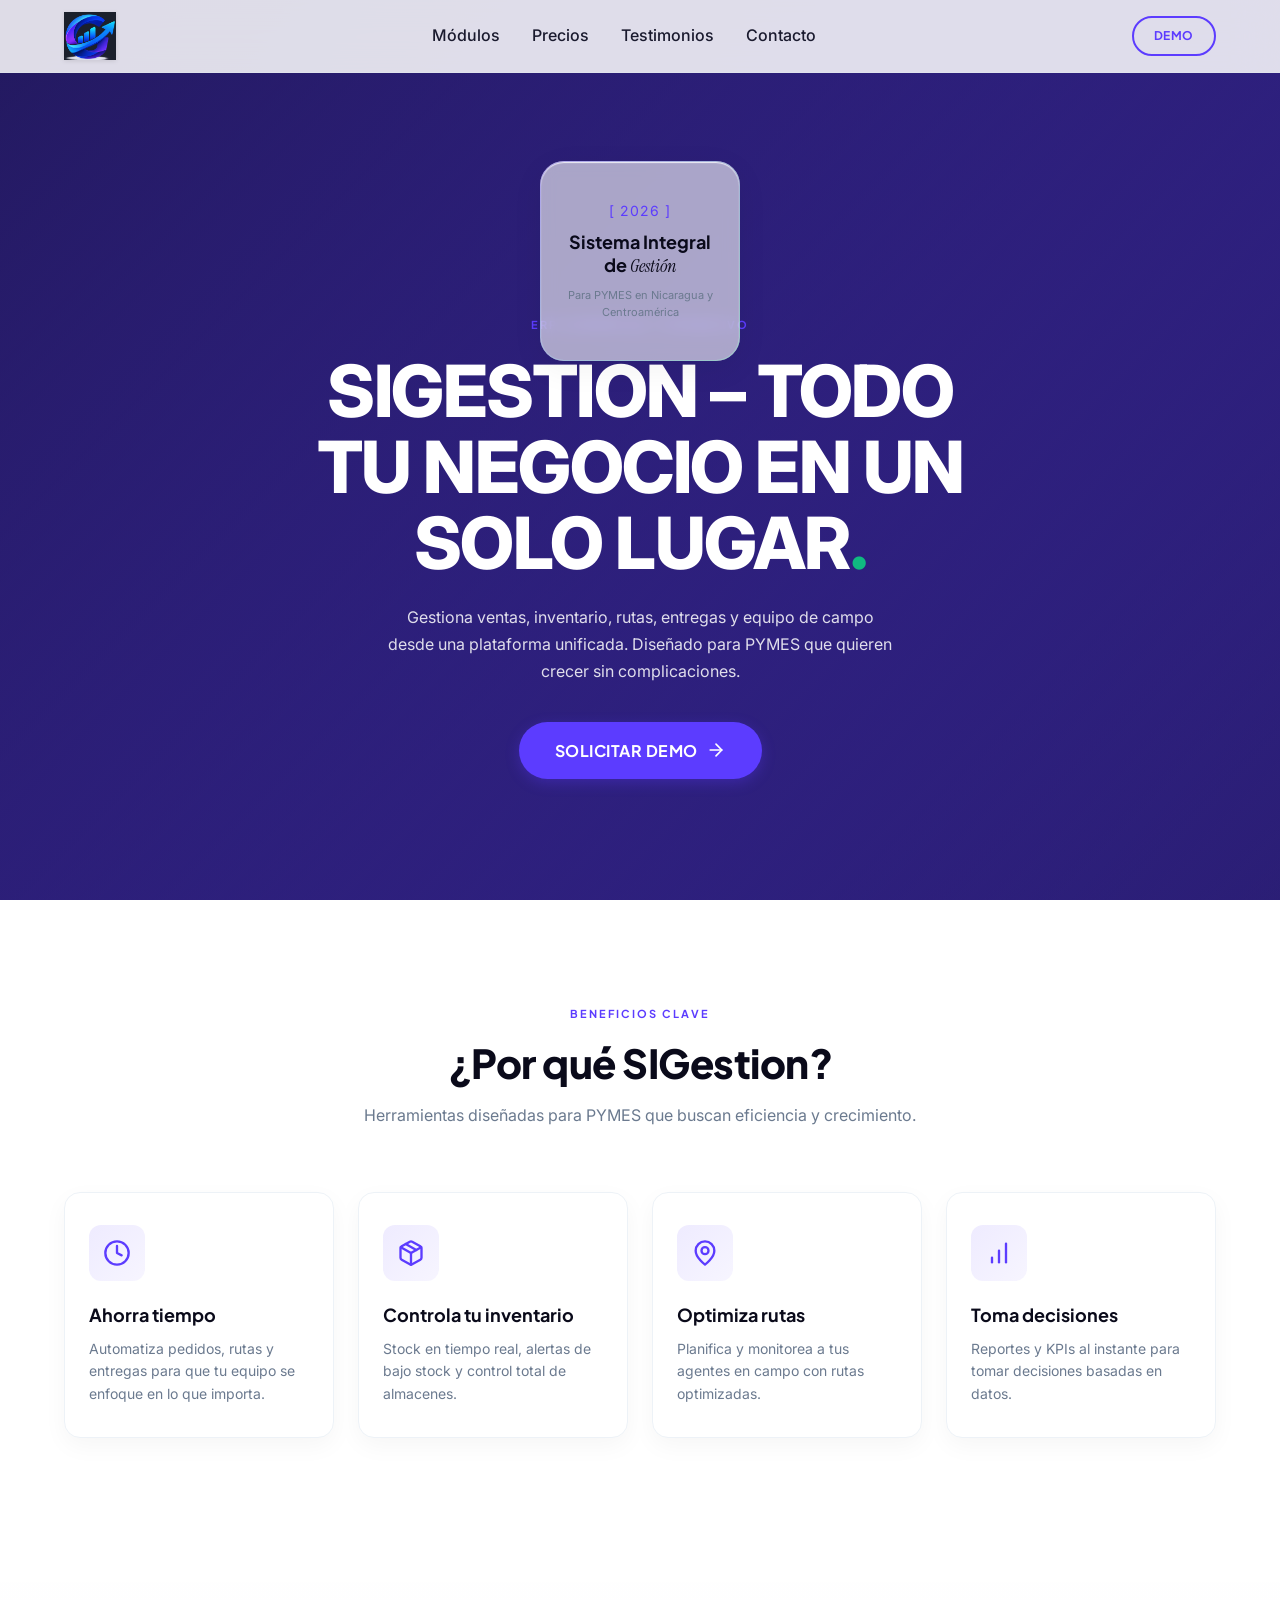
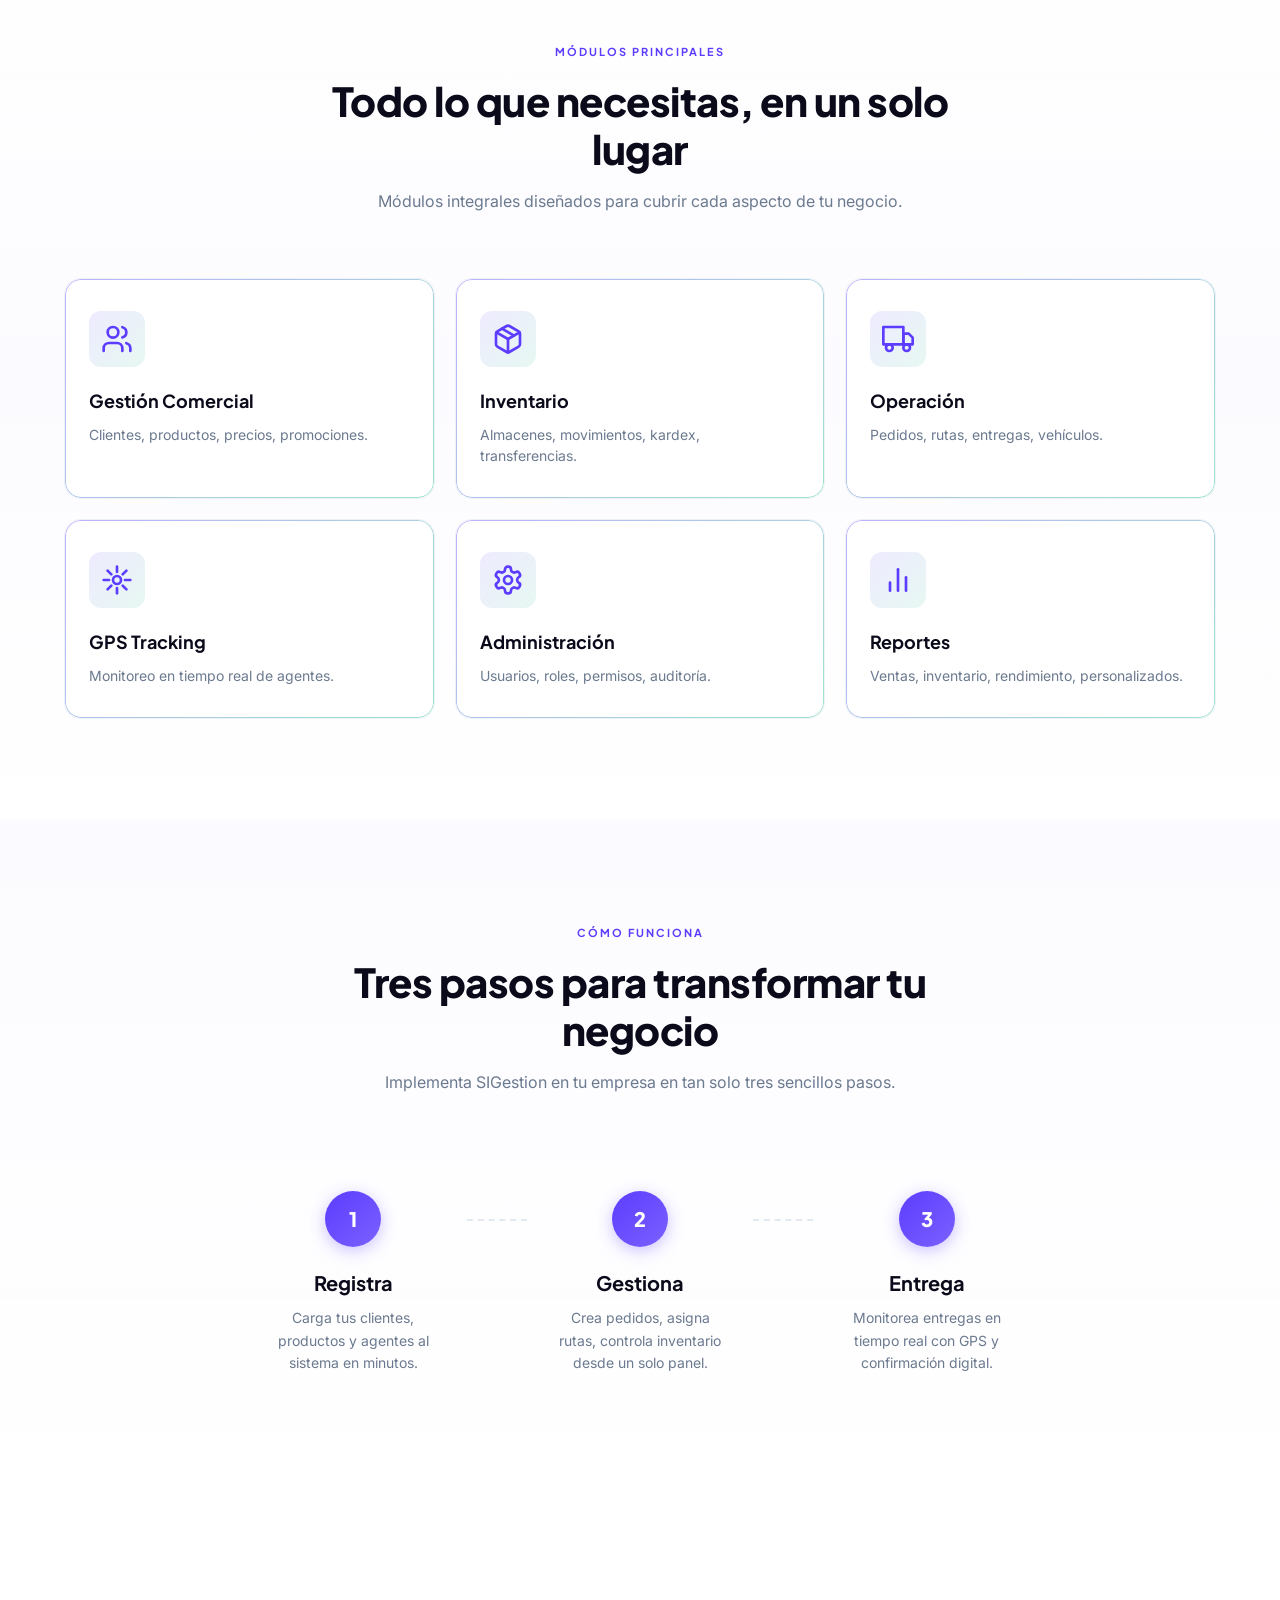
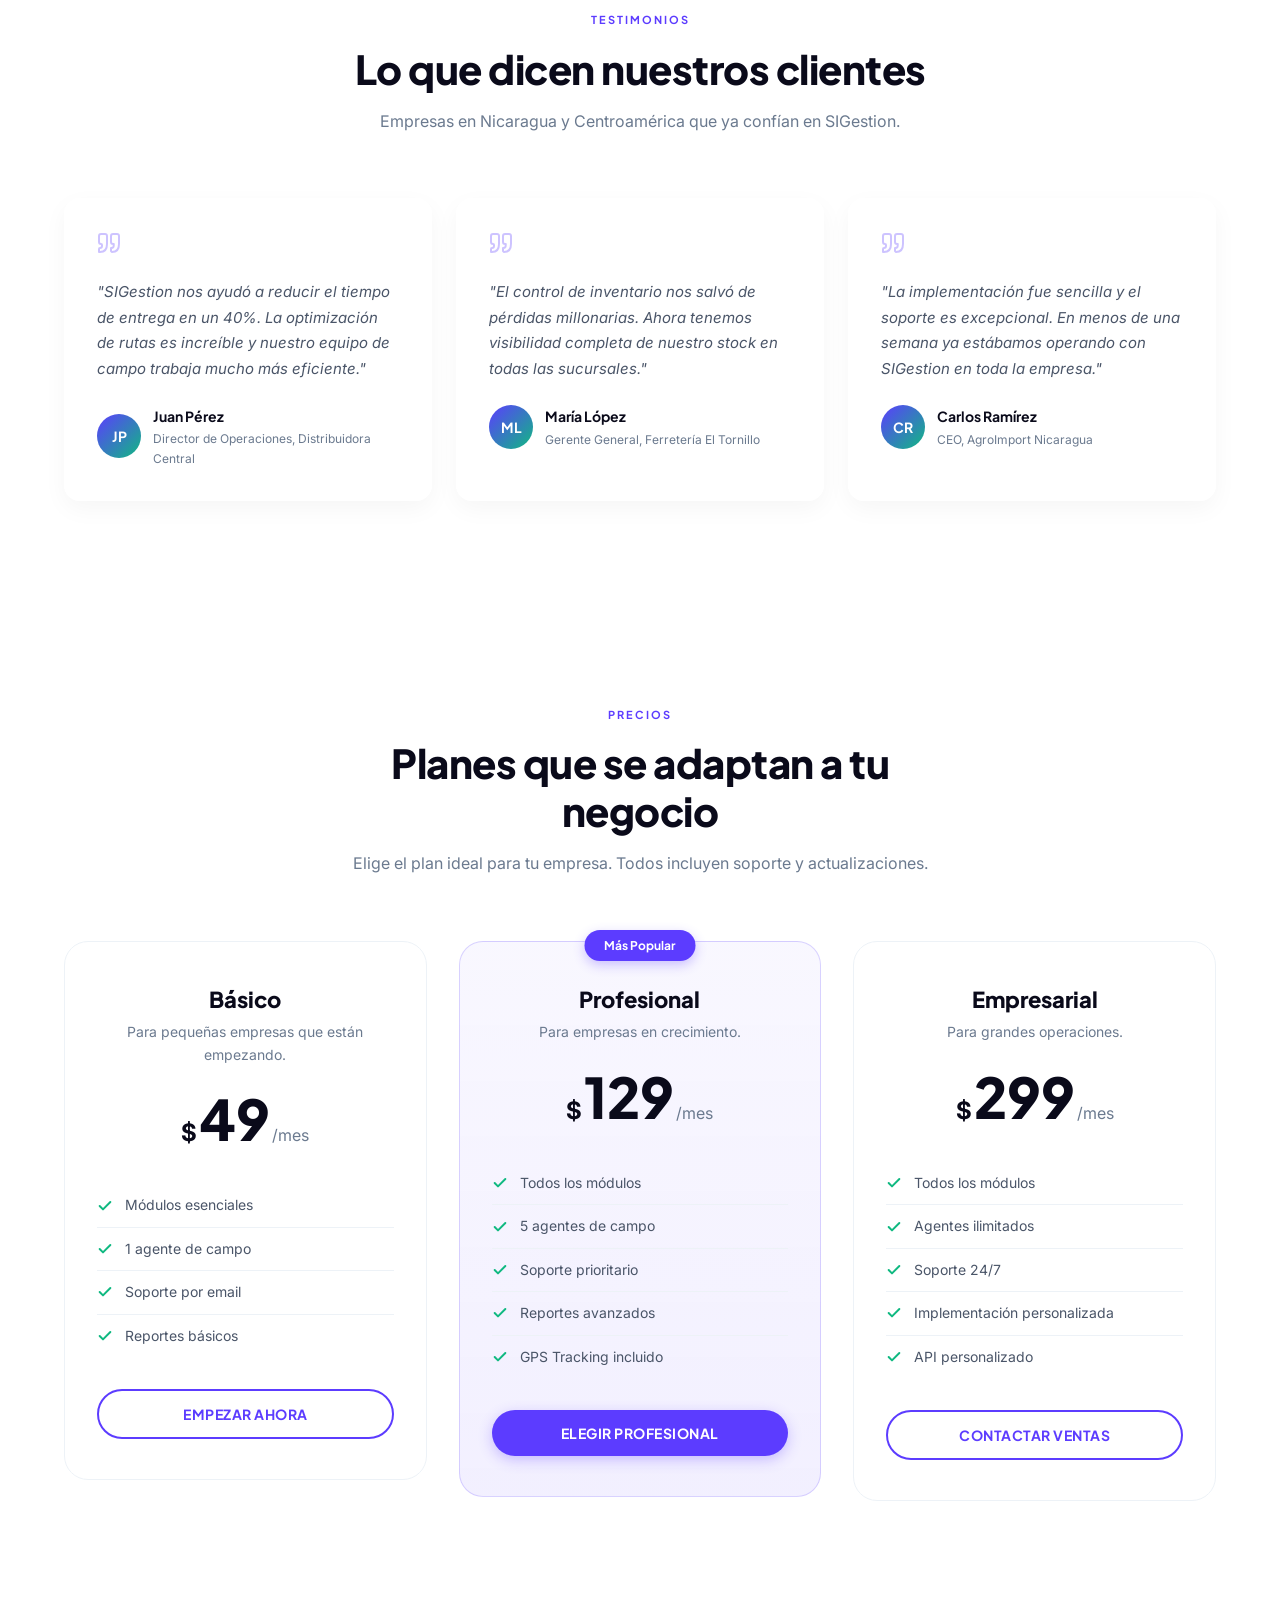
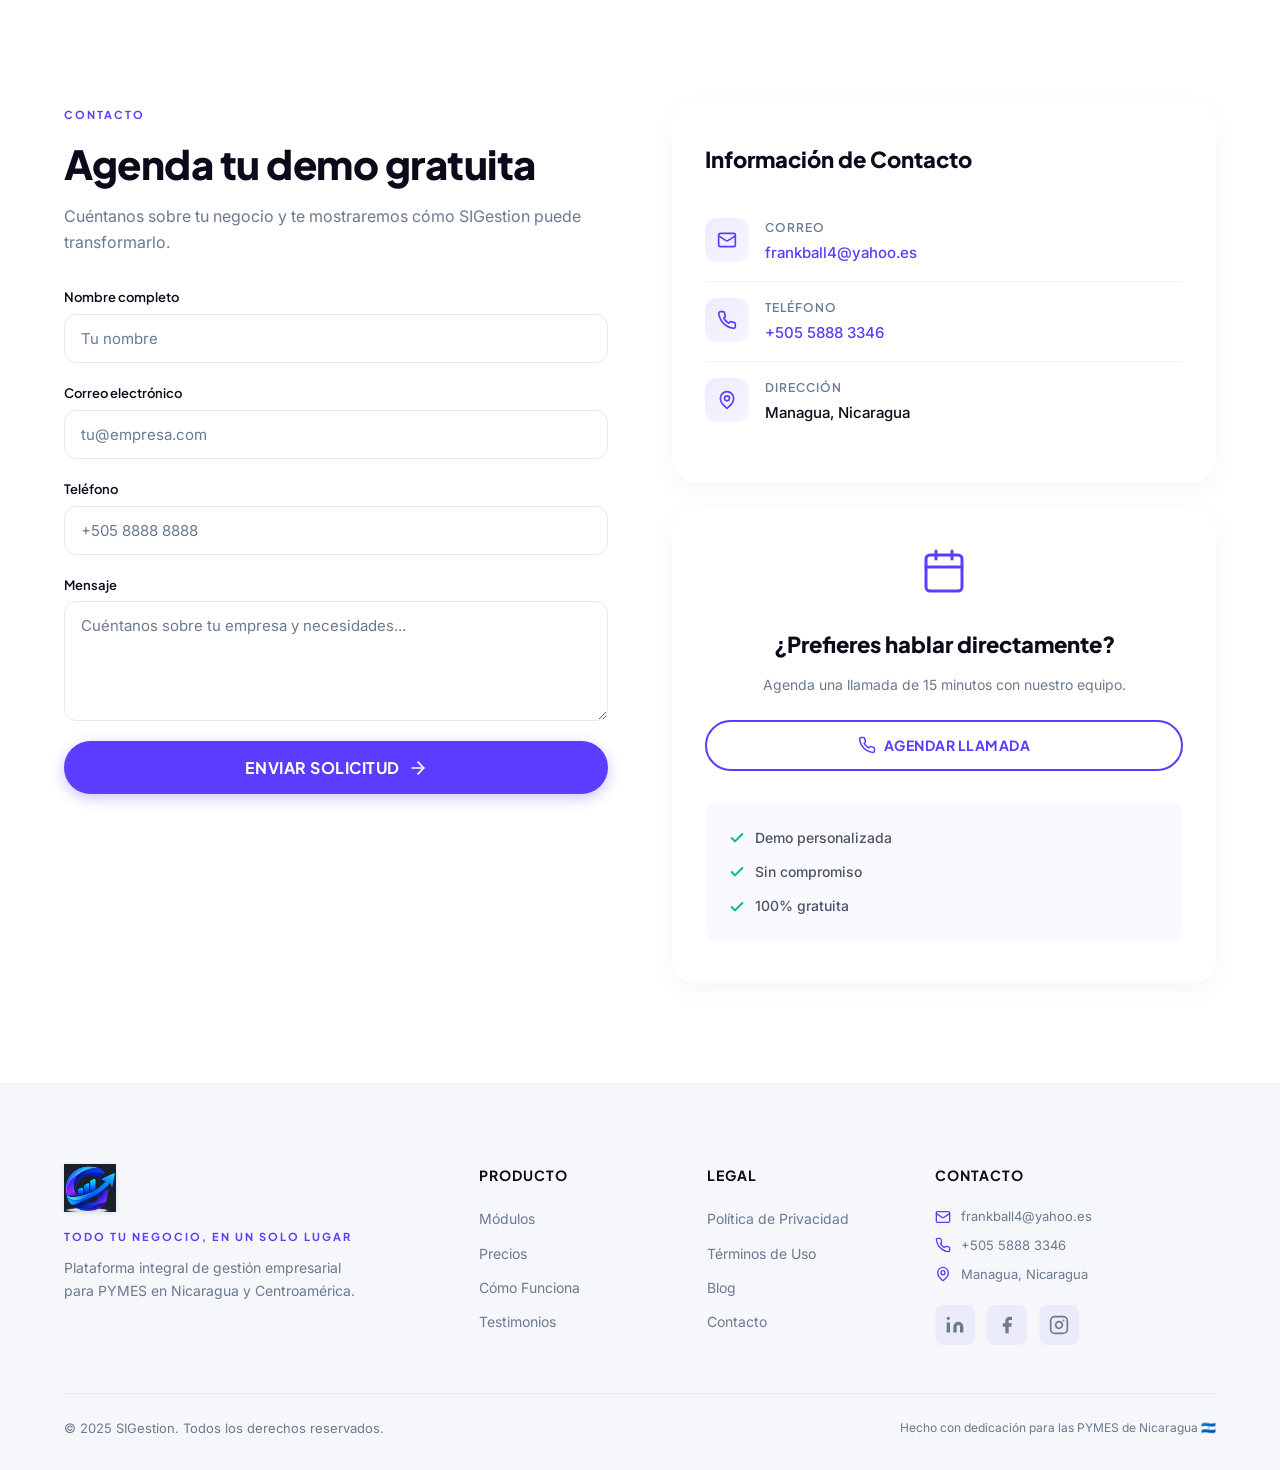
==== index.html @ 2addd84c "v2 v2" ====
<!DOCTYPE html>
<html lang="es">
<head>
    <meta charset="UTF-8">
    <meta name="viewport" content="width=device-width, initial-scale=1.0">
    <link rel="icon" type="image/png" href="[data-uri]">
    <title>SIGestion – ERP Comercial y Operativo para PYMES en Nicaragua</title>
    <meta name="description" content="SIGestion es la plataforma integral de gestión empresarial para PYMES en Nicaragua y Centroamérica. Gestiona ventas, inventario, rutas, entregas y equipo de campo desde un solo lugar.">
    <meta name="keywords" content="ERP, gestión empresarial, PYMES, Nicaragua, inventario, ventas, rutas, entregas, GPS tracking">
    <meta name="author" content="SIGestion">
    <meta name="robots" content="index, follow">
    <meta property="og:title" content="SIGestion – Todo tu negocio en un solo lugar">
    <meta property="og:description" content="Plataforma integral de gestión para PYMES en Nicaragua. Ventas, inventario, rutas, entregas y más.">
    <meta property="og:type" content="website">
    <meta property="og:url" content="https://sigestion.com">
    <meta property="og:locale" content="es_NI">
    <meta name="twitter:card" content="summary_large_image">
    <meta name="twitter:title" content="SIGestion – Todo tu negocio en un solo lugar">
    <meta name="twitter:description" content="Plataforma integral de gestión para PYMES en Nicaragua.">
    <script type="application/ld+json">
    {
        "@context": "https://schema.org",
        "@type": "SoftwareApplication",
        "name": "SIGestion",
        "applicationCategory": "BusinessApplication",
        "description": "Sistema integral de gestión empresarial para PYMES en Nicaragua y Centroamérica.",
        "operatingSystem": "Web",
        "offers": { "@type": "Offer", "price": "0", "priceCurrency": "USD" },
        "author": { "@type": "Organization", "name": "SIGestion" }
    }
    </script>
    <link rel="preconnect" href="https://fonts.googleapis.com">
    <link rel="preconnect" href="https://fonts.gstatic.com" crossorigin>
    <link href="https://fonts.googleapis.com/css2?family=Instrument+Serif:ital@1&family=Inter:wght@400;500;600;700;800;900&family=Plus+Jakarta+Sans:wght@500;600;700;800&display=swap" rel="stylesheet">
<style>
/* ============ RESET & VARIABLES ============ */
:root{--primary:#5C3CFF;--primary-dark:#4A2FE0;--primary-light:#7B61FF;--secondary:#0A0A1A;--accent:#10B981;--bg:#FFFFFF;--bg-light:#F0F2F5;--bg-card:#FFFFFF;--text-dark:#0A0A1A;--text-body:#4A5568;--text-muted:#6B7A8F;--border:#E2E8F0;--border-light:#EDF2F7;--shadow-sm:0 2px 8px rgba(0,0,0,0.04);--shadow-md:0 8px 24px rgba(0,0,0,0.04);--shadow-lg:0 12px 40px rgba(0,0,0,0.08);--radius-sm:8px;--radius-md:12px;--radius-lg:16px;--radius-xl:24px;--radius-full:9999px;--font-sans:'Inter',-apple-system,BlinkMacSystemFont,'Segoe UI',sans-serif;--font-jakarta:'Plus Jakarta Sans',sans-serif;--font-serif:'Instrument Serif',serif;--transition:0.3s cubic-bezier(0.4,0,0.2,1);--max-width:1200px}
*,*::before,*::after{margin:0;padding:0;box-sizing:border-box}
html{scroll-behavior:smooth;-webkit-text-size-adjust:100%}
body{font-family:var(--font-sans);color:var(--text-body);background:linear-gradient(180deg,#FFFFFF 0%,#F0F2F5 100%);background-attachment:fixed;line-height:1.6;overflow-x:hidden;-webkit-font-smoothing:antialiased;-moz-osx-font-smoothing:grayscale}
img{max-width:100%;height:auto;display:block}
a{text-decoration:none;color:inherit}
button{border:none;background:none;cursor:pointer;font-family:inherit}
ul,ol{list-style:none}
.container{max-width:var(--max-width);margin:0 auto;padding:0 24px}

/* Grid Lines */
.grid-lines{position:fixed;top:0;left:0;width:100%;height:100%;pointer-events:none;z-index:0;display:none}
@media(min-width:1024px){.grid-lines{display:block}}
.grid-line{position:absolute;top:0;bottom:0;width:1px;background:rgba(0,0,0,0.05)}
.grid-line:nth-child(1){left:25%}.grid-line:nth-child(2){left:50%}.grid-line:nth-child(3){left:75%}

/* Central Glow */
.central-glow{position:fixed;top:-80px;left:50%;transform:translateX(-50%);pointer-events:none;z-index:0;opacity:0.5}

/* ============ BUTTONS ============ */
.btn{display:inline-flex;align-items:center;justify-content:center;gap:8px;font-family:var(--font-jakarta);font-weight:700;font-size:14px;padding:12px 28px;border-radius:var(--radius-full);transition:all var(--transition);white-space:nowrap;cursor:pointer;text-transform:uppercase;letter-spacing:0.5px}
.btn-sm{padding:8px 20px;font-size:12px}.btn-lg{padding:16px 36px;font-size:16px}.btn-full{width:100%}
.btn-primary{background:var(--primary);color:#fff;box-shadow:0 4px 14px rgba(92,60,255,0.3)}
.btn-primary:hover{background:var(--accent);box-shadow:0 4px 20px rgba(16,185,129,0.4);transform:translateY(-2px)}
.btn-primary:focus-visible{outline:3px solid var(--primary-light);outline-offset:2px}
.btn-outline-purple{border:2px solid var(--primary);color:var(--primary);background:transparent}
.btn-outline-purple:hover{background:var(--primary);color:#fff;transform:translateY(-2px)}
.btn-outline-purple:focus-visible{outline:3px solid var(--primary-light);outline-offset:2px}
.btn-icon{flex-shrink:0}

/* ============ HEADER ============ */
.header{position:fixed;top:0;left:0;right:0;z-index:998;background:rgba(255,255,255,0.85);backdrop-filter:blur(20px);-webkit-backdrop-filter:blur(20px);border-bottom:1px solid rgba(226,232,240,0.5);transition:all var(--transition)}
.header.scrolled{background:rgba(255,255,255,0.95);box-shadow:0 2px 20px rgba(0,0,0,0.06)}
.header-inner{display:flex;align-items:center;justify-content:space-between;height:72px}
.logo{display:flex;align-items:center;gap:10px;z-index:999;text-decoration:none}.logo img{height:48px;width:auto;max-width:180px;object-fit:contain;filter:drop-shadow(0 1px 2px rgba(0,0,0,0.1))}
.logo-icon{width:36px;height:36px;background:var(--primary);color:#fff;border-radius:var(--radius-sm);display:flex;align-items:center;justify-content:center;font-family:var(--font-jakarta);font-weight:800;font-size:18px}
.logo-text{font-family:var(--font-jakarta);font-weight:800;font-size:22px;color:var(--secondary);letter-spacing:-0.5px}
.logo-highlight{color:var(--primary)}
.desktop-nav{display:none;align-items:center;gap:32px}
@media(min-width:768px){.desktop-nav{display:flex}}
.nav-link{font-family:var(--font-sans);font-size:16px;font-weight:500;color:#1A1A2E;transition:color var(--transition);position:relative}
.nav-link::after{content:'';position:absolute;bottom:-4px;left:0;width:0;height:2px;background:var(--primary);transition:width var(--transition);border-radius:1px}
.nav-link:hover{color:var(--primary)}.nav-link:hover::after{width:100%}
.nav-link:focus-visible{outline:2px solid var(--primary);outline-offset:4px;border-radius:4px}
.header-actions{display:flex;align-items:center;gap:12px}
.header-actions .btn{display:none}
@media(min-width:768px){.header-actions .btn{display:inline-flex}}
.hamburger{display:flex;flex-direction:column;gap:5px;padding:8px;z-index:999}
@media(min-width:768px){.hamburger{display:none}}
.hamburger-line{width:24px;height:2px;background:var(--secondary);border-radius:2px;transition:all var(--transition)}
.hamburger.active .hamburger-line:nth-child(1){transform:translateY(7px) rotate(45deg)}
.hamburger.active .hamburger-line:nth-child(2){opacity:0}
.hamburger.active .hamburger-line:nth-child(3){transform:translateY(-7px) rotate(-45deg)}

/* Mobile Menu - SOLID BACKGROUND */
.mobile-menu{position:fixed;top:0;left:0;right:0;bottom:0;z-index:9999;display:flex;flex-direction:column;background:#FFFFFF;background-color:#FFFFFF;opacity:0;visibility:hidden;transition:all 0.4s cubic-bezier(0.4,0,0.2,1);overflow-y:auto;-webkit-backdrop-filter:none;backdrop-filter:none}
.mobile-menu.active{opacity:1;visibility:visible}
.mobile-menu-header{display:flex;align-items:center;justify-content:space-between;height:72px;padding:0 24px;border-bottom:1px solid var(--border-light);position:sticky;top:0;background:#FFFFFF;z-index:2}
.menu-close{width:44px;height:44px;display:flex;align-items:center;justify-content:center;border-radius:var(--radius-md);color:var(--secondary);transition:all var(--transition);background:var(--bg-light)}
.menu-close:hover{color:var(--primary);background:rgba(92,60,255,0.1)}
.mobile-nav{display:flex;flex-direction:column;align-items:center;justify-content:center;flex:1;padding:24px;text-align:center}
.mobile-link{font-family:var(--font-jakarta);font-size:clamp(24px,6vw,32px);font-weight:700;color:#1A1A2E;padding:20px 0;width:100%;border-bottom:1px solid var(--border-light);transition:all var(--transition);transform:translateY(20px);opacity:0;display:block}
.mobile-menu.active .mobile-link{transform:translateY(0);opacity:1;transition:all 0.5s cubic-bezier(0.4,0,0.2,1)}
.mobile-menu.active .mobile-link:nth-child(1){transition-delay:0.1s}
.mobile-menu.active .mobile-link:nth-child(2){transition-delay:0.15s}
.mobile-menu.active .mobile-link:nth-child(3){transition-delay:0.2s}
.mobile-menu.active .mobile-link:nth-child(4){transition-delay:0.25s}
.mobile-link:hover{color:var(--primary);padding-left:8px}
.mobile-link:active{background:rgba(92,60,255,0.05)}
.mobile-nav .btn{margin-top:32px;transform:translateY(20px);opacity:0;min-width:200px}
.mobile-menu.active .btn{transform:translateY(0);opacity:1;transition:all 0.5s cubic-bezier(0.4,0,0.2,1) 0.3s}
.mobile-contact-info{padding:24px;text-align:center;border-top:1px solid var(--border-light);margin-top:auto}
.mobile-contact-item{display:flex;align-items:center;justify-content:center;gap:10px;font-size:14px;color:var(--text-muted);padding:8px 0}
.mobile-contact-item svg{flex-shrink:0;color:var(--primary)}
.mobile-contact-item a{color:var(--text-muted);transition:color var(--transition)}
.mobile-contact-item a:hover{color:var(--primary)}

/* ============ SECTIONS ============ */
.section{padding:100px 0;position:relative;z-index:1}
.section-header{text-align:center;max-width:640px;margin:0 auto 64px}
.section-tag{display:inline-block;font-family:var(--font-jakarta);font-size:11px;font-weight:700;color:var(--primary);text-transform:uppercase;letter-spacing:2px;margin-bottom:16px}
.section-title{font-family:var(--font-jakarta);font-size:clamp(28px,4vw,40px);font-weight:800;color:var(--secondary);line-height:1.2;margin-bottom:16px;letter-spacing:-0.5px}
.section-subtitle{font-size:16px;color:var(--text-muted);line-height:1.6}

/* ============ HERO WITH VIDEO ============ */
.hero{min-height:100vh;display:flex;align-items:center;justify-content:center;padding:120px 0 80px;position:relative;z-index:1;overflow:hidden}
.hero-video-bg{position:absolute;top:0;left:0;width:100%;height:100%;z-index:-1}
.hero-video-bg video{width:100%;height:100%;object-fit:cover}
.hero-video-overlay{position:absolute;top:0;left:0;width:100%;height:100%;background:linear-gradient(135deg,rgba(10,10,26,0.7) 0%,rgba(92,60,255,0.4) 100%);z-index:0}
.hero-video-fallback{position:absolute;top:0;left:0;width:100%;height:100%;background:linear-gradient(135deg,#5C3CFF 0%,#0A0A1A 100%);z-index:-2}
.hero-content{display:flex;flex-direction:column;align-items:center;text-align:center;position:relative;z-index:2}

/* Glass Card */
.glass-card{width:200px;height:200px;background:rgba(255,255,255,0.6);backdrop-filter:blur(8px);-webkit-backdrop-filter:blur(8px);box-shadow:0 8px 32px rgba(0,0,0,0.06),inset 0 1px 1px rgba(255,255,255,0.8);border:1px solid rgba(255,255,255,0.5);border-radius:var(--radius-xl);display:flex;flex-direction:column;align-items:center;justify-content:center;padding:24px;margin-bottom:-50px;transform:translateY(-50px);position:relative;z-index:2}
.glass-card::before{content:'';position:absolute;inset:-1px;border-radius:var(--radius-xl);background:linear-gradient(135deg,rgba(92,60,255,0.3),rgba(16,185,129,0.3));z-index:-1;mask:linear-gradient(#fff 0 0) content-box,linear-gradient(#fff 0 0);-webkit-mask:linear-gradient(#fff 0 0) content-box,linear-gradient(#fff 0 0);mask-composite:exclude;-webkit-mask-composite:xor;padding:1px}
.glass-tag{font-family:var(--font-sans);font-size:14px;color:var(--primary);margin-bottom:8px;letter-spacing:1px}
.glass-headline{font-family:var(--font-jakarta);font-size:18px;font-weight:700;color:var(--secondary);text-align:center;line-height:1.3}
.glass-headline em{font-family:var(--font-serif);font-style:italic;font-weight:400}
.glass-desc{font-size:11px;color:var(--text-muted);margin-top:8px;text-align:center}

/* Hero Text */
.hero-text{max-width:720px}
.hero-eyebrow{display:inline-block;font-family:var(--font-jakarta);font-size:11px;font-weight:700;color:var(--primary);text-transform:uppercase;letter-spacing:2px;margin-bottom:20px}
.hero-title{font-family:var(--font-sans);font-size:clamp(36px,6vw,72px);font-weight:800;color:#fff;line-height:1.05;text-transform:uppercase;letter-spacing:-1.5px;margin-bottom:24px}
.text-green{color:var(--accent)}
.hero-description{font-size:clamp(14px,2vw,16px);color:rgba(255,255,255,0.85);max-width:512px;margin:0 auto 36px;line-height:1.7}
.hero-cta{display:flex;justify-content:center}

/* ============ FEATURES ============ */
.features-grid{display:grid;grid-template-columns:1fr;gap:24px}
@media(min-width:640px){.features-grid{grid-template-columns:repeat(2,1fr)}}
@media(min-width:1024px){.features-grid{grid-template-columns:repeat(4,1fr)}}
.feature-card{background:var(--bg-card);border:1px solid var(--border-light);border-radius:var(--radius-lg);padding:32px 24px;box-shadow:var(--shadow-md);transition:all var(--transition)}
.feature-card:hover{transform:translateY(-6px);box-shadow:0 16px 48px rgba(0,0,0,0.08)}
.feature-icon{width:56px;height:56px;background:linear-gradient(135deg,rgba(92,60,255,0.1),rgba(92,60,255,0.05));border-radius:var(--radius-md);display:flex;align-items:center;justify-content:center;margin-bottom:20px;color:var(--primary)}
.feature-title{font-family:var(--font-jakarta);font-size:18px;font-weight:700;color:var(--secondary);margin-bottom:8px}
.feature-desc{font-size:14px;color:var(--text-muted);line-height:1.6}

/* ============ MODULES ============ */
.modules{background:linear-gradient(180deg,transparent 0%,rgba(92,60,255,0.02) 50%,transparent 100%)}
.modules-grid{display:grid;grid-template-columns:1fr;gap:20px}
@media(min-width:640px){.modules-grid{grid-template-columns:repeat(2,1fr)}}
@media(min-width:1024px){.modules-grid{grid-template-columns:repeat(3,1fr)}}
.module-card{background:var(--bg-card);border-radius:var(--radius-lg);padding:32px 24px;position:relative;cursor:pointer;transition:all var(--transition);overflow:hidden;border:1px solid var(--border-light)}
.module-card::before{content:'';position:absolute;inset:0;border-radius:var(--radius-lg);padding:1px;background:linear-gradient(135deg,var(--primary),var(--accent));-webkit-mask:linear-gradient(#fff 0 0) content-box,linear-gradient(#fff 0 0);mask:linear-gradient(#fff 0 0) content-box,linear-gradient(#fff 0 0);-webkit-mask-composite:xor;mask-composite:exclude;opacity:0.4;transition:opacity var(--transition);pointer-events:none}
.module-card:hover::before,.module-card:focus-visible::before{opacity:1}
.module-card:hover,.module-card:focus-visible{transform:scale(1.02);box-shadow:0 12px 40px rgba(92,60,255,0.1)}
.module-icon{width:56px;height:56px;background:linear-gradient(135deg,rgba(92,60,255,0.1),rgba(16,185,129,0.1));border-radius:var(--radius-md);display:flex;align-items:center;justify-content:center;margin-bottom:20px;color:var(--primary)}
.module-title{font-family:var(--font-jakarta);font-size:18px;font-weight:700;color:var(--secondary);margin-bottom:8px}
.module-desc{font-size:14px;color:var(--text-muted);line-height:1.5}
.module-details{max-height:0;overflow:hidden;transition:max-height 0.4s cubic-bezier(0.4,0,0.2,1),opacity 0.3s ease;opacity:0}
.module-card.expanded .module-details{max-height:200px;opacity:1;margin-top:16px;padding-top:16px;border-top:1px solid var(--border-light)}
.module-details p{font-size:13px;color:var(--text-body);line-height:1.6}

/* ============ HOW IT WORKS ============ */
.how-it-works{background:linear-gradient(180deg,rgba(92,60,255,0.02) 0%,transparent 100%)}
.steps-container{display:flex;flex-direction:column;align-items:center;gap:0;max-width:800px;margin:0 auto}
@media(min-width:768px){.steps-container{flex-direction:row;justify-content:center;gap:0}}
.step{display:flex;flex-direction:column;align-items:center;text-align:center;padding:32px 24px;flex:1;max-width:280px}
.step-number{width:56px;height:56px;background:linear-gradient(135deg,var(--primary),var(--primary-light));color:#fff;border-radius:50%;display:flex;align-items:center;justify-content:center;font-family:var(--font-jakarta);font-weight:800;font-size:20px;margin-bottom:20px;box-shadow:0 4px 16px rgba(92,60,255,0.3)}
.step-title{font-family:var(--font-jakarta);font-size:20px;font-weight:700;color:var(--secondary);margin-bottom:8px}
.step-desc{font-size:14px;color:var(--text-muted);line-height:1.6}
.step-connector{width:2px;height:40px;border-left:2px dashed var(--border);margin:0 auto}
@media(min-width:768px){.step-connector{width:60px;height:2px;border-left:none;border-top:2px dashed var(--border);margin:0;flex-shrink:0;align-self:flex-start;margin-top:60px}}

/* ============ TESTIMONIALS ============ */
.testimonials-grid{display:grid;grid-template-columns:1fr;gap:24px}
@media(min-width:768px){.testimonials-grid{grid-template-columns:repeat(2,1fr)}}
@media(min-width:1024px){.testimonials-grid{grid-template-columns:repeat(3,1fr)}}
.testimonial-card{background:rgba(255,255,255,0.7);backdrop-filter:blur(12px);-webkit-backdrop-filter:blur(12px);border:1px solid rgba(255,255,255,0.8);border-radius:var(--radius-lg);padding:32px;box-shadow:var(--shadow-md);transition:all var(--transition)}
.testimonial-card:hover{transform:translateY(-4px);box-shadow:var(--shadow-lg)}
.testimonial-quote{margin-bottom:16px}
.testimonial-text{font-size:15px;color:var(--text-body);line-height:1.7;margin-bottom:24px;font-style:italic}
.testimonial-author{display:flex;align-items:center;gap:12px}
.testimonial-avatar{width:44px;height:44px;background:linear-gradient(135deg,var(--primary),var(--accent));color:#fff;border-radius:50%;display:flex;align-items:center;justify-content:center;font-family:var(--font-jakarta);font-weight:700;font-size:14px;flex-shrink:0}
.testimonial-name{display:block;font-family:var(--font-jakarta);font-weight:700;font-size:14px;color:var(--secondary)}
.testimonial-role{display:block;font-size:12px;color:var(--text-muted);margin-top:2px}

/* ============ PRICING ============ */
.pricing-grid{display:grid;grid-template-columns:1fr;gap:24px;align-items:start}
@media(min-width:768px){.pricing-grid{grid-template-columns:repeat(3,1fr);gap:32px}}
.pricing-card{background:var(--bg-card);border:1px solid var(--border-light);border-radius:var(--radius-xl);padding:40px 32px;text-align:center;transition:all var(--transition);position:relative}
.pricing-card:hover{transform:translateY(-4px);box-shadow:var(--shadow-lg)}
.pricing-card-featured{background:linear-gradient(180deg,rgba(92,60,255,0.04) 0%,rgba(92,60,255,0.08) 100%);border-color:rgba(92,60,255,0.2);transform:scale(1.05)}
.pricing-card-featured:hover{transform:scale(1.05) translateY(-4px)}
.pricing-badge{position:absolute;top:-12px;left:50%;transform:translateX(-50%);background:var(--primary);color:#fff;font-family:var(--font-jakarta);font-size:12px;font-weight:700;padding:6px 20px;border-radius:var(--radius-full);white-space:nowrap;box-shadow:0 4px 12px rgba(92,60,255,0.3)}
.pricing-header{margin-bottom:24px}
.pricing-name{font-family:var(--font-jakarta);font-size:22px;font-weight:800;color:var(--secondary);margin-bottom:4px}
.pricing-desc{font-size:14px;color:var(--text-muted)}
.pricing-price{display:flex;align-items:baseline;justify-content:center;gap:2px;margin-bottom:32px}
.pricing-currency{font-size:24px;font-weight:700;color:var(--secondary)}
.pricing-amount{font-family:var(--font-jakarta);font-size:56px;font-weight:800;color:var(--secondary);line-height:1}
.pricing-period{font-size:16px;color:var(--text-muted)}
.pricing-features{text-align:left;margin-bottom:32px}
.pricing-feature{display:flex;align-items:center;gap:12px;padding:10px 0;font-size:14px;color:var(--text-body);border-bottom:1px solid var(--border-light)}
.pricing-feature:last-child{border-bottom:none}
.pricing-feature svg{flex-shrink:0}

/* ============ CONTACT ============ */
.contact-grid{display:grid;grid-template-columns:1fr;gap:48px;align-items:start}
@media(min-width:768px){.contact-grid{grid-template-columns:1fr 1fr;gap:64px}}
.contact-form-wrapper .section-header{text-align:left;margin-bottom:32px}
.contact-form{display:flex;flex-direction:column;gap:20px}
.form-group{display:flex;flex-direction:column;gap:6px}
.form-label{font-family:var(--font-jakarta);font-size:13px;font-weight:600;color:var(--secondary)}
.form-input{font-family:var(--font-sans);font-size:15px;padding:14px 16px;border:1px solid var(--border);border-radius:var(--radius-md);background:rgba(255,255,255,0.8);backdrop-filter:blur(8px);-webkit-backdrop-filter:blur(8px);color:var(--secondary);transition:all var(--transition);outline:none}
.form-input::placeholder{color:var(--text-muted)}
.form-input:focus{border-color:var(--primary);box-shadow:0 0 0 3px rgba(92,60,255,0.1)}
.form-textarea{resize:vertical;min-height:120px}
.form-input:invalid:not(:placeholder-shown){border-color:#EF4444}

/* Contact Info Card */
.contact-info-card{background:rgba(255,255,255,0.7);backdrop-filter:blur(12px);-webkit-backdrop-filter:blur(12px);border:1px solid rgba(255,255,255,0.8);border-radius:var(--radius-xl);padding:40px 32px;box-shadow:var(--shadow-md)}
.contact-info-title{font-family:var(--font-jakarta);font-size:22px;font-weight:800;color:var(--secondary);margin-bottom:24px}
.contact-info-item{display:flex;align-items:flex-start;gap:16px;padding:16px 0;border-bottom:1px solid var(--border-light)}
.contact-info-item:last-child{border-bottom:none}
.contact-info-icon{width:44px;height:44px;background:linear-gradient(135deg,rgba(92,60,255,0.1),rgba(92,60,255,0.05));border-radius:var(--radius-md);display:flex;align-items:center;justify-content:center;color:var(--primary);flex-shrink:0}
.contact-info-label{font-family:var(--font-jakarta);font-size:12px;font-weight:600;color:var(--text-muted);text-transform:uppercase;letter-spacing:1px;margin-bottom:4px}
.contact-info-value{font-size:15px;color:var(--secondary);font-weight:500}
.contact-info-value a{color:var(--primary);transition:color var(--transition)}
.contact-info-value a:hover{color:var(--accent)}
.schedule-card{background:rgba(255,255,255,0.7);backdrop-filter:blur(12px);-webkit-backdrop-filter:blur(12px);border:1px solid rgba(255,255,255,0.8);border-radius:var(--radius-xl);padding:40px 32px;box-shadow:var(--shadow-md);text-align:center;margin-top:24px}
.schedule-icon{margin-bottom:24px}
.schedule-title{font-family:var(--font-jakarta);font-size:22px;font-weight:800;color:var(--secondary);margin-bottom:12px}
.schedule-desc{font-size:14px;color:var(--text-muted);line-height:1.6;margin-bottom:24px}
.schedule-btn{margin-bottom:32px}
.schedule-features{display:flex;flex-direction:column;gap:12px;align-items:flex-start;padding:24px;background:rgba(92,60,255,0.03);border-radius:var(--radius-md)}
.schedule-feature{display:flex;align-items:center;gap:10px;font-size:14px;color:var(--text-body);font-weight:500}

/* ============ FOOTER ============ */
.footer{background:#F5F7FA;padding:80px 0 32px;border-top:1px solid var(--border-light);position:relative;z-index:1}
.footer-grid{display:grid;grid-template-columns:1fr;gap:40px;margin-bottom:48px}
@media(min-width:640px){.footer-grid{grid-template-columns:repeat(2,1fr)}}
@media(min-width:1024px){.footer-grid{grid-template-columns:2fr 1fr 1fr 1.5fr}}
.footer-brand .logo{margin-bottom:16px}
.footer-tagline{font-family:var(--font-jakarta);font-size:11px;font-weight:700;color:var(--primary);text-transform:uppercase;letter-spacing:2px;margin-bottom:12px}
.footer-desc{font-size:14px;color:var(--text-muted);line-height:1.6;max-width:300px}
.footer-heading{font-family:var(--font-jakarta);font-size:14px;font-weight:700;color:var(--secondary);text-transform:uppercase;letter-spacing:1px;margin-bottom:16px}
.footer-link{display:block;font-size:14px;color:var(--text-muted);padding:6px 0;transition:color var(--transition)}
.footer-link:hover{color:var(--primary)}
.footer-social{display:flex;gap:12px}
.social-link{width:40px;height:40px;display:flex;align-items:center;justify-content:center;border-radius:var(--radius-sm);background:rgba(92,60,255,0.06);color:var(--text-muted);transition:all var(--transition)}
.social-link:hover{background:var(--primary);color:#fff;transform:translateY(-2px)}
.footer-bottom{border-top:1px solid var(--border);padding-top:24px;display:flex;flex-direction:column;gap:8px;align-items:center;text-align:center;font-size:13px;color:var(--text-muted)}
@media(min-width:768px){.footer-bottom{flex-direction:row;justify-content:space-between}}
.footer-made{font-size:12px}

/* Footer Contact Info */
.footer-contact-item{display:flex;align-items:center;gap:10px;font-size:13px;color:var(--text-muted);padding:4px 0}
.footer-contact-item svg{flex-shrink:0;color:var(--primary)}
.footer-contact-item a{color:var(--text-muted);transition:color var(--transition)}
.footer-contact-item a:hover{color:var(--primary)}

/* ============ WHATSAPP BUTTON ============ */


/* ============ ANIMATIONS ============ */
.animate-on-scroll{opacity:0;transform:translateY(30px);transition:opacity 0.6s cubic-bezier(0.4,0,0.2,1),transform 0.6s cubic-bezier(0.4,0,0.2,1)}
.animate-on-scroll.visible{opacity:1;transform:translateY(0)}
.features-grid .animate-on-scroll:nth-child(1){transition-delay:0s}
.features-grid .animate-on-scroll:nth-child(2){transition-delay:0.1s}
.features-grid .animate-on-scroll:nth-child(3){transition-delay:0.2s}
.features-grid .animate-on-scroll:nth-child(4){transition-delay:0.3s}
.modules-grid .animate-on-scroll:nth-child(1){transition-delay:0s}
.modules-grid .animate-on-scroll:nth-child(2){transition-delay:0.08s}
.modules-grid .animate-on-scroll:nth-child(3){transition-delay:0.16s}
.modules-grid .animate-on-scroll:nth-child(4){transition-delay:0.24s}
.modules-grid .animate-on-scroll:nth-child(5){transition-delay:0.32s}
.modules-grid .animate-on-scroll:nth-child(6){transition-delay:0.4s}
.pricing-grid .animate-on-scroll:nth-child(1){transition-delay:0s}
.pricing-grid .animate-on-scroll:nth-child(2){transition-delay:0.1s}
.pricing-grid .animate-on-scroll:nth-child(3){transition-delay:0.2s}
.testimonials-grid .animate-on-scroll:nth-child(1){transition-delay:0s}
.testimonials-grid .animate-on-scroll:nth-child(2){transition-delay:0.1s}
.testimonials-grid .animate-on-scroll:nth-child(3){transition-delay:0.2s}
@keyframes shake{0%,100%{transform:translateX(0)}10%,30%,50%,70%,90%{transform:translateX(-4px)}20%,40%,60%,80%{transform:translateX(4px)}}
@media(prefers-reduced-motion:reduce){*,*::before,*::after{animation-duration:0.01ms !important;animation-iteration-count:1 !important;transition-duration:0.01ms !important}.animate-on-scroll{opacity:1;transform:none}}
:focus-visible{outline:2px solid var(--primary);outline-offset:2px}
::selection{background:rgba(92,60,255,0.15);color:var(--secondary)}
::-webkit-scrollbar{width:8px}::-webkit-scrollbar-track{background:var(--bg-light)}::-webkit-scrollbar-thumb{background:var(--border);border-radius:4px}::-webkit-scrollbar-thumb:hover{background:var(--text-muted)}
</style>
</head>
<body>

<!-- Grid Lines -->
<div class="grid-lines" aria-hidden="true">
    <div class="grid-line"></div>
    <div class="grid-line"></div>
    <div class="grid-line"></div>
</div>

<!-- SVG Glow -->
<div class="central-glow" aria-hidden="true">
    <svg width="800" height="300" viewBox="0 0 800 300" fill="none" xmlns="http://www.w3.org/2000/svg">
        <defs>
            <filter id="glow-blur" x="-50%" y="-50%" width="200%" height="200%">
                <feGaussianBlur stdDeviation="40" />
            </filter>
        </defs>
        <ellipse cx="400" cy="150" rx="280" ry="80" fill="#5C3CFF" opacity="0.06" filter="url(#glow-blur)" />
    </svg>
</div>

<!-- HEADER -->
<header class="header" id="header" role="banner">
    <div class="container header-inner">
        <a href="#" class="logo" aria-label="SIGestion - Inicio">
            <img src="[data-uri]" alt="SIGestion">
        </a>
        <nav class="desktop-nav" aria-label="Navegación principal">
            <a href="#modulos" class="nav-link">Módulos</a>
            <a href="#precios" class="nav-link">Precios</a>
            <a href="#testimonios" class="nav-link">Testimonios</a>
            <a href="#contacto" class="nav-link">Contacto</a>
        </nav>
        <div class="header-actions">
            <a href="#contacto" class="btn btn-outline-purple btn-sm">Demo</a>
            <button class="hamburger" id="menu-toggle" aria-label="Abrir menú" aria-expanded="false">
                <span class="hamburger-line"></span>
                <span class="hamburger-line"></span>
                <span class="hamburger-line"></span>
            </button>
        </div>
    </div>
</header>

<!-- MOBILE MENU (outside header for proper z-index) -->
<div class="mobile-menu" id="mobile-menu" role="dialog" aria-label="Menú de navegación" aria-hidden="true">
    <div class="mobile-menu-header">
        <a href="#" class="logo" aria-label="SIGestion">
            <img src="[data-uri]" alt="SIGestion">
        </a>
        <button class="menu-close" id="menu-close" aria-label="Cerrar menú">
            <svg width="24" height="24" viewBox="0 0 24 24" fill="none" stroke="currentColor" stroke-width="2" stroke-linecap="round" stroke-linejoin="round"><line x1="18" y1="6" x2="6" y2="18"/><line x1="6" y1="6" x2="18" y2="18"/></svg>
        </button>
    </div>
    <nav class="mobile-nav" aria-label="Navegación móvil">
        <a href="#modulos" class="mobile-link">Módulos</a>
        <a href="#precios" class="mobile-link">Precios</a>
        <a href="#testimonios" class="mobile-link">Testimonios</a>
        <a href="#contacto" class="mobile-link">Contacto</a>
        <a href="#contacto" class="btn btn-primary btn-full">Solicitar Demo</a>
    </nav>
    <div class="mobile-contact-info">
        <div class="mobile-contact-item">
            <svg width="16" height="16" viewBox="0 0 24 24" fill="none" stroke="currentColor" stroke-width="2" stroke-linecap="round" stroke-linejoin="round"><rect x="2" y="4" width="20" height="16" rx="2"/><path d="m22 7-8.97 5.7a1.94 1.94 0 0 1-2.06 0L2 7"/></svg>
            <a href="mailto:frankball4@yahoo.es">frankball4@yahoo.es</a>
        </div>
        <div class="mobile-contact-item">
            <svg width="16" height="16" viewBox="0 0 24 24" fill="none" stroke="currentColor" stroke-width="2" stroke-linecap="round" stroke-linejoin="round"><path d="M22 16.92v3a2 2 0 0 1-2.18 2 19.79 19.79 0 0 1-8.63-3.07 19.5 19.5 0 0 1-6-6 19.79 19.79 0 0 1-3.07-8.67A2 2 0 0 1 4.11 2h3a2 2 0 0 1 2 1.72 12.84 12.84 0 0 0 .7 2.81 2 2 0 0 1-.45 2.11L8.09 9.91a16 16 0 0 0 6 6l1.27-1.27a2 2 0 0 1 2.11-.45 12.84 12.84 0 0 0 2.81.7A2 2 0 0 1 22 16.92z"/></svg>
            <a href="tel:+50558883346">+505 5888 3346</a>
        </div>
    </div>
</div>

<!-- HERO WITH VIDEO -->
<section class="hero" id="hero">
    <!-- Video Background -->
    <div class="hero-video-fallback" aria-hidden="true"></div>
    <div class="hero-video-bg" aria-hidden="true">
        <video autoplay muted loop playsinline poster="">
            <source src="https://misdemos.x10.mx/videos/video-sigestion2.mp4" type="video/mp4">
        </video>
        <div class="hero-video-overlay"></div>
    </div>

    <div class="container hero-content">
        <div class="glass-card animate-on-scroll">
            <span class="glass-tag">[ 2026 ]</span>
            <h2 class="glass-headline">Sistema Integral de <em>Gestión</em></h2>
            <p class="glass-desc">Para PYMES en Nicaragua y Centroamérica</p>
        </div>
        <div class="hero-text">
            <span class="hero-eyebrow animate-on-scroll">ERP Comercial y Operativo</span>
            <h1 class="hero-title animate-on-scroll">SIGestion – Todo tu negocio en un solo lugar<span class="text-green">.</span></h1>
            <p class="hero-description animate-on-scroll">Gestiona ventas, inventario, rutas, entregas y equipo de campo desde una plataforma unificada. Diseñado para PYMES que quieren crecer sin complicaciones.</p>
            <div class="hero-cta animate-on-scroll">
                <a href="#contacto" class="btn btn-primary btn-lg">Solicitar Demo <svg class="btn-icon" width="20" height="20" viewBox="0 0 24 24" fill="none" stroke="currentColor" stroke-width="2" stroke-linecap="round" stroke-linejoin="round"><line x1="5" y1="12" x2="19" y2="12"/><polyline points="12 5 19 12 12 19"/></svg></a>
            </div>
        </div>
    </div>
</section>

<!-- FEATURES -->
<section class="section features" id="beneficios">
    <div class="container">
        <div class="section-header animate-on-scroll">
            <span class="section-tag">Beneficios Clave</span>
            <h2 class="section-title">¿Por qué SIGestion?</h2>
            <p class="section-subtitle">Herramientas diseñadas para PYMES que buscan eficiencia y crecimiento.</p>
        </div>
        <div class="features-grid">
            <div class="feature-card animate-on-scroll">
                <div class="feature-icon"><svg width="28" height="28" viewBox="0 0 24 24" fill="none" stroke="currentColor" stroke-width="2" stroke-linecap="round" stroke-linejoin="round"><circle cx="12" cy="12" r="10"/><polyline points="12 6 12 12 16 14"/></svg></div>
                <h3 class="feature-title">Ahorra tiempo</h3>
                <p class="feature-desc">Automatiza pedidos, rutas y entregas para que tu equipo se enfoque en lo que importa.</p>
            </div>
            <div class="feature-card animate-on-scroll">
                <div class="feature-icon"><svg width="28" height="28" viewBox="0 0 24 24" fill="none" stroke="currentColor" stroke-width="2" stroke-linecap="round" stroke-linejoin="round"><path d="m7.5 4.27 9 5.15"/><path d="M21 8a2 2 0 0 0-1-1.73l-7-4a2 2 0 0 0-2 0l-7 4A2 2 0 0 0 3 8v8a2 2 0 0 0 1 1.73l7 4a2 2 0 0 0 2 0l7-4A2 2 0 0 0 21 16Z"/><path d="m3.3 7 8.7 5 8.7-5"/><path d="M12 22V12"/></svg></div>
                <h3 class="feature-title">Controla tu inventario</h3>
                <p class="feature-desc">Stock en tiempo real, alertas de bajo stock y control total de almacenes.</p>
            </div>
            <div class="feature-card animate-on-scroll">
                <div class="feature-icon"><svg width="28" height="28" viewBox="0 0 24 24" fill="none" stroke="currentColor" stroke-width="2" stroke-linecap="round" stroke-linejoin="round"><path d="M20 10c0 6-8 12-8 12s-8-6-8-12a8 8 0 0 1 16 0Z"/><circle cx="12" cy="10" r="3"/></svg></div>
                <h3 class="feature-title">Optimiza rutas</h3>
                <p class="feature-desc">Planifica y monitorea a tus agentes en campo con rutas optimizadas.</p>
            </div>
            <div class="feature-card animate-on-scroll">
                <div class="feature-icon"><svg width="28" height="28" viewBox="0 0 24 24" fill="none" stroke="currentColor" stroke-width="2" stroke-linecap="round" stroke-linejoin="round"><line x1="12" y1="20" x2="12" y2="10"/><line x1="18" y1="20" x2="18" y2="4"/><line x1="6" y1="20" x2="6" y2="16"/></svg></div>
                <h3 class="feature-title">Toma decisiones</h3>
                <p class="feature-desc">Reportes y KPIs al instante para tomar decisiones basadas en datos.</p>
            </div>
        </div>
    </div>
</section>

<!-- MODULES -->
<section class="section modules" id="modulos">
    <div class="container">
        <div class="section-header animate-on-scroll">
            <span class="section-tag">Módulos Principales</span>
            <h2 class="section-title">Todo lo que necesitas, en un solo lugar</h2>
            <p class="section-subtitle">Módulos integrales diseñados para cubrir cada aspecto de tu negocio.</p>
        </div>
        <div class="modules-grid">
            <div class="module-card animate-on-scroll" tabindex="0" role="button" aria-label="Módulo de Gestión Comercial">
                <div class="module-icon"><svg width="32" height="32" viewBox="0 0 24 24" fill="none" stroke="currentColor" stroke-width="2" stroke-linecap="round" stroke-linejoin="round"><path d="M16 21v-2a4 4 0 0 0-4-4H6a4 4 0 0 0-4 4v2"/><circle cx="9" cy="7" r="4"/><path d="M22 21v-2a4 4 0 0 0-3-3.87"/><path d="M16 3.13a4 4 0 0 1 0 7.75"/></svg></div>
                <h3 class="module-title">Gestión Comercial</h3>
                <p class="module-desc">Clientes, productos, precios, promociones.</p>
                <div class="module-details"><p>Administra tu cartera de clientes, catálogo de productos con precios flexibles, promociones por temporada y seguimiento de ventas por vendedor.</p></div>
            </div>
            <div class="module-card animate-on-scroll" tabindex="0" role="button" aria-label="Módulo de Inventario">
                <div class="module-icon"><svg width="32" height="32" viewBox="0 0 24 24" fill="none" stroke="currentColor" stroke-width="2" stroke-linecap="round" stroke-linejoin="round"><path d="m7.5 4.27 9 5.15"/><path d="M21 8a2 2 0 0 0-1-1.73l-7-4a2 2 0 0 0-2 0l-7 4A2 2 0 0 0 3 8v8a2 2 0 0 0 1 1.73l7 4a2 2 0 0 0 2 0l7-4A2 2 0 0 0 21 16Z"/><path d="m3.3 7 8.7 5 8.7-5"/><path d="M12 22V12"/></svg></div>
                <h3 class="module-title">Inventario</h3>
                <p class="module-desc">Almacenes, movimientos, kardex, transferencias.</p>
                <div class="module-details"><p>Control completo de almacenes con kardex electrónico, movimientos de entrada y salida, transferencias entre sucursales y alertas automáticas.</p></div>
            </div>
            <div class="module-card animate-on-scroll" tabindex="0" role="button" aria-label="Módulo de Operación">
                <div class="module-icon"><svg width="32" height="32" viewBox="0 0 24 24" fill="none" stroke="currentColor" stroke-width="2" stroke-linecap="round" stroke-linejoin="round"><rect x="1" y="3" width="15" height="13"/><polygon points="16 8 20 8 23 11 23 16 16 16 16 8"/><circle cx="5.5" cy="18.5" r="2.5"/><circle cx="18.5" cy="18.5" r="2.5"/></svg></div>
                <h3 class="module-title">Operación</h3>
                <p class="module-desc">Pedidos, rutas, entregas, vehículos.</p>
                <div class="module-details"><p>Gestiona pedidos de principio a fin: desde la captura hasta la entrega, con planificación de rutas y seguimiento de vehículos en tiempo real.</p></div>
            </div>
            <div class="module-card animate-on-scroll" tabindex="0" role="button" aria-label="Módulo de GPS Tracking">
                <div class="module-icon"><svg width="32" height="32" viewBox="0 0 24 24" fill="none" stroke="currentColor" stroke-width="2" stroke-linecap="round" stroke-linejoin="round"><circle cx="12" cy="12" r="3"/><path d="M12 2v4"/><path d="M12 18v4"/><path d="m4.93 4.93 2.83 2.83"/><path d="m16.24 16.24 2.83 2.83"/><path d="M2 12h4"/><path d="M18 12h4"/><path d="m4.93 19.07 2.83-2.83"/><path d="m16.24 7.76 2.83-2.83"/></svg></div>
                <h3 class="module-title">GPS Tracking</h3>
                <p class="module-desc">Monitoreo en tiempo real de agentes.</p>
                <div class="module-details"><p>Ubica a tu equipo de campo en tiempo real, revisa historial de rutas y optimiza cobertura geográfica para máximo rendimiento.</p></div>
            </div>
            <div class="module-card animate-on-scroll" tabindex="0" role="button" aria-label="Módulo de Administración">
                <div class="module-icon"><svg width="32" height="32" viewBox="0 0 24 24" fill="none" stroke="currentColor" stroke-width="2" stroke-linecap="round" stroke-linejoin="round"><path d="M12.22 2h-.44a2 2 0 0 0-2 2v.18a2 2 0 0 1-1 1.73l-.43.25a2 2 0 0 1-2 0l-.15-.08a2 2 0 0 0-2.73.73l-.22.38a2 2 0 0 0 .73 2.73l.15.1a2 2 0 0 1 1 1.72v.51a2 2 0 0 1-1 1.74l-.15.09a2 2 0 0 0-.73 2.73l.22.38a2 2 0 0 0 2.73.73l.15-.08a2 2 0 0 1 2 0l.43.25a2 2 0 0 1 1 1.73V20a2 2 0 0 0 2 2h.44a2 2 0 0 0 2-2v-.18a2 2 0 0 1 1-1.73l.43-.25a2 2 0 0 1 2 0l.15.08a2 2 0 0 0 2.73-.73l.22-.39a2 2 0 0 0-.73-2.73l-.15-.08a2 2 0 0 1-1-1.74v-.5a2 2 0 0 1 1-1.74l.15-.09a2 2 0 0 0 .73-2.73l-.22-.38a2 2 0 0 0-2.73-.73l-.15.08a2 2 0 0 1-2 0l-.43-.25a2 2 0 0 1-1-1.73V4a2 2 0 0 0-2-2z"/><circle cx="12" cy="12" r="3"/></svg></div>
                <h3 class="module-title">Administración</h3>
                <p class="module-desc">Usuarios, roles, permisos, auditoría.</p>
                <div class="module-details"><p>Control granular de acceso con roles personalizados, permisos por módulo y registro de auditoría completo para cada acción del sistema.</p></div>
            </div>
            <div class="module-card animate-on-scroll" tabindex="0" role="button" aria-label="Módulo de Reportes">
                <div class="module-icon"><svg width="32" height="32" viewBox="0 0 24 24" fill="none" stroke="currentColor" stroke-width="2" stroke-linecap="round" stroke-linejoin="round"><line x1="18" y1="20" x2="18" y2="10"/><line x1="12" y1="20" x2="12" y2="4"/><line x1="6" y1="20" x2="6" y2="14"/></svg></div>
                <h3 class="module-title">Reportes</h3>
                <p class="module-desc">Ventas, inventario, rendimiento, personalizados.</p>
                <div class="module-details"><p>Dashboards interactivos con reportes de ventas, rotación de inventario, rendimiento por vendedor y reportes personalizados exportables.</p></div>
            </div>
        </div>
    </div>
</section>

<!-- HOW IT WORKS -->
<section class="section how-it-works" id="como-funciona">
    <div class="container">
        <div class="section-header animate-on-scroll">
            <span class="section-tag">Cómo Funciona</span>
            <h2 class="section-title">Tres pasos para transformar tu negocio</h2>
            <p class="section-subtitle">Implementa SIGestion en tu empresa en tan solo tres sencillos pasos.</p>
        </div>
        <div class="steps-container">
            <div class="step animate-on-scroll">
                <div class="step-number">1</div>
                <div class="step-content">
                    <h3 class="step-title">Registra</h3>
                    <p class="step-desc">Carga tus clientes, productos y agentes al sistema en minutos.</p>
                </div>
            </div>
            <div class="step-connector animate-on-scroll" aria-hidden="true"></div>
            <div class="step animate-on-scroll">
                <div class="step-number">2</div>
                <div class="step-content">
                    <h3 class="step-title">Gestiona</h3>
                    <p class="step-desc">Crea pedidos, asigna rutas, controla inventario desde un solo panel.</p>
                </div>
            </div>
            <div class="step-connector animate-on-scroll" aria-hidden="true"></div>
            <div class="step animate-on-scroll">
                <div class="step-number">3</div>
                <div class="step-content">
                    <h3 class="step-title">Entrega</h3>
                    <p class="step-desc">Monitorea entregas en tiempo real con GPS y confirmación digital.</p>
                </div>
            </div>
        </div>
    </div>
</section>

<!-- TESTIMONIALS -->
<section class="section testimonials" id="testimonios">
    <div class="container">
        <div class="section-header animate-on-scroll">
            <span class="section-tag">Testimonios</span>
            <h2 class="section-title">Lo que dicen nuestros clientes</h2>
            <p class="section-subtitle">Empresas en Nicaragua y Centroamérica que ya confían en SIGestion.</p>
        </div>
        <div class="testimonials-grid">
            <div class="testimonial-card animate-on-scroll">
                <div class="testimonial-quote">
                    <svg width="24" height="24" viewBox="0 0 24 24" fill="none" stroke="#5C3CFF" stroke-width="2" stroke-linecap="round" stroke-linejoin="round" opacity="0.3"><path d="M3 21c3 0 7-1 7-8V5c0-1.25-.756-2.017-2-2H4c-1.25 0-2 .75-2 1.972V11c0 1.25.75 2 2 2 1 0 1 0 1 1v1c0 1-1 2-2 2s-1 .008-1 1.031V21z"/><path d="M15 21c3 0 7-1 7-8V5c0-1.25-.757-2.017-2-2h-4c-1.25 0-2 .75-2 1.972V11c0 1.25.75 2 2 2h.75c0 2.25.25 4-2.75 4v3z"/></svg>
                </div>
                <p class="testimonial-text">"SIGestion nos ayudó a reducir el tiempo de entrega en un 40%. La optimización de rutas es increíble y nuestro equipo de campo trabaja mucho más eficiente."</p>
                <div class="testimonial-author">
                    <div class="testimonial-avatar">JP</div>
                    <div>
                        <strong class="testimonial-name">Juan Pérez</strong>
                        <span class="testimonial-role">Director de Operaciones, Distribuidora Central</span>
                    </div>
                </div>
            </div>
            <div class="testimonial-card animate-on-scroll">
                <div class="testimonial-quote">
                    <svg width="24" height="24" viewBox="0 0 24 24" fill="none" stroke="#5C3CFF" stroke-width="2" stroke-linecap="round" stroke-linejoin="round" opacity="0.3"><path d="M3 21c3 0 7-1 7-8V5c0-1.25-.756-2.017-2-2H4c-1.25 0-2 .75-2 1.972V11c0 1.25.75 2 2 2 1 0 1 0 1 1v1c0 1-1 2-2 2s-1 .008-1 1.031V21z"/><path d="M15 21c3 0 7-1 7-8V5c0-1.25-.757-2.017-2-2h-4c-1.25 0-2 .75-2 1.972V11c0 1.25.75 2 2 2h.75c0 2.25.25 4-2.75 4v3z"/></svg>
                </div>
                <p class="testimonial-text">"El control de inventario nos salvó de pérdidas millonarias. Ahora tenemos visibilidad completa de nuestro stock en todas las sucursales."</p>
                <div class="testimonial-author">
                    <div class="testimonial-avatar">ML</div>
                    <div>
                        <strong class="testimonial-name">María López</strong>
                        <span class="testimonial-role">Gerente General, Ferretería El Tornillo</span>
                    </div>
                </div>
            </div>
            <div class="testimonial-card animate-on-scroll">
                <div class="testimonial-quote">
                    <svg width="24" height="24" viewBox="0 0 24 24" fill="none" stroke="#5C3CFF" stroke-width="2" stroke-linecap="round" stroke-linejoin="round" opacity="0.3"><path d="M3 21c3 0 7-1 7-8V5c0-1.25-.756-2.017-2-2H4c-1.25 0-2 .75-2 1.972V11c0 1.25.75 2 2 2 1 0 1 0 1 1v1c0 1-1 2-2 2s-1 .008-1 1.031V21z"/><path d="M15 21c3 0 7-1 7-8V5c0-1.25-.757-2.017-2-2h-4c-1.25 0-2 .75-2 1.972V11c0 1.25.75 2 2 2h.75c0 2.25.25 4-2.75 4v3z"/></svg>
                </div>
                <p class="testimonial-text">"La implementación fue sencilla y el soporte es excepcional. En menos de una semana ya estábamos operando con SIGestion en toda la empresa."</p>
                <div class="testimonial-author">
                    <div class="testimonial-avatar">CR</div>
                    <div>
                        <strong class="testimonial-name">Carlos Ramírez</strong>
                        <span class="testimonial-role">CEO, AgroImport Nicaragua</span>
                    </div>
                </div>
            </div>
        </div>
    </div>
</section>

<!-- PRICING -->
<section class="section pricing" id="precios">
    <div class="container">
        <div class="section-header animate-on-scroll">
            <span class="section-tag">Precios</span>
            <h2 class="section-title">Planes que se adaptan a tu negocio</h2>
            <p class="section-subtitle">Elige el plan ideal para tu empresa. Todos incluyen soporte y actualizaciones.</p>
        </div>
        <div class="pricing-grid">
            <div class="pricing-card animate-on-scroll">
                <div class="pricing-header">
                    <h3 class="pricing-name">Básico</h3>
                    <p class="pricing-desc">Para pequeñas empresas que están empezando.</p>
                </div>
                <div class="pricing-price">
                    <span class="pricing-currency">$</span>
                    <span class="pricing-amount">49</span>
                    <span class="pricing-period">/mes</span>
                </div>
                <ul class="pricing-features">
                    <li class="pricing-feature"><svg width="16" height="16" viewBox="0 0 24 24" fill="none" stroke="#10B981" stroke-width="3" stroke-linecap="round" stroke-linejoin="round"><polyline points="20 6 9 17 4 12"/></svg> Módulos esenciales</li>
                    <li class="pricing-feature"><svg width="16" height="16" viewBox="0 0 24 24" fill="none" stroke="#10B981" stroke-width="3" stroke-linecap="round" stroke-linejoin="round"><polyline points="20 6 9 17 4 12"/></svg> 1 agente de campo</li>
                    <li class="pricing-feature"><svg width="16" height="16" viewBox="0 0 24 24" fill="none" stroke="#10B981" stroke-width="3" stroke-linecap="round" stroke-linejoin="round"><polyline points="20 6 9 17 4 12"/></svg> Soporte por email</li>
                    <li class="pricing-feature"><svg width="16" height="16" viewBox="0 0 24 24" fill="none" stroke="#10B981" stroke-width="3" stroke-linecap="round" stroke-linejoin="round"><polyline points="20 6 9 17 4 12"/></svg> Reportes básicos</li>
                </ul>
                <a href="#contacto" class="btn btn-outline-purple btn-full">Empezar Ahora</a>
            </div>
            <div class="pricing-card pricing-card-featured animate-on-scroll">
                <div class="pricing-badge">Más Popular</div>
                <div class="pricing-header">
                    <h3 class="pricing-name">Profesional</h3>
                    <p class="pricing-desc">Para empresas en crecimiento.</p>
                </div>
                <div class="pricing-price">
                    <span class="pricing-currency">$</span>
                    <span class="pricing-amount">129</span>
                    <span class="pricing-period">/mes</span>
                </div>
                <ul class="pricing-features">
                    <li class="pricing-feature"><svg width="16" height="16" viewBox="0 0 24 24" fill="none" stroke="#10B981" stroke-width="3" stroke-linecap="round" stroke-linejoin="round"><polyline points="20 6 9 17 4 12"/></svg> Todos los módulos</li>
                    <li class="pricing-feature"><svg width="16" height="16" viewBox="0 0 24 24" fill="none" stroke="#10B981" stroke-width="3" stroke-linecap="round" stroke-linejoin="round"><polyline points="20 6 9 17 4 12"/></svg> 5 agentes de campo</li>
                    <li class="pricing-feature"><svg width="16" height="16" viewBox="0 0 24 24" fill="none" stroke="#10B981" stroke-width="3" stroke-linecap="round" stroke-linejoin="round"><polyline points="20 6 9 17 4 12"/></svg> Soporte prioritario</li>
                    <li class="pricing-feature"><svg width="16" height="16" viewBox="0 0 24 24" fill="none" stroke="#10B981" stroke-width="3" stroke-linecap="round" stroke-linejoin="round"><polyline points="20 6 9 17 4 12"/></svg> Reportes avanzados</li>
                    <li class="pricing-feature"><svg width="16" height="16" viewBox="0 0 24 24" fill="none" stroke="#10B981" stroke-width="3" stroke-linecap="round" stroke-linejoin="round"><polyline points="20 6 9 17 4 12"/></svg> GPS Tracking incluido</li>
                </ul>
                <a href="#contacto" class="btn btn-primary btn-full">Elegir Profesional</a>
            </div>
            <div class="pricing-card animate-on-scroll">
                <div class="pricing-header">
                    <h3 class="pricing-name">Empresarial</h3>
                    <p class="pricing-desc">Para grandes operaciones.</p>
                </div>
                <div class="pricing-price">
                    <span class="pricing-currency">$</span>
                    <span class="pricing-amount">299</span>
                    <span class="pricing-period">/mes</span>
                </div>
                <ul class="pricing-features">
                    <li class="pricing-feature"><svg width="16" height="16" viewBox="0 0 24 24" fill="none" stroke="#10B981" stroke-width="3" stroke-linecap="round" stroke-linejoin="round"><polyline points="20 6 9 17 4 12"/></svg> Todos los módulos</li>
                    <li class="pricing-feature"><svg width="16" height="16" viewBox="0 0 24 24" fill="none" stroke="#10B981" stroke-width="3" stroke-linecap="round" stroke-linejoin="round"><polyline points="20 6 9 17 4 12"/></svg> Agentes ilimitados</li>
                    <li class="pricing-feature"><svg width="16" height="16" viewBox="0 0 24 24" fill="none" stroke="#10B981" stroke-width="3" stroke-linecap="round" stroke-linejoin="round"><polyline points="20 6 9 17 4 12"/></svg> Soporte 24/7</li>
                    <li class="pricing-feature"><svg width="16" height="16" viewBox="0 0 24 24" fill="none" stroke="#10B981" stroke-width="3" stroke-linecap="round" stroke-linejoin="round"><polyline points="20 6 9 17 4 12"/></svg> Implementación personalizada</li>
                    <li class="pricing-feature"><svg width="16" height="16" viewBox="0 0 24 24" fill="none" stroke="#10B981" stroke-width="3" stroke-linecap="round" stroke-linejoin="round"><polyline points="20 6 9 17 4 12"/></svg> API personalizado</li>
                </ul>
                <a href="#contacto" class="btn btn-outline-purple btn-full">Contactar Ventas</a>
            </div>
        </div>
    </div>
</section>

<!-- CONTACT -->
<section class="section contact" id="contacto">
    <div class="container">
        <div class="contact-grid">
            <!-- Left: Form -->
            <div class="contact-form-wrapper animate-on-scroll">
                <div class="section-header" style="text-align:left">
                    <span class="section-tag">Contacto</span>
                    <h2 class="section-title">Agenda tu demo gratuita</h2>
                    <p class="section-subtitle">Cuéntanos sobre tu negocio y te mostraremos cómo SIGestion puede transformarlo.</p>
                </div>
                <form class="contact-form" id="contact-form" novalidate>
                    <div class="form-group">
                        <label for="name" class="form-label">Nombre completo</label>
                        <input type="text" id="name" name="name" class="form-input" placeholder="Tu nombre" required autocomplete="name">
                    </div>
                    <div class="form-group">
                        <label for="email" class="form-label">Correo electrónico</label>
                        <input type="email" id="email" name="email" class="form-input" placeholder="tu@empresa.com" required autocomplete="email">
                    </div>
                    <div class="form-group">
                        <label for="phone" class="form-label">Teléfono</label>
                        <input type="tel" id="phone" name="phone" class="form-input" placeholder="+505 8888 8888" autocomplete="tel">
                    </div>
                    <div class="form-group">
                        <label for="message" class="form-label">Mensaje</label>
                        <textarea id="message" name="message" class="form-input form-textarea" placeholder="Cuéntanos sobre tu empresa y necesidades..." rows="4"></textarea>
                    </div>
                    <button type="submit" class="btn btn-primary btn-full btn-lg">Enviar Solicitud <svg class="btn-icon" width="20" height="20" viewBox="0 0 24 24" fill="none" stroke="currentColor" stroke-width="2" stroke-linecap="round" stroke-linejoin="round"><line x1="5" y1="12" x2="19" y2="12"/><polyline points="12 5 19 12 12 19"/></svg></button>
                </form>
            </div>

            <!-- Right: Contact Info -->
            <div class="contact-schedule animate-on-scroll">
                <div class="contact-info-card">
                    <h3 class="contact-info-title">Información de Contacto</h3>
                    <div class="contact-info-item">
                        <div class="contact-info-icon">
                            <svg width="20" height="20" viewBox="0 0 24 24" fill="none" stroke="currentColor" stroke-width="2" stroke-linecap="round" stroke-linejoin="round"><rect x="2" y="4" width="20" height="16" rx="2"/><path d="m22 7-8.97 5.7a1.94 1.94 0 0 1-2.06 0L2 7"/></svg>
                        </div>
                        <div>
                            <div class="contact-info-label">Correo</div>
                            <div class="contact-info-value"><a href="mailto:frankball4@yahoo.es">frankball4@yahoo.es</a></div>
                        </div>
                    </div>
                    <div class="contact-info-item">
                        <div class="contact-info-icon">
                            <svg width="20" height="20" viewBox="0 0 24 24" fill="none" stroke="currentColor" stroke-width="2" stroke-linecap="round" stroke-linejoin="round"><path d="M22 16.92v3a2 2 0 0 1-2.18 2 19.79 19.79 0 0 1-8.63-3.07 19.5 19.5 0 0 1-6-6 19.79 19.79 0 0 1-3.07-8.67A2 2 0 0 1 4.11 2h3a2 2 0 0 1 2 1.72 12.84 12.84 0 0 0 .7 2.81 2 2 0 0 1-.45 2.11L8.09 9.91a16 16 0 0 0 6 6l1.27-1.27a2 2 0 0 1 2.11-.45 12.84 12.84 0 0 0 2.81.7A2 2 0 0 1 22 16.92z"/></svg>
                        </div>
                        <div>
                            <div class="contact-info-label">Teléfono</div>
                            <div class="contact-info-value"><a href="tel:+50558883346">+505 5888 3346</a></div>
                        </div>
                    </div>
                    <div class="contact-info-item">
                        <div class="contact-info-icon">
                            <svg width="20" height="20" viewBox="0 0 24 24" fill="none" stroke="currentColor" stroke-width="2" stroke-linecap="round" stroke-linejoin="round"><path d="M20 10c0 6-8 12-8 12s-8-6-8-12a8 8 0 0 1 16 0Z"/><circle cx="12" cy="10" r="3"/></svg>
                        </div>
                        <div>
                            <div class="contact-info-label">Dirección</div>
                            <div class="contact-info-value">Managua, Nicaragua</div>
                        </div>
                    </div>
                </div>

                <div class="schedule-card">
                    <div class="schedule-icon">
                        <svg width="48" height="48" viewBox="0 0 24 24" fill="none" stroke="#5C3CFF" stroke-width="1.5" stroke-linecap="round" stroke-linejoin="round"><rect x="3" y="4" width="18" height="18" rx="2" ry="2"/><line x1="16" y1="2" x2="16" y2="6"/><line x1="8" y1="2" x2="8" y2="6"/><line x1="3" y1="10" x2="21" y2="10"/></svg>
                    </div>
                    <h3 class="schedule-title">¿Prefieres hablar directamente?</h3>
                    <p class="schedule-desc">Agenda una llamada de 15 minutos con nuestro equipo.</p>
                    <a href="#" class="btn btn-outline-purple btn-full schedule-btn">
                        <svg width="18" height="18" viewBox="0 0 24 24" fill="none" stroke="currentColor" stroke-width="2" stroke-linecap="round" stroke-linejoin="round"><path d="M22 16.92v3a2 2 0 0 1-2.18 2 19.79 19.79 0 0 1-8.63-3.07 19.5 19.5 0 0 1-6-6 19.79 19.79 0 0 1-3.07-8.67A2 2 0 0 1 4.11 2h3a2 2 0 0 1 2 1.72 12.84 12.84 0 0 0 .7 2.81 2 2 0 0 1-.45 2.11L8.09 9.91a16 16 0 0 0 6 6l1.27-1.27a2 2 0 0 1 2.11-.45 12.84 12.84 0 0 0 2.81.7A2 2 0 0 1 22 16.92z"/></svg>
                        Agendar Llamada
                    </a>
                    <div class="schedule-features">
                        <div class="schedule-feature"><svg width="16" height="16" viewBox="0 0 24 24" fill="none" stroke="#10B981" stroke-width="3" stroke-linecap="round" stroke-linejoin="round"><polyline points="20 6 9 17 4 12"/></svg> Demo personalizada</div>
                        <div class="schedule-feature"><svg width="16" height="16" viewBox="0 0 24 24" fill="none" stroke="#10B981" stroke-width="3" stroke-linecap="round" stroke-linejoin="round"><polyline points="20 6 9 17 4 12"/></svg> Sin compromiso</div>
                        <div class="schedule-feature"><svg width="16" height="16" viewBox="0 0 24 24" fill="none" stroke="#10B981" stroke-width="3" stroke-linecap="round" stroke-linejoin="round"><polyline points="20 6 9 17 4 12"/></svg> 100% gratuita</div>
                    </div>
                </div>
            </div>
        </div>
    </div>
</section>

<!-- FOOTER -->
<footer class="footer" role="contentinfo">
    <div class="container">
        <div class="footer-grid">
            <div class="footer-brand">
                <a href="#" class="logo" aria-label="SIGestion">
                    <img src="[data-uri]" alt="SIGestion">
                </a>
                <p class="footer-tagline">TODO TU NEGOCIO, EN UN SOLO LUGAR</p>
                <p class="footer-desc">Plataforma integral de gestión empresarial para PYMES en Nicaragua y Centroamérica.</p>
            </div>
            <div class="footer-links">
                <h4 class="footer-heading">Producto</h4>
                <a href="#modulos" class="footer-link">Módulos</a>
                <a href="#precios" class="footer-link">Precios</a>
                <a href="#como-funciona" class="footer-link">Cómo Funciona</a>
                <a href="#testimonios" class="footer-link">Testimonios</a>
            </div>
            <div class="footer-links">
                <h4 class="footer-heading">Legal</h4>
                <a href="#" class="footer-link">Política de Privacidad</a>
                <a href="#" class="footer-link">Términos de Uso</a>
                <a href="#" class="footer-link">Blog</a>
                <a href="#contacto" class="footer-link">Contacto</a>
            </div>
            <div class="footer-links">
                <h4 class="footer-heading">Contacto</h4>
                <div class="footer-contact-item">
                    <svg width="16" height="16" viewBox="0 0 24 24" fill="none" stroke="currentColor" stroke-width="2" stroke-linecap="round" stroke-linejoin="round"><rect x="2" y="4" width="20" height="16" rx="2"/><path d="m22 7-8.97 5.7a1.94 1.94 0 0 1-2.06 0L2 7"/></svg>
                    <a href="mailto:frankball4@yahoo.es">frankball4@yahoo.es</a>
                </div>
                <div class="footer-contact-item">
                    <svg width="16" height="16" viewBox="0 0 24 24" fill="none" stroke="currentColor" stroke-width="2" stroke-linecap="round" stroke-linejoin="round"><path d="M22 16.92v3a2 2 0 0 1-2.18 2 19.79 19.79 0 0 1-8.63-3.07 19.5 19.5 0 0 1-6-6 19.79 19.79 0 0 1-3.07-8.67A2 2 0 0 1 4.11 2h3a2 2 0 0 1 2 1.72 12.84 12.84 0 0 0 .7 2.81 2 2 0 0 1-.45 2.11L8.09 9.91a16 16 0 0 0 6 6l1.27-1.27a2 2 0 0 1 2.11-.45 12.84 12.84 0 0 0 2.81.7A2 2 0 0 1 22 16.92z"/></svg>
                    <a href="tel:+50558883346">+505 5888 3346</a>
                </div>
                <div class="footer-contact-item">
                    <svg width="16" height="16" viewBox="0 0 24 24" fill="none" stroke="currentColor" stroke-width="2" stroke-linecap="round" stroke-linejoin="round"><path d="M20 10c0 6-8 12-8 12s-8-6-8-12a8 8 0 0 1 16 0Z"/><circle cx="12" cy="10" r="3"/></svg>
                    <span>Managua, Nicaragua</span>
                </div>
                <div class="footer-social" style="margin-top:16px">
                    <a href="#" class="social-link" aria-label="LinkedIn"><svg width="20" height="20" viewBox="0 0 24 24" fill="currentColor"><path d="M16 8a6 6 0 0 1 6 6v7h-4v-7a2 2 0 0 0-2-2 2 2 0 0 0-2 2v7h-4v-7a6 6 0 0 1 6-6z"/><rect x="2" y="9" width="4" height="12"/><circle cx="4" cy="4" r="2"/></svg></a>
                    <a href="#" class="social-link" aria-label="Facebook"><svg width="20" height="20" viewBox="0 0 24 24" fill="currentColor"><path d="M18 2h-3a5 5 0 0 0-5 5v3H7v4h3v8h4v-8h3l1-4h-4V7a1 1 0 0 1 1-1h3z"/></svg></a>
                    <a href="#" class="social-link" aria-label="Instagram"><svg width="20" height="20" viewBox="0 0 24 24" fill="none" stroke="currentColor" stroke-width="2" stroke-linecap="round" stroke-linejoin="round"><rect x="2" y="2" width="20" height="20" rx="5" ry="5"/><path d="M16 11.37A4 4 0 1 1 12.63 8 4 4 0 0 1 16 11.37z"/><line x1="17.5" y1="6.5" x2="17.51" y2="6.5"/></svg></a>
                </div>
            </div>
        </div>
        <div class="footer-bottom">
            <p>&copy; 2025 SIGestion. Todos los derechos reservados.</p>
            <p class="footer-made">Hecho con dedicación para las PYMES de Nicaragua 🇳🇮</p>
        </div>
    </div>
</footer>



<script>
(function(){
    'use strict';
    document.addEventListener('DOMContentLoaded',function(){
        // Mobile menu
        var toggle=document.getElementById('menu-toggle'),
            close=document.getElementById('menu-close'),
            menu=document.getElementById('mobile-menu');
        if(toggle&&close&&menu){
            var links=menu.querySelectorAll('.mobile-link');
            function openMenu(){menu.classList.add('active');menu.setAttribute('aria-hidden','false');toggle.classList.add('active');toggle.setAttribute('aria-expanded','true');document.body.style.overflow='hidden'}
            function closeMenu(){menu.classList.remove('active');menu.setAttribute('aria-hidden','true');toggle.classList.remove('active');toggle.setAttribute('aria-expanded','false');document.body.style.overflow=''}
            toggle.addEventListener('click',function(){menu.classList.contains('active')?closeMenu():openMenu()});
            close.addEventListener('click',closeMenu);
            links.forEach(function(l){l.addEventListener('click',closeMenu)});
            document.addEventListener('keydown',function(e){if(e.key==='Escape'&&menu.classList.contains('active')){closeMenu();toggle.focus()}});
        }

        // Header scroll
        var header=document.getElementById('header'),tick=false;
        if(header){
            window.addEventListener('scroll',function(){if(!tick){window.requestAnimationFrame(function(){window.scrollY>20?header.classList.add('scrolled'):header.classList.remove('scrolled');tick=false});tick=true}},{passive:true});
        }

        // Scroll animations
        var animEls=document.querySelectorAll('.animate-on-scroll');
        if(window.matchMedia('(prefers-reduced-motion: reduce)').matches){animEls.forEach(function(e){e.classList.add('visible')})}
        else if('IntersectionObserver' in window){
            var obs=new IntersectionObserver(function(entries){entries.forEach(function(en){if(en.isIntersecting){en.target.classList.add('visible');obs.unobserve(en.target)}})},{threshold:0.1,rootMargin:'0px 0px -40px 0px'});
            animEls.forEach(function(e){obs.observe(e)});
        }else{animEls.forEach(function(e){e.classList.add('visible')})}

        // Module cards expand
        var mCards=document.querySelectorAll('.module-card');
        mCards.forEach(function(card){
            card.addEventListener('click',function(){
                var was=card.classList.contains('expanded');
                mCards.forEach(function(c){c.classList.remove('expanded')});
                if(!was)card.classList.add('expanded');
            });
            card.addEventListener('keydown',function(e){if(e.key==='Enter'||e.key===' '){e.preventDefault();card.click()}});
        });

        // Contact form
        var form=document.getElementById('contact-form');
        if(form){
            form.addEventListener('submit',function(e){
                e.preventDefault();
                var name=form.querySelector('#name'),email=form.querySelector('#email'),phone=form.querySelector('#phone'),message=form.querySelector('#message'),valid=true;
                if(!name.value.trim()){shakeField(name);valid=false}
                if(!email.value.trim()||!/^[^\s@]+@[^\s@]+\.[^\s@]+$/.test(email.value)){shakeField(email);valid=false}
                if(!valid)return;
                var btn=form.querySelector('button[type="submit"]'),orig=btn.innerHTML;
                btn.innerHTML='<span style="display:inline-flex;align-items:center;gap:8px">⏳ Enviando...</span>';
                btn.disabled=true;btn.style.opacity='0.7';
                var body={
                    nombre:name.value.trim(),
                    email:'frankball4@gmail.com',
                    telefono:phone?phone.value.trim():'',
                    mensaje:(message?message.value.trim():'')+' | Email del cliente: '+email.value.trim(),
                    asunto:'Solicitud de cita',
                    sendername:'SIGestion'
                };
                fetch('https://misdemos.x10.mx/apichat/apibrevo.php',{
                    method:'POST',
                    headers:{'Content-Type':'application/json'},
                    body:JSON.stringify(body)
                }).then(function(r){return r.text()}).then(function(resp){
                    if(resp.indexOf('✅')!==-1){
                        btn.innerHTML='<span style="display:inline-flex;align-items:center;gap:8px">✓ ¡Enviado con éxito!</span>';
                        btn.style.background='#10B981';btn.style.boxShadow='0 4px 14px rgba(16,185,129,0.3)';
                        form.reset();
                    } else {
                        btn.innerHTML='<span style="display:inline-flex;align-items:center;gap:8px">⚠ Error. Intenta de nuevo.</span>';
                        btn.style.background='#EF4444';btn.style.boxShadow='0 4px 14px rgba(239,68,68,0.3)';
                    }
                    setTimeout(function(){btn.innerHTML=orig;btn.style.background='';btn.style.boxShadow='';btn.style.opacity='';btn.disabled=false},4000);
                }).catch(function(){
                    btn.innerHTML='<span style="display:inline-flex;align-items:center;gap:8px">⚠ Error de conexión.</span>';
                    btn.style.background='#EF4444';btn.style.boxShadow='0 4px 14px rgba(239,68,68,0.3)';
                    setTimeout(function(){btn.innerHTML=orig;btn.style.background='';btn.style.boxShadow='';btn.style.opacity='';btn.disabled=false},4000);
                });
            });
        }
        function shakeField(f){f.style.borderColor='#EF4444';f.style.animation='shake 0.5s ease';f.focus();setTimeout(function(){f.style.borderColor='';f.style.animation=''},1000)}

        // Smooth scroll
        document.querySelectorAll('a[href^="#"]').forEach(function(a){
            a.addEventListener('click',function(e){
                var id=this.getAttribute('href');if(id==='#')return;
                var t=document.querySelector(id);if(!t)return;
                e.preventDefault();
                window.scrollTo({top:t.getBoundingClientRect().top+window.scrollY-72,behavior:'smooth'});
            });
        });
    });
})();
</script>
</body>
</html>
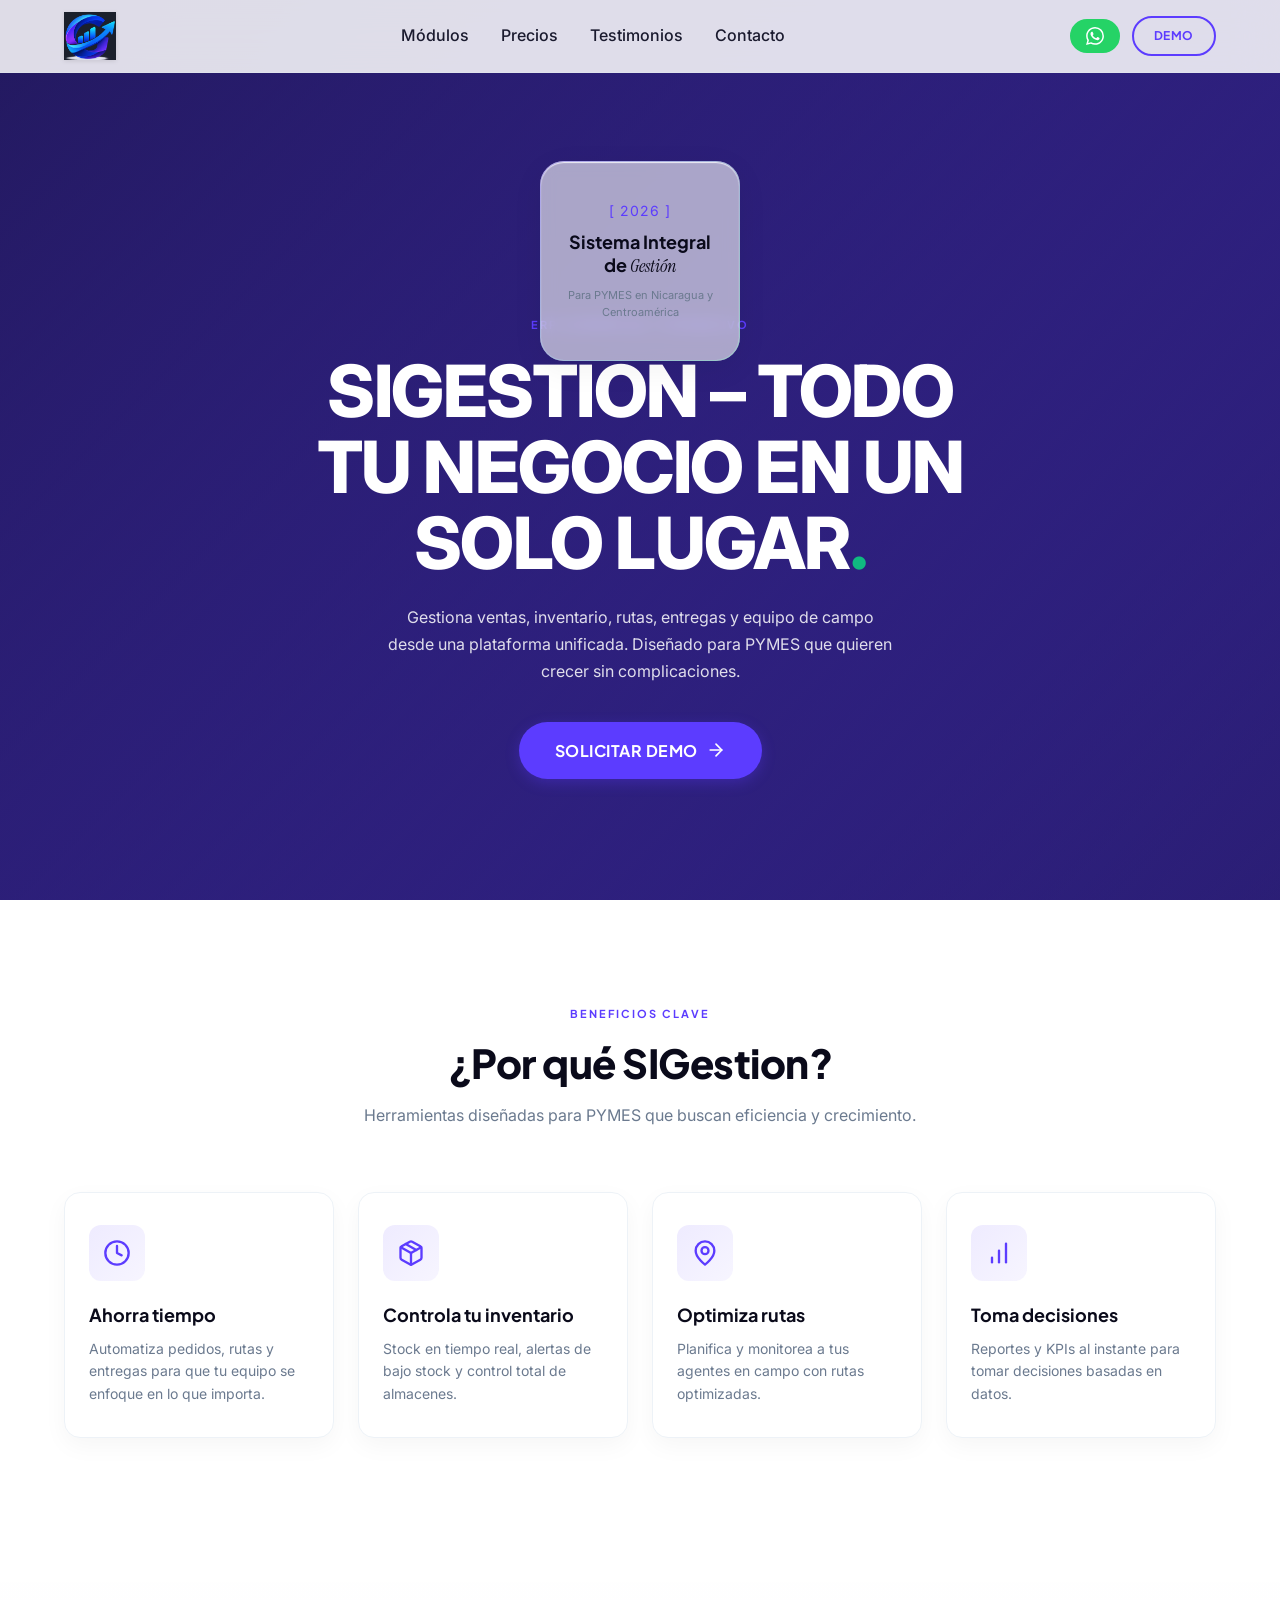
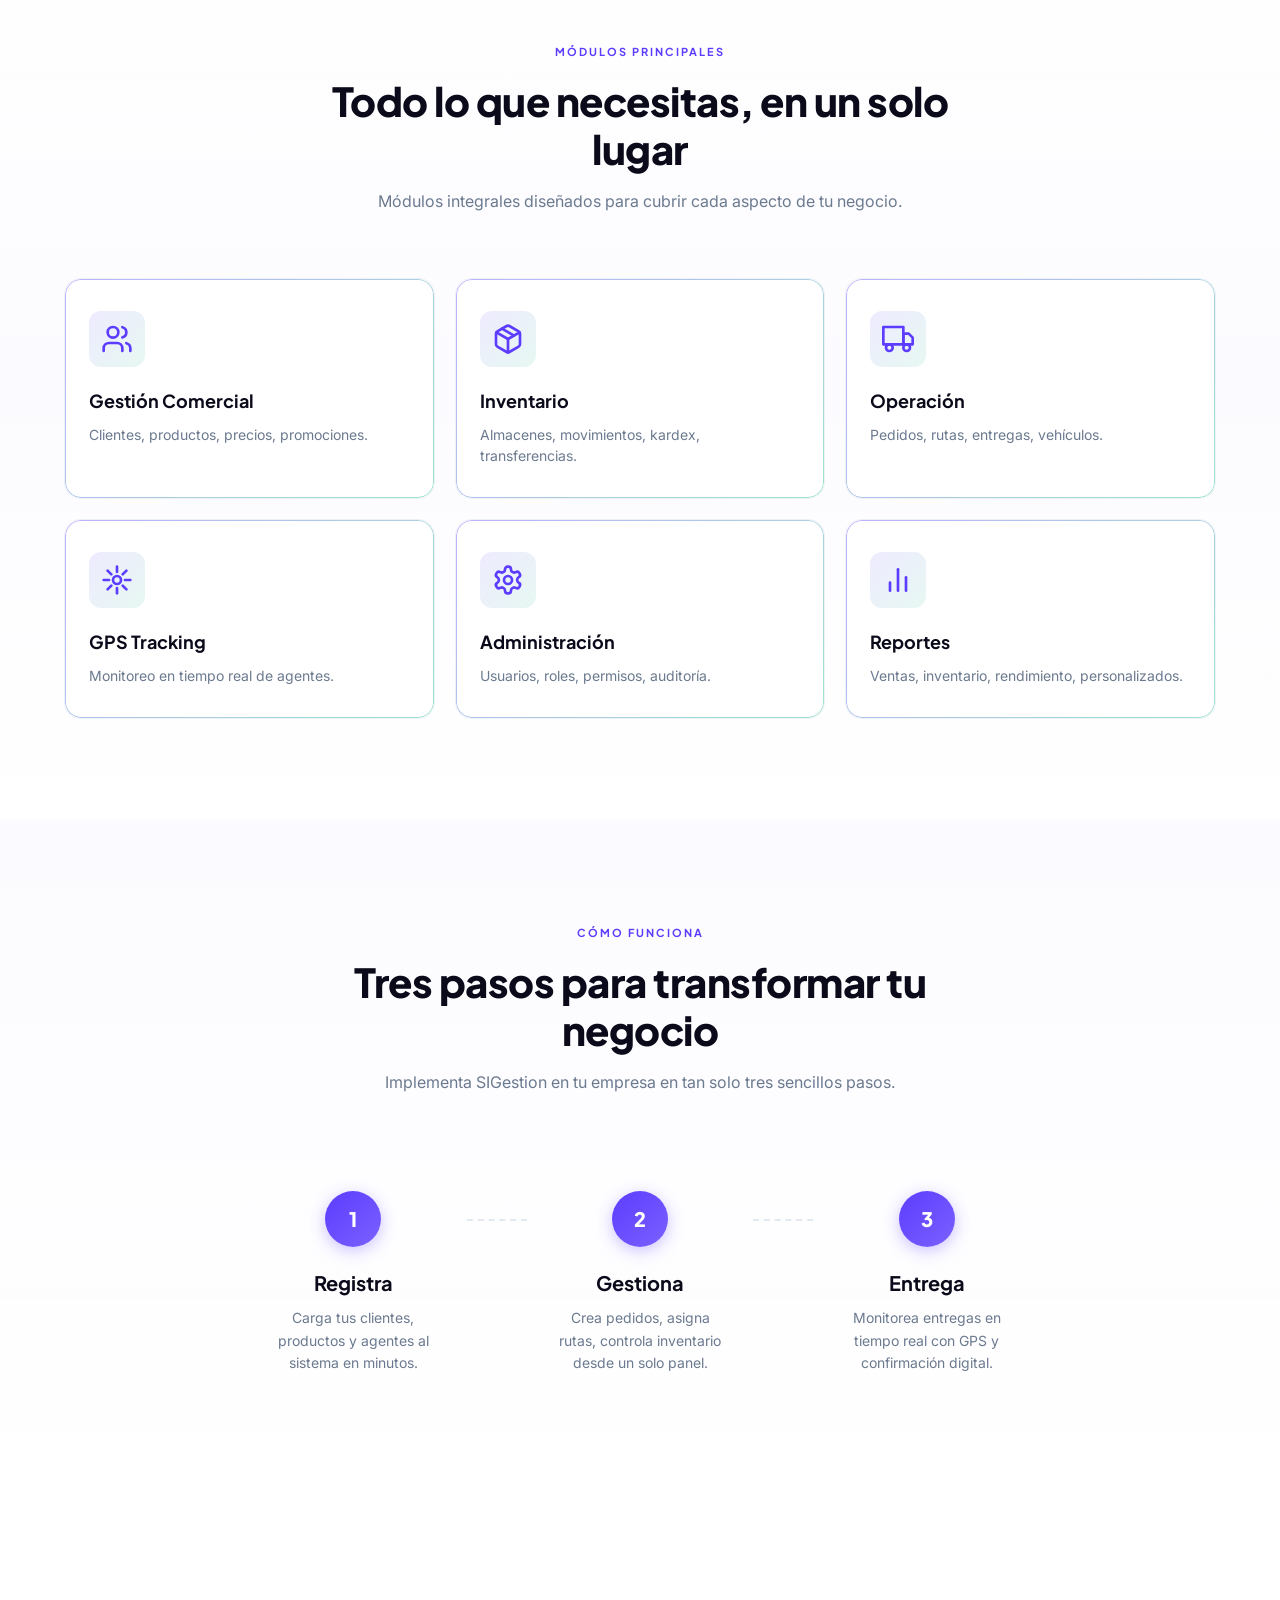
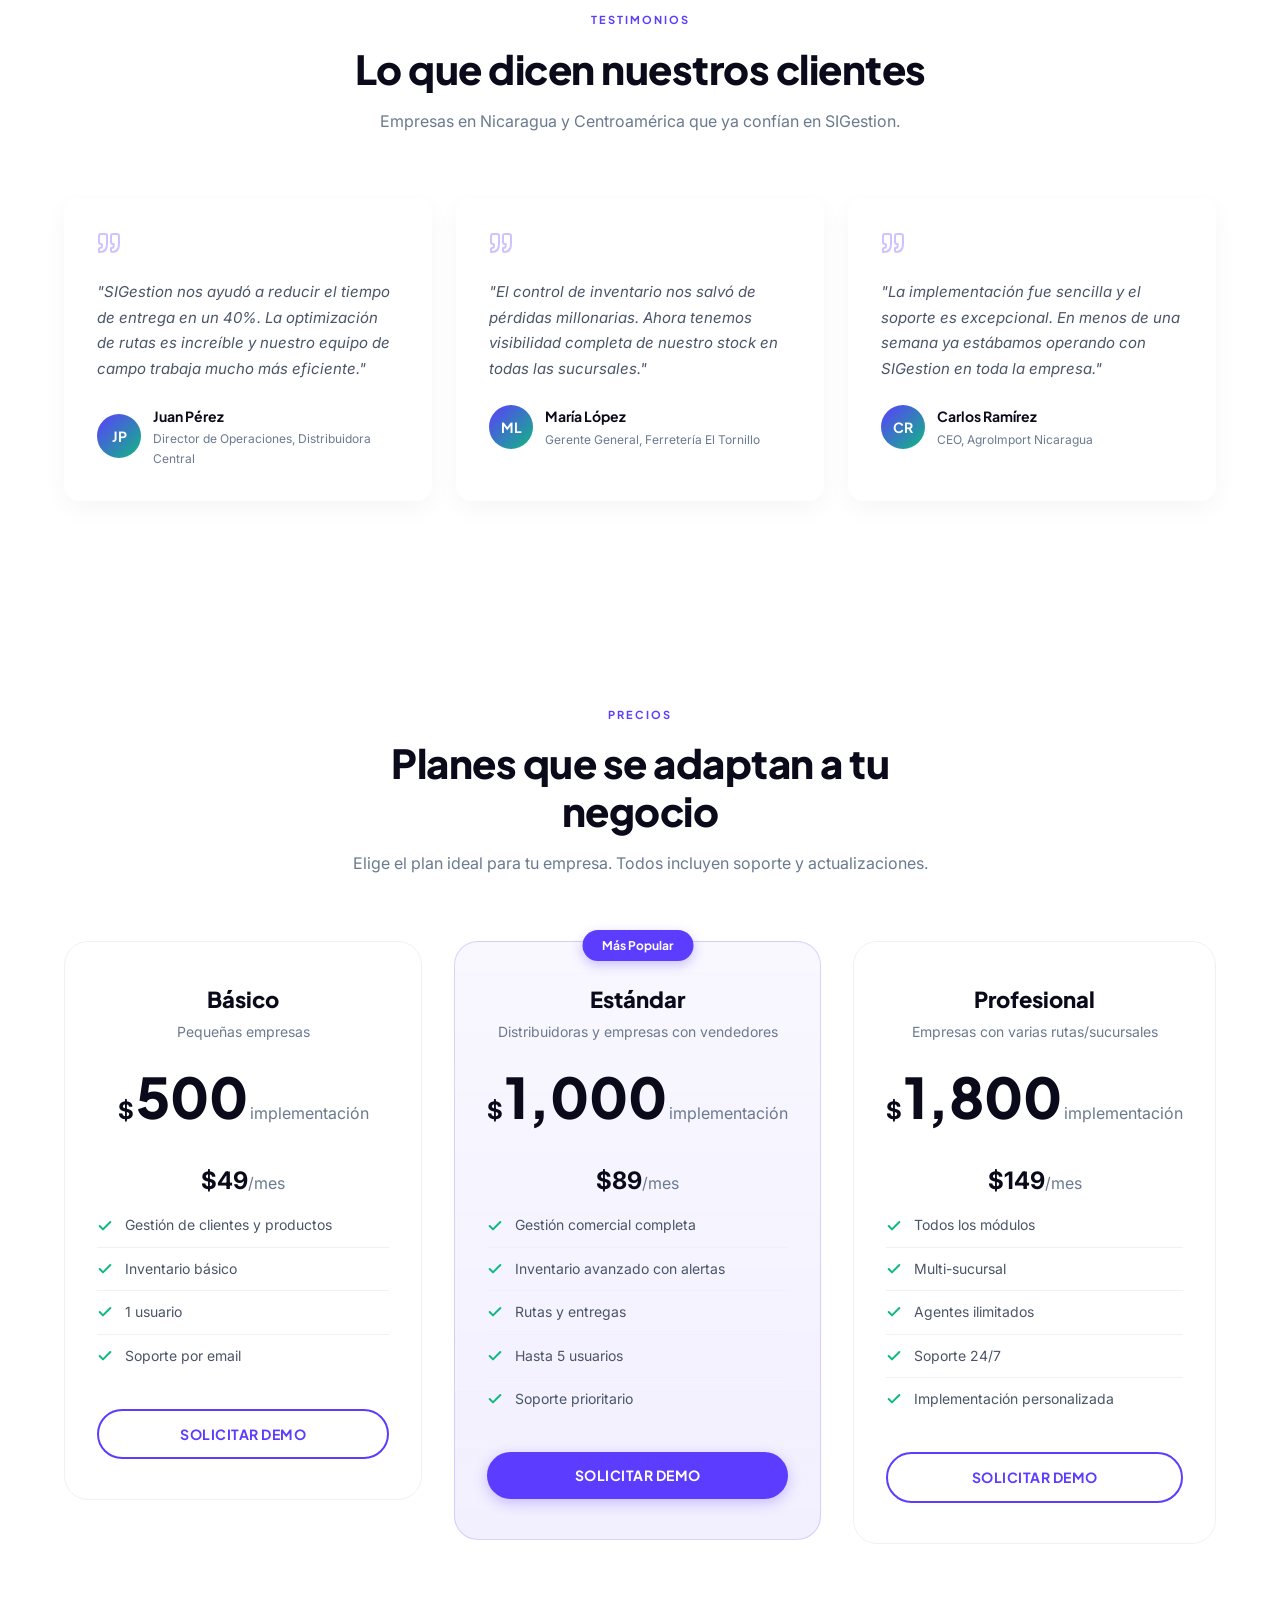
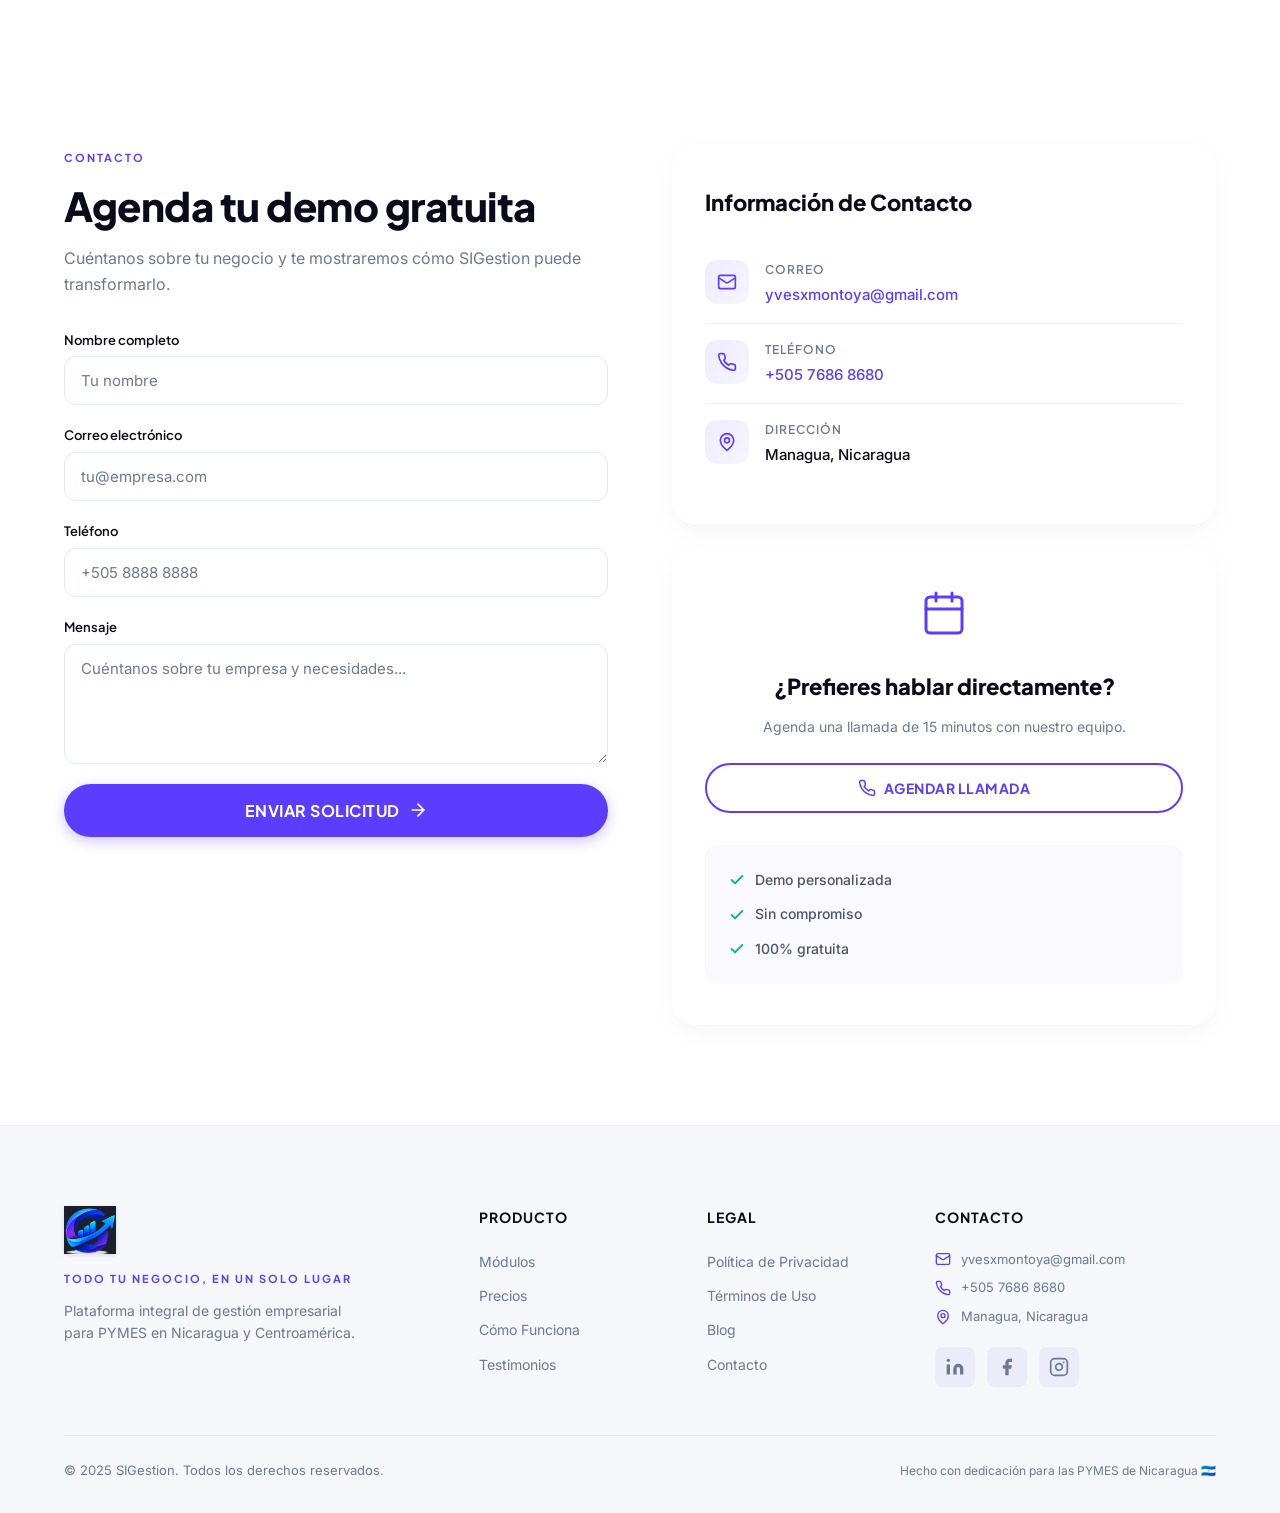
==== commit f2f74e75: "v3 v3" ====
--- a/index.html
+++ b/index.html
@@ -78,9 +78,10 @@
 .nav-link::after{content:'';position:absolute;bottom:-4px;left:0;width:0;height:2px;background:var(--primary);transition:width var(--transition);border-radius:1px}
 .nav-link:hover{color:var(--primary)}.nav-link:hover::after{width:100%}
 .nav-link:focus-visible{outline:2px solid var(--primary);outline-offset:4px;border-radius:4px}
-.header-actions{display:flex;align-items:center;gap:12px}
-.header-actions .btn{display:none}
-@media(min-width:768px){.header-actions .btn{display:inline-flex}}
+.header-actions{display:flex;align-items:center;gap:12px}.header-actions .btn{display:none}@media(min-width:768px){.header-actions .btn{display:inline-flex}}
+.btn-whatsapp{display:inline-flex;align-items:center;justify-content:center;gap:6px;padding:6px 14px;border-radius:20px;background:#25D366;color:#fff;font-family:var(--font-sans);font-size:14px;font-weight:600;text-decoration:none;border:2px solid #25D366;transition:all var(--transition);white-space:nowrap}
+.btn-whatsapp:hover{background:#1da851;border-color:#1da851;transform:translateY(-2px);box-shadow:0 4px 14px rgba(37,211,102,0.3)}
+.btn-whatsapp:focus-visible{outline:3px solid rgba(37,211,102,0.4);outline-offset:2px}
 .hamburger{display:flex;flex-direction:column;gap:5px;padding:8px;z-index:999}
 @media(min-width:768px){.hamburger{display:none}}
 .hamburger-line{width:24px;height:2px;background:var(--secondary);border-radius:2px;transition:all var(--transition)}
@@ -330,6 +331,9 @@
             <a href="#contacto" class="nav-link">Contacto</a>
         </nav>
         <div class="header-actions">
+            <a href="https://wa.me/50576868680" target="_blank" rel="noopener noreferrer" class="btn-whatsapp" aria-label="WhatsApp">
+                <svg width="18" height="18" viewBox="0 0 24 24" fill="currentColor"><path d="M17.472 14.382c-.297-.149-1.758-.867-2.03-.967-.273-.099-.471-.148-.67.15-.197.297-.767.966-.94 1.164-.173.199-.347.223-.644.075-.297-.15-1.255-.463-2.39-1.475-.883-.788-1.48-1.761-1.653-2.059-.173-.297-.018-.458.13-.606.134-.133.298-.347.446-.52.149-.174.198-.298.298-.497.099-.198.05-.371-.025-.52-.075-.149-.669-1.612-.916-2.207-.242-.579-.487-.5-.669-.51-.173-.008-.371-.01-.57-.01-.198 0-.52.074-.792.372-.272.297-1.04 1.016-1.04 2.479 0 1.462 1.065 2.875 1.213 3.074.149.198 2.096 3.2 5.077 4.487.709.306 1.262.489 1.694.625.712.227 1.36.195 1.871.118.571-.085 1.758-.719 2.006-1.413.248-.694.248-1.289.173-1.413-.074-.124-.272-.198-.57-.347m-5.421 7.403h-.004a9.87 9.87 0 01-5.031-1.378l-.361-.214-3.741.982.998-3.648-.235-.374a9.86 9.86 0 01-1.51-5.26c.001-5.45 4.436-9.884 9.888-9.884 2.64 0 5.122 1.03 6.988 2.898a9.825 9.825 0 012.893 6.994c-.003 5.45-4.437 9.884-9.885 9.884m8.413-18.297A11.815 11.815 0 0012.05 0C5.495 0 .16 5.335.157 11.892c0 2.096.547 4.142 1.588 5.945L.057 24l6.305-1.654a11.882 11.882 0 005.683 1.448h.005c6.554 0 11.89-5.335 11.893-11.893a11.821 11.821 0 00-3.48-8.413z"/></svg>
+            </a>
             <a href="#contacto" class="btn btn-outline-purple btn-sm">Demo</a>
             <button class="hamburger" id="menu-toggle" aria-label="Abrir menú" aria-expanded="false">
                 <span class="hamburger-line"></span>
@@ -360,11 +364,11 @@
     <div class="mobile-contact-info">
         <div class="mobile-contact-item">
             <svg width="16" height="16" viewBox="0 0 24 24" fill="none" stroke="currentColor" stroke-width="2" stroke-linecap="round" stroke-linejoin="round"><rect x="2" y="4" width="20" height="16" rx="2"/><path d="m22 7-8.97 5.7a1.94 1.94 0 0 1-2.06 0L2 7"/></svg>
-            <a href="mailto:frankball4@yahoo.es">frankball4@yahoo.es</a>
+            <a href="mailto:yvesxmontoya@gmail.com">yvesxmontoya@gmail.com</a>
         </div>
         <div class="mobile-contact-item">
             <svg width="16" height="16" viewBox="0 0 24 24" fill="none" stroke="currentColor" stroke-width="2" stroke-linecap="round" stroke-linejoin="round"><path d="M22 16.92v3a2 2 0 0 1-2.18 2 19.79 19.79 0 0 1-8.63-3.07 19.5 19.5 0 0 1-6-6 19.79 19.79 0 0 1-3.07-8.67A2 2 0 0 1 4.11 2h3a2 2 0 0 1 2 1.72 12.84 12.84 0 0 0 .7 2.81 2 2 0 0 1-.45 2.11L8.09 9.91a16 16 0 0 0 6 6l1.27-1.27a2 2 0 0 1 2.11-.45 12.84 12.84 0 0 0 2.81.7A2 2 0 0 1 22 16.92z"/></svg>
-            <a href="tel:+50558883346">+505 5888 3346</a>
+            <a href="tel:+50576868680">+505 7686 8680</a>
         </div>
     </div>
 </div>
@@ -579,59 +583,62 @@
             <div class="pricing-card animate-on-scroll">
                 <div class="pricing-header">
                     <h3 class="pricing-name">Básico</h3>
-                    <p class="pricing-desc">Para pequeñas empresas que están empezando.</p>
+                    <p class="pricing-desc">Pequeñas empresas</p>
                 </div>
                 <div class="pricing-price">
                     <span class="pricing-currency">$</span>
-                    <span class="pricing-amount">49</span>
-                    <span class="pricing-period">/mes</span>
-                </div>
+                    <span class="pricing-amount">500</span>
+                    <span class="pricing-period">implementación</span>
+                </div>
+                <p style="font-size:24px;font-weight:700;color:var(--secondary);margin-bottom:4px">$49<span style="font-size:16px;font-weight:400;color:var(--text-muted)">/mes</span></p>
                 <ul class="pricing-features">
-                    <li class="pricing-feature"><svg width="16" height="16" viewBox="0 0 24 24" fill="none" stroke="#10B981" stroke-width="3" stroke-linecap="round" stroke-linejoin="round"><polyline points="20 6 9 17 4 12"/></svg> Módulos esenciales</li>
-                    <li class="pricing-feature"><svg width="16" height="16" viewBox="0 0 24 24" fill="none" stroke="#10B981" stroke-width="3" stroke-linecap="round" stroke-linejoin="round"><polyline points="20 6 9 17 4 12"/></svg> 1 agente de campo</li>
+                    <li class="pricing-feature"><svg width="16" height="16" viewBox="0 0 24 24" fill="none" stroke="#10B981" stroke-width="3" stroke-linecap="round" stroke-linejoin="round"><polyline points="20 6 9 17 4 12"/></svg> Gestión de clientes y productos</li>
+                    <li class="pricing-feature"><svg width="16" height="16" viewBox="0 0 24 24" fill="none" stroke="#10B981" stroke-width="3" stroke-linecap="round" stroke-linejoin="round"><polyline points="20 6 9 17 4 12"/></svg> Inventario básico</li>
+                    <li class="pricing-feature"><svg width="16" height="16" viewBox="0 0 24 24" fill="none" stroke="#10B981" stroke-width="3" stroke-linecap="round" stroke-linejoin="round"><polyline points="20 6 9 17 4 12"/></svg> 1 usuario</li>
                     <li class="pricing-feature"><svg width="16" height="16" viewBox="0 0 24 24" fill="none" stroke="#10B981" stroke-width="3" stroke-linecap="round" stroke-linejoin="round"><polyline points="20 6 9 17 4 12"/></svg> Soporte por email</li>
-                    <li class="pricing-feature"><svg width="16" height="16" viewBox="0 0 24 24" fill="none" stroke="#10B981" stroke-width="3" stroke-linecap="round" stroke-linejoin="round"><polyline points="20 6 9 17 4 12"/></svg> Reportes básicos</li>
                 </ul>
-                <a href="#contacto" class="btn btn-outline-purple btn-full">Empezar Ahora</a>
+                <a href="#contacto" class="btn btn-outline-purple btn-full">Solicitar Demo</a>
             </div>
             <div class="pricing-card pricing-card-featured animate-on-scroll">
                 <div class="pricing-badge">Más Popular</div>
                 <div class="pricing-header">
-                    <h3 class="pricing-name">Profesional</h3>
-                    <p class="pricing-desc">Para empresas en crecimiento.</p>
+                    <h3 class="pricing-name">Estándar</h3>
+                    <p class="pricing-desc">Distribuidoras y empresas con vendedores</p>
                 </div>
                 <div class="pricing-price">
                     <span class="pricing-currency">$</span>
-                    <span class="pricing-amount">129</span>
-                    <span class="pricing-period">/mes</span>
-                </div>
+                    <span class="pricing-amount">1,000</span>
+                    <span class="pricing-period">implementación</span>
+                </div>
+                <p style="font-size:24px;font-weight:700;color:var(--secondary);margin-bottom:4px">$89<span style="font-size:16px;font-weight:400;color:var(--text-muted)">/mes</span></p>
+                <ul class="pricing-features">
+                    <li class="pricing-feature"><svg width="16" height="16" viewBox="0 0 24 24" fill="none" stroke="#10B981" stroke-width="3" stroke-linecap="round" stroke-linejoin="round"><polyline points="20 6 9 17 4 12"/></svg> Gestión comercial completa</li>
+                    <li class="pricing-feature"><svg width="16" height="16" viewBox="0 0 24 24" fill="none" stroke="#10B981" stroke-width="3" stroke-linecap="round" stroke-linejoin="round"><polyline points="20 6 9 17 4 12"/></svg> Inventario avanzado con alertas</li>
+                    <li class="pricing-feature"><svg width="16" height="16" viewBox="0 0 24 24" fill="none" stroke="#10B981" stroke-width="3" stroke-linecap="round" stroke-linejoin="round"><polyline points="20 6 9 17 4 12"/></svg> Rutas y entregas</li>
+                    <li class="pricing-feature"><svg width="16" height="16" viewBox="0 0 24 24" fill="none" stroke="#10B981" stroke-width="3" stroke-linecap="round" stroke-linejoin="round"><polyline points="20 6 9 17 4 12"/></svg> Hasta 5 usuarios</li>
+                    <li class="pricing-feature"><svg width="16" height="16" viewBox="0 0 24 24" fill="none" stroke="#10B981" stroke-width="3" stroke-linecap="round" stroke-linejoin="round"><polyline points="20 6 9 17 4 12"/></svg> Soporte prioritario</li>
+                </ul>
+                <a href="#contacto" class="btn btn-primary btn-full">Solicitar Demo</a>
+            </div>
+            <div class="pricing-card animate-on-scroll">
+                <div class="pricing-header">
+                    <h3 class="pricing-name">Profesional</h3>
+                    <p class="pricing-desc">Empresas con varias rutas/sucursales</p>
+                </div>
+                <div class="pricing-price">
+                    <span class="pricing-currency">$</span>
+                    <span class="pricing-amount">1,800</span>
+                    <span class="pricing-period">implementación</span>
+                </div>
+                <p style="font-size:24px;font-weight:700;color:var(--secondary);margin-bottom:4px">$149<span style="font-size:16px;font-weight:400;color:var(--text-muted)">/mes</span></p>
                 <ul class="pricing-features">
                     <li class="pricing-feature"><svg width="16" height="16" viewBox="0 0 24 24" fill="none" stroke="#10B981" stroke-width="3" stroke-linecap="round" stroke-linejoin="round"><polyline points="20 6 9 17 4 12"/></svg> Todos los módulos</li>
-                    <li class="pricing-feature"><svg width="16" height="16" viewBox="0 0 24 24" fill="none" stroke="#10B981" stroke-width="3" stroke-linecap="round" stroke-linejoin="round"><polyline points="20 6 9 17 4 12"/></svg> 5 agentes de campo</li>
-                    <li class="pricing-feature"><svg width="16" height="16" viewBox="0 0 24 24" fill="none" stroke="#10B981" stroke-width="3" stroke-linecap="round" stroke-linejoin="round"><polyline points="20 6 9 17 4 12"/></svg> Soporte prioritario</li>
-                    <li class="pricing-feature"><svg width="16" height="16" viewBox="0 0 24 24" fill="none" stroke="#10B981" stroke-width="3" stroke-linecap="round" stroke-linejoin="round"><polyline points="20 6 9 17 4 12"/></svg> Reportes avanzados</li>
-                    <li class="pricing-feature"><svg width="16" height="16" viewBox="0 0 24 24" fill="none" stroke="#10B981" stroke-width="3" stroke-linecap="round" stroke-linejoin="round"><polyline points="20 6 9 17 4 12"/></svg> GPS Tracking incluido</li>
-                </ul>
-                <a href="#contacto" class="btn btn-primary btn-full">Elegir Profesional</a>
-            </div>
-            <div class="pricing-card animate-on-scroll">
-                <div class="pricing-header">
-                    <h3 class="pricing-name">Empresarial</h3>
-                    <p class="pricing-desc">Para grandes operaciones.</p>
-                </div>
-                <div class="pricing-price">
-                    <span class="pricing-currency">$</span>
-                    <span class="pricing-amount">299</span>
-                    <span class="pricing-period">/mes</span>
-                </div>
-                <ul class="pricing-features">
-                    <li class="pricing-feature"><svg width="16" height="16" viewBox="0 0 24 24" fill="none" stroke="#10B981" stroke-width="3" stroke-linecap="round" stroke-linejoin="round"><polyline points="20 6 9 17 4 12"/></svg> Todos los módulos</li>
+                    <li class="pricing-feature"><svg width="16" height="16" viewBox="0 0 24 24" fill="none" stroke="#10B981" stroke-width="3" stroke-linecap="round" stroke-linejoin="round"><polyline points="20 6 9 17 4 12"/></svg> Multi-sucursal</li>
                     <li class="pricing-feature"><svg width="16" height="16" viewBox="0 0 24 24" fill="none" stroke="#10B981" stroke-width="3" stroke-linecap="round" stroke-linejoin="round"><polyline points="20 6 9 17 4 12"/></svg> Agentes ilimitados</li>
                     <li class="pricing-feature"><svg width="16" height="16" viewBox="0 0 24 24" fill="none" stroke="#10B981" stroke-width="3" stroke-linecap="round" stroke-linejoin="round"><polyline points="20 6 9 17 4 12"/></svg> Soporte 24/7</li>
                     <li class="pricing-feature"><svg width="16" height="16" viewBox="0 0 24 24" fill="none" stroke="#10B981" stroke-width="3" stroke-linecap="round" stroke-linejoin="round"><polyline points="20 6 9 17 4 12"/></svg> Implementación personalizada</li>
-                    <li class="pricing-feature"><svg width="16" height="16" viewBox="0 0 24 24" fill="none" stroke="#10B981" stroke-width="3" stroke-linecap="round" stroke-linejoin="round"><polyline points="20 6 9 17 4 12"/></svg> API personalizado</li>
                 </ul>
-                <a href="#contacto" class="btn btn-outline-purple btn-full">Contactar Ventas</a>
+                <a href="#contacto" class="btn btn-outline-purple btn-full">Solicitar Demo</a>
             </div>
         </div>
     </div>
@@ -679,7 +686,7 @@
                         </div>
                         <div>
                             <div class="contact-info-label">Correo</div>
-                            <div class="contact-info-value"><a href="mailto:frankball4@yahoo.es">frankball4@yahoo.es</a></div>
+                            <div class="contact-info-value"><a href="mailto:yvesxmontoya@gmail.com">yvesxmontoya@gmail.com</a></div>
                         </div>
                     </div>
                     <div class="contact-info-item">
@@ -688,7 +695,7 @@
                         </div>
                         <div>
                             <div class="contact-info-label">Teléfono</div>
-                            <div class="contact-info-value"><a href="tel:+50558883346">+505 5888 3346</a></div>
+                            <div class="contact-info-value"><a href="tel:+50576868680">+505 7686 8680</a></div>
                         </div>
                     </div>
                     <div class="contact-info-item">
@@ -752,11 +759,11 @@
                 <h4 class="footer-heading">Contacto</h4>
                 <div class="footer-contact-item">
                     <svg width="16" height="16" viewBox="0 0 24 24" fill="none" stroke="currentColor" stroke-width="2" stroke-linecap="round" stroke-linejoin="round"><rect x="2" y="4" width="20" height="16" rx="2"/><path d="m22 7-8.97 5.7a1.94 1.94 0 0 1-2.06 0L2 7"/></svg>
-                    <a href="mailto:frankball4@yahoo.es">frankball4@yahoo.es</a>
+                    <a href="mailto:yvesxmontoya@gmail.com">yvesxmontoya@gmail.com</a>
                 </div>
                 <div class="footer-contact-item">
                     <svg width="16" height="16" viewBox="0 0 24 24" fill="none" stroke="currentColor" stroke-width="2" stroke-linecap="round" stroke-linejoin="round"><path d="M22 16.92v3a2 2 0 0 1-2.18 2 19.79 19.79 0 0 1-8.63-3.07 19.5 19.5 0 0 1-6-6 19.79 19.79 0 0 1-3.07-8.67A2 2 0 0 1 4.11 2h3a2 2 0 0 1 2 1.72 12.84 12.84 0 0 0 .7 2.81 2 2 0 0 1-.45 2.11L8.09 9.91a16 16 0 0 0 6 6l1.27-1.27a2 2 0 0 1 2.11-.45 12.84 12.84 0 0 0 2.81.7A2 2 0 0 1 22 16.92z"/></svg>
-                    <a href="tel:+50558883346">+505 5888 3346</a>
+                    <a href="tel:+50576868680">+505 7686 8680</a>
                 </div>
                 <div class="footer-contact-item">
                     <svg width="16" height="16" viewBox="0 0 24 24" fill="none" stroke="currentColor" stroke-width="2" stroke-linecap="round" stroke-linejoin="round"><path d="M20 10c0 6-8 12-8 12s-8-6-8-12a8 8 0 0 1 16 0Z"/><circle cx="12" cy="10" r="3"/></svg>
@@ -835,7 +842,7 @@
                 btn.disabled=true;btn.style.opacity='0.7';
                 var body={
                     nombre:name.value.trim(),
-                    email:'frankball4@gmail.com',
+                    email:'yvesxmontoya@gmail.com',
                     telefono:phone?phone.value.trim():'',
                     mensaje:(message?message.value.trim():'')+' | Email del cliente: '+email.value.trim(),
                     asunto:'Solicitud de cita',
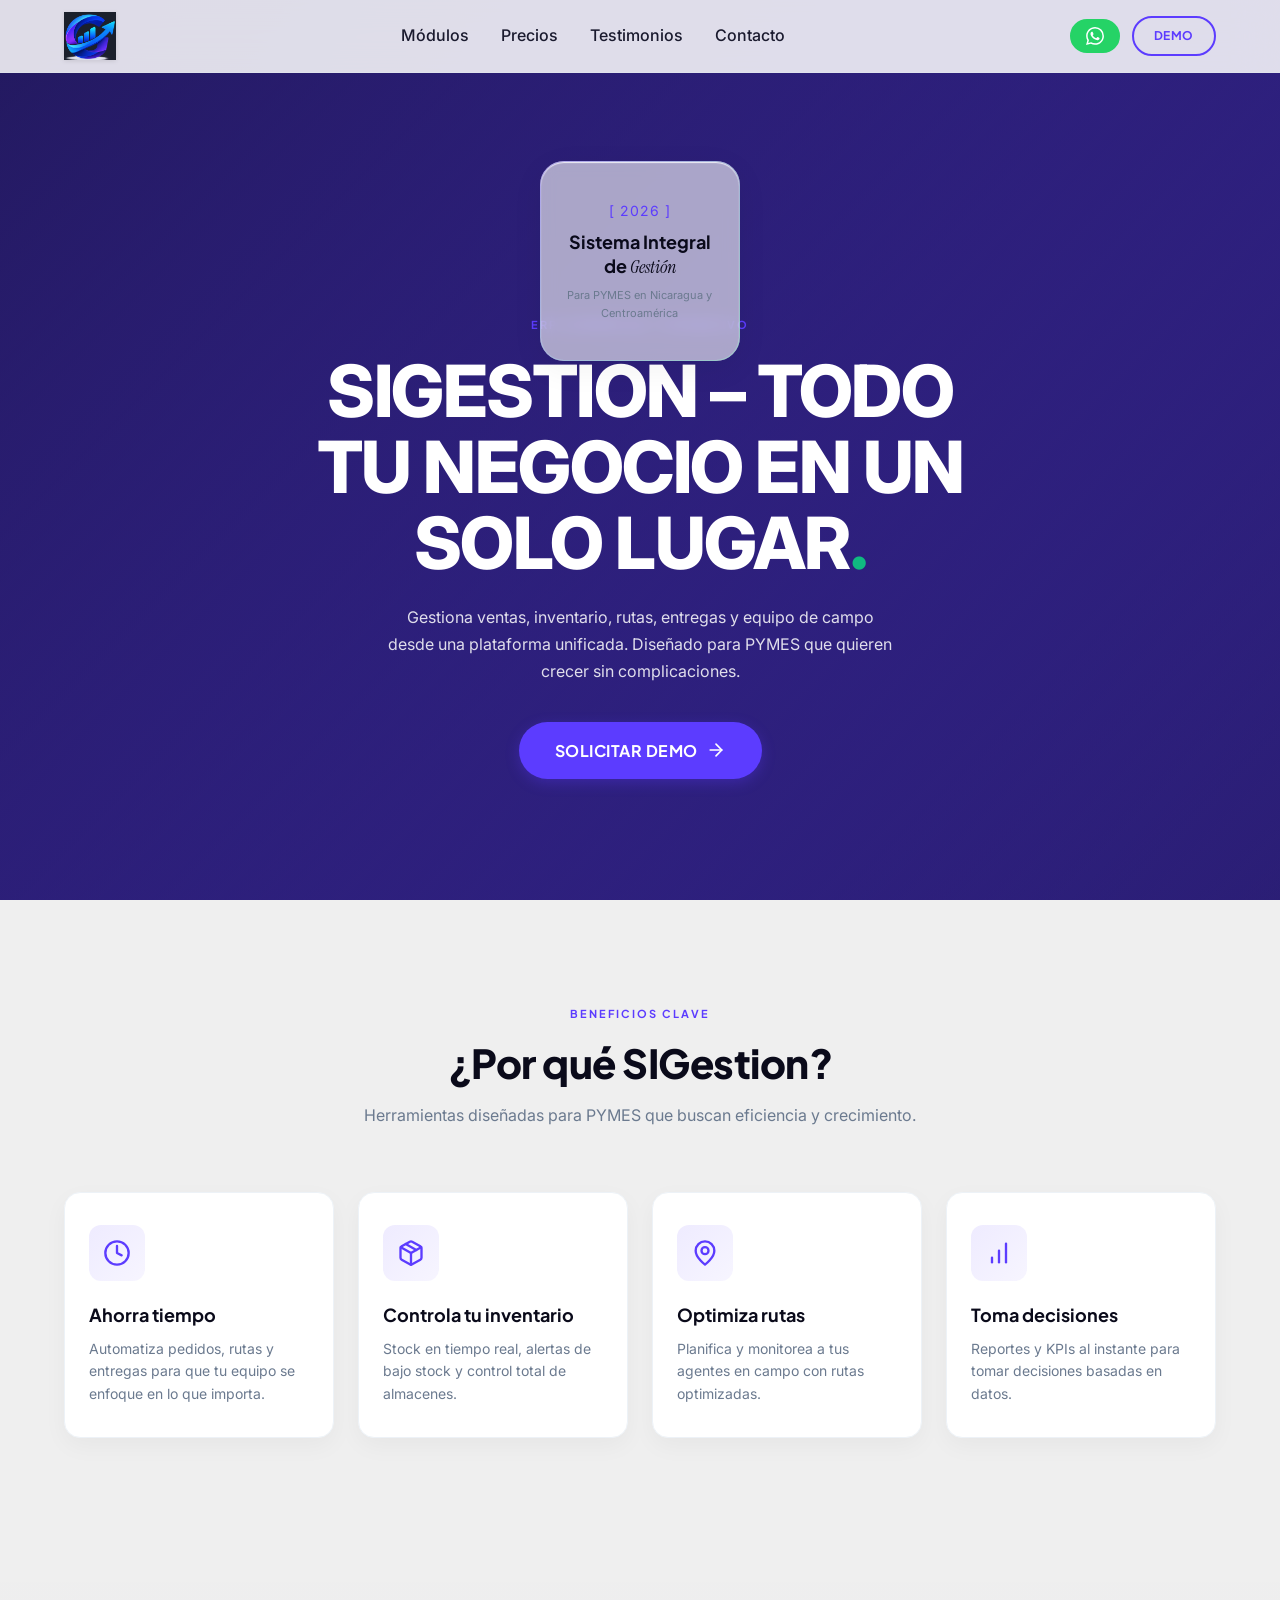
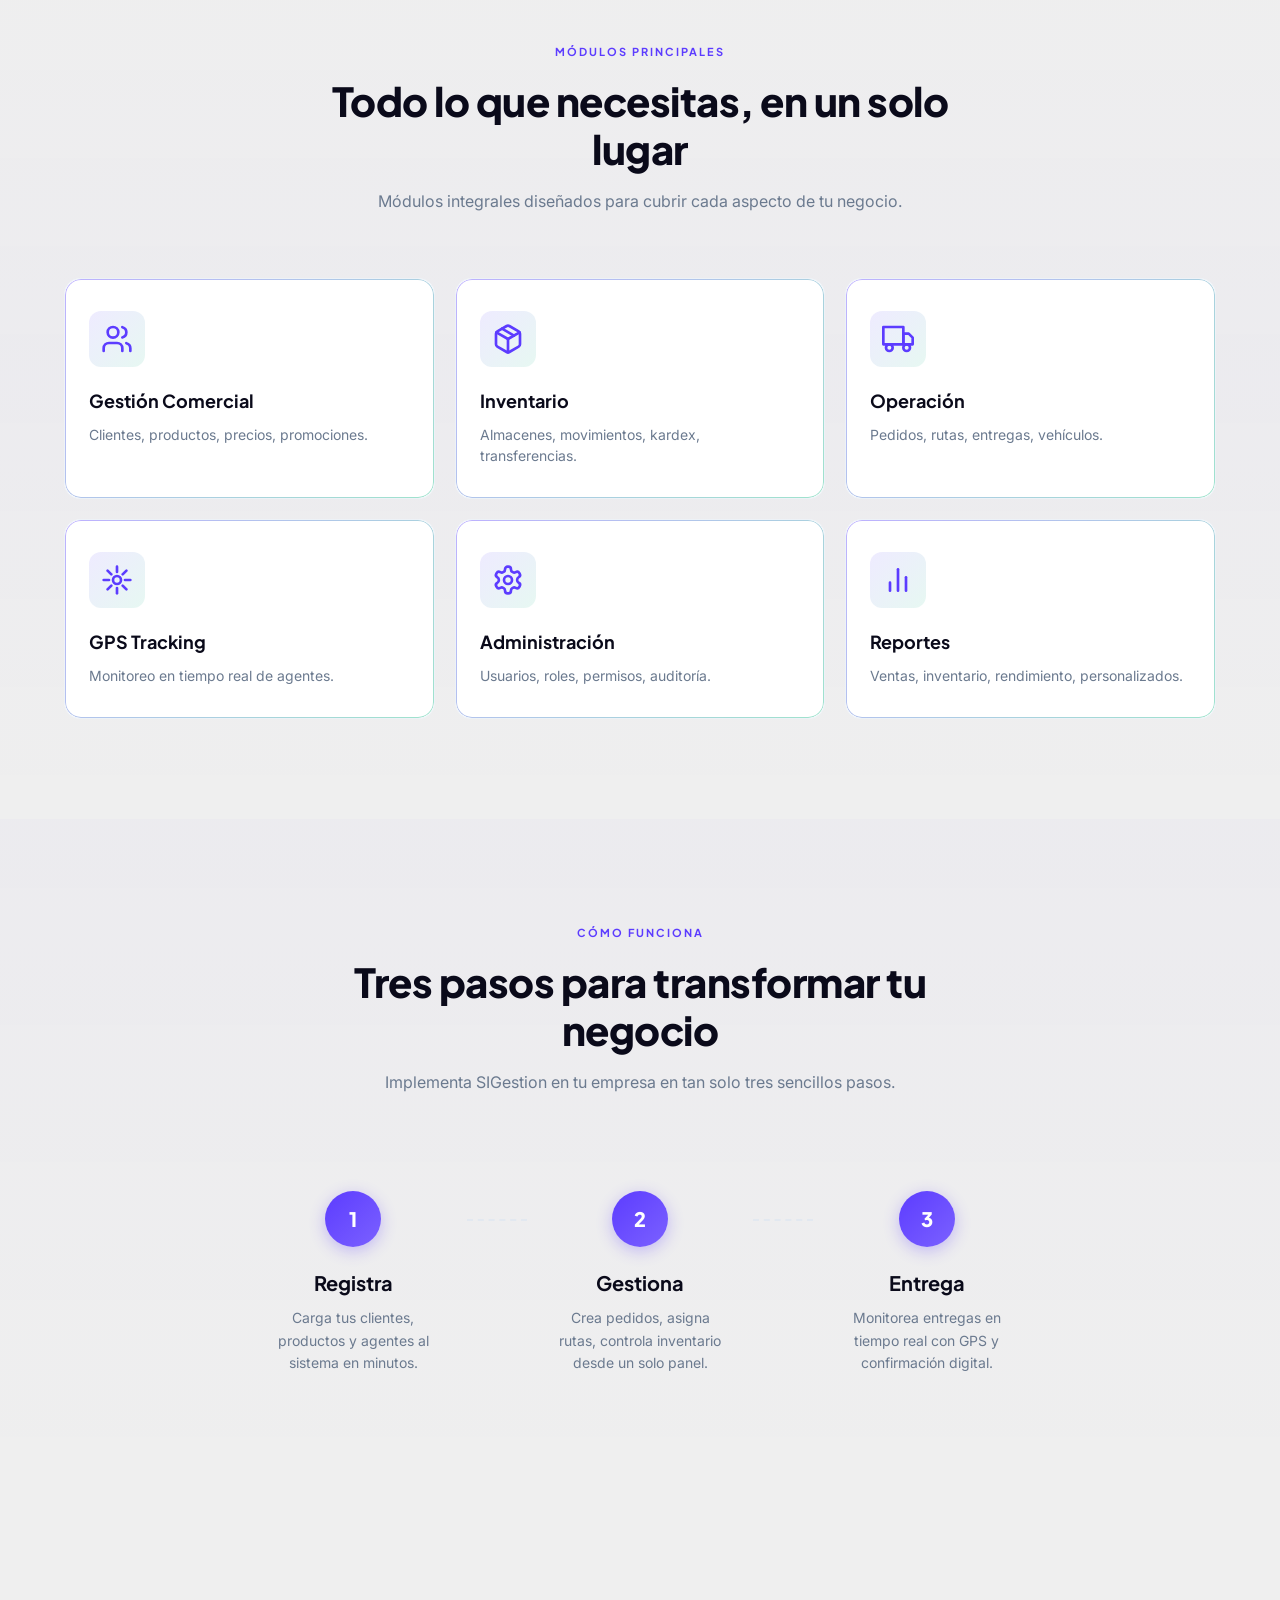
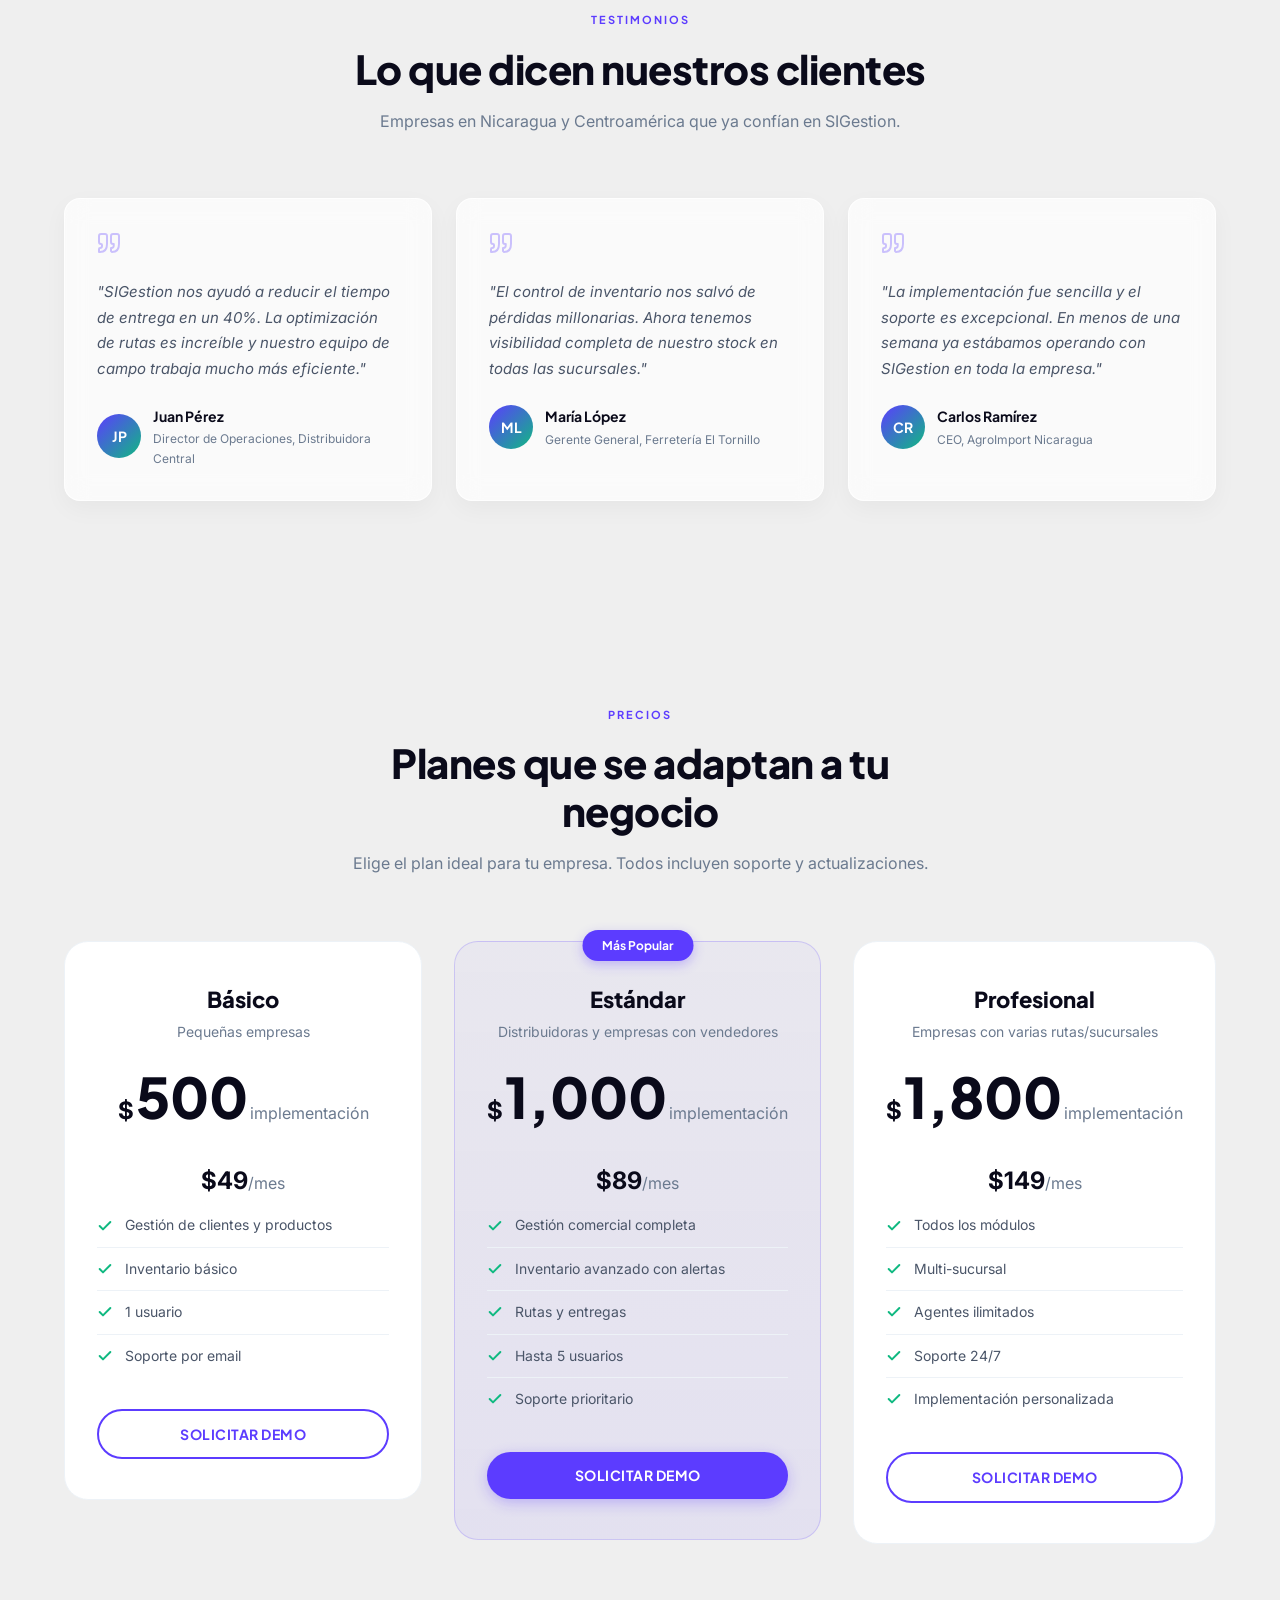
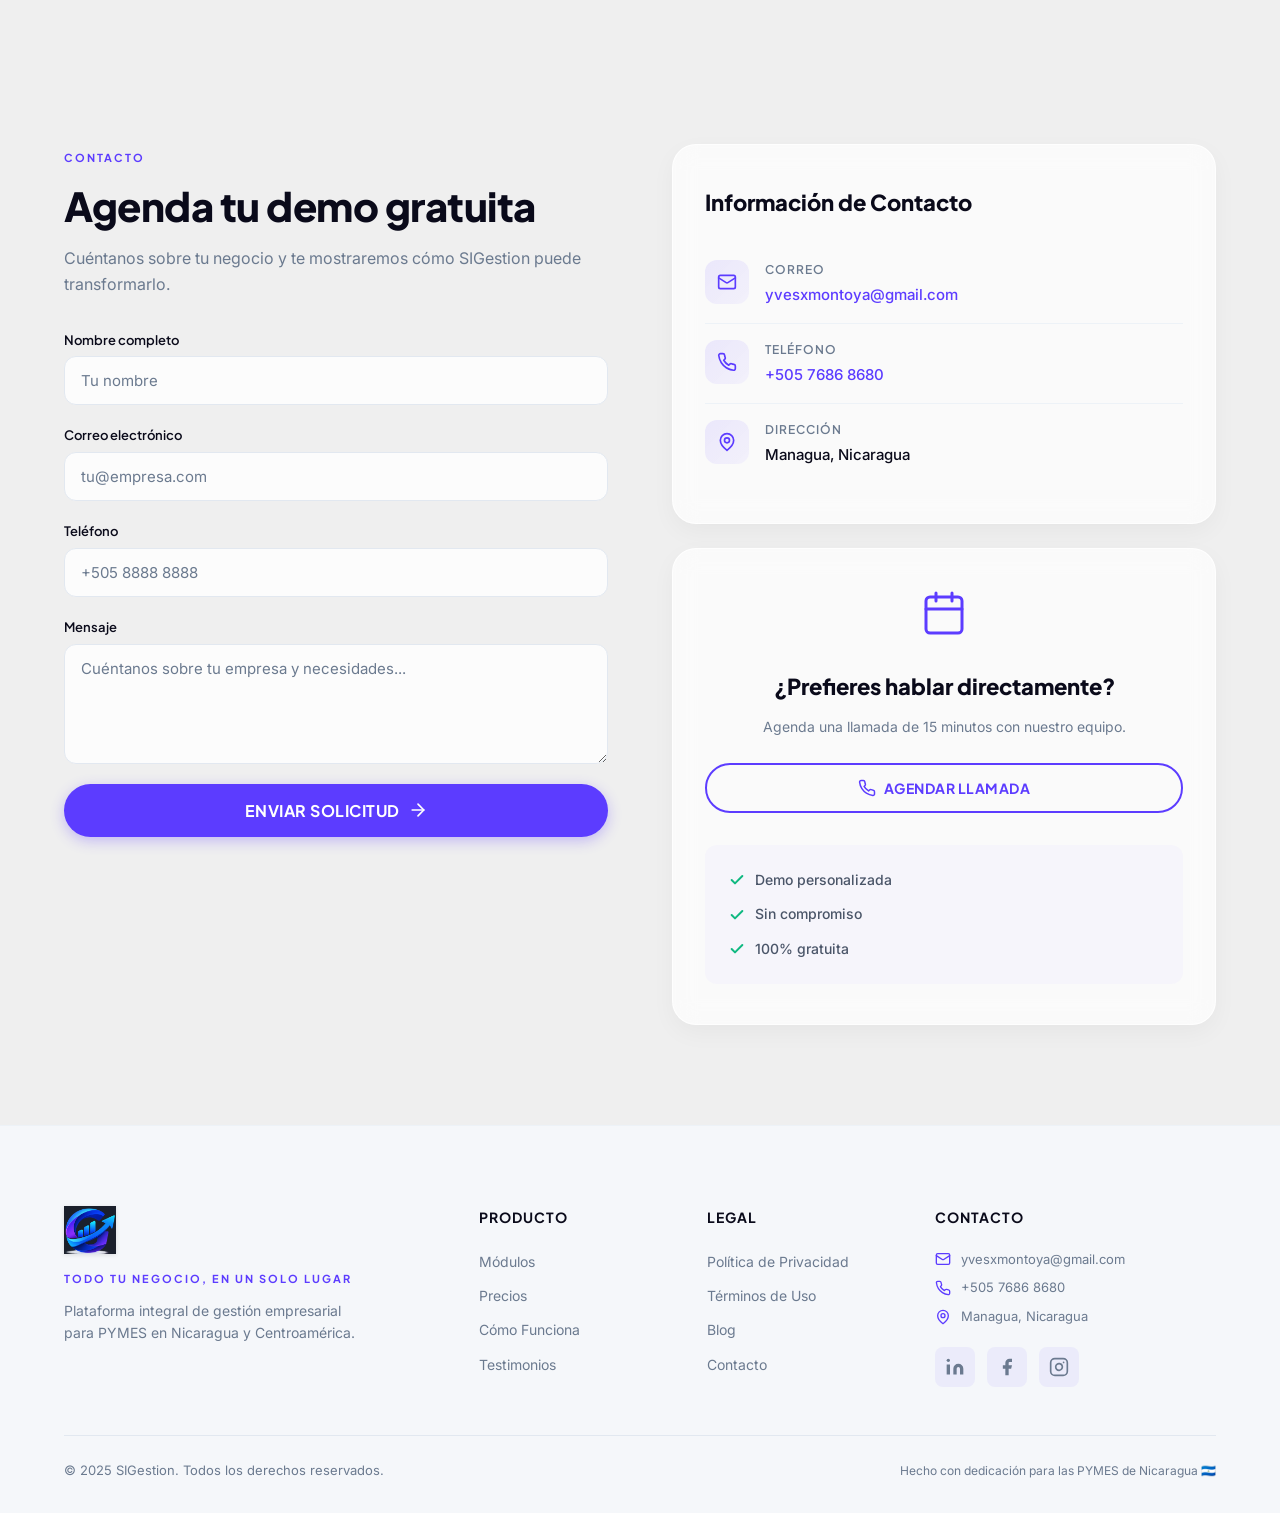
==== commit c0e7762c: "v4 v4" ====
--- a/index.html
+++ b/index.html
@@ -34,10 +34,10 @@
     <link href="https://fonts.googleapis.com/css2?family=Instrument+Serif:ital@1&family=Inter:wght@400;500;600;700;800;900&family=Plus+Jakarta+Sans:wght@500;600;700;800&display=swap" rel="stylesheet">
 <style>
 /* ============ RESET & VARIABLES ============ */
-:root{--primary:#5C3CFF;--primary-dark:#4A2FE0;--primary-light:#7B61FF;--secondary:#0A0A1A;--accent:#10B981;--bg:#FFFFFF;--bg-light:#F0F2F5;--bg-card:#FFFFFF;--text-dark:#0A0A1A;--text-body:#4A5568;--text-muted:#6B7A8F;--border:#E2E8F0;--border-light:#EDF2F7;--shadow-sm:0 2px 8px rgba(0,0,0,0.04);--shadow-md:0 8px 24px rgba(0,0,0,0.04);--shadow-lg:0 12px 40px rgba(0,0,0,0.08);--radius-sm:8px;--radius-md:12px;--radius-lg:16px;--radius-xl:24px;--radius-full:9999px;--font-sans:'Inter',-apple-system,BlinkMacSystemFont,'Segoe UI',sans-serif;--font-jakarta:'Plus Jakarta Sans',sans-serif;--font-serif:'Instrument Serif',serif;--transition:0.3s cubic-bezier(0.4,0,0.2,1);--max-width:1200px}
+:root{--primary:#5C3CFF;--primary-dark:#4A2FE0;--primary-light:#7B61FF;--secondary:#0A0A1A;--accent:#10B981;--bg:#efefef;--bg-light:#F0F2F5;--bg-card:#FFFFFF;--text-dark:#0A0A1A;--text-body:#4A5568;--text-muted:#6B7A8F;--border:#E2E8F0;--border-light:#EDF2F7;--shadow-sm:0 2px 8px rgba(0,0,0,0.04);--shadow-md:0 8px 24px rgba(0,0,0,0.04);--shadow-lg:0 12px 40px rgba(0,0,0,0.08);--radius-sm:8px;--radius-md:12px;--radius-lg:16px;--radius-xl:24px;--radius-full:9999px;--font-sans:'Inter',-apple-system,BlinkMacSystemFont,'Segoe UI',sans-serif;--font-jakarta:'Plus Jakarta Sans',sans-serif;--font-serif:'Instrument Serif',serif;--transition:0.3s cubic-bezier(0.4,0,0.2,1);--max-width:1200px}
 *,*::before,*::after{margin:0;padding:0;box-sizing:border-box}
 html{scroll-behavior:smooth;-webkit-text-size-adjust:100%}
-body{font-family:var(--font-sans);color:var(--text-body);background:linear-gradient(180deg,#FFFFFF 0%,#F0F2F5 100%);background-attachment:fixed;line-height:1.6;overflow-x:hidden;-webkit-font-smoothing:antialiased;-moz-osx-font-smoothing:grayscale}
+body{font-family:var(--font-sans);color:var(--text-body);background:#efefef;background-attachment:fixed;line-height:1.6;overflow-x:hidden;-webkit-font-smoothing:antialiased;-moz-osx-font-smoothing:grayscale}
 img{max-width:100%;height:auto;display:block}
 a{text-decoration:none;color:inherit}
 button{border:none;background:none;cursor:pointer;font-family:inherit}
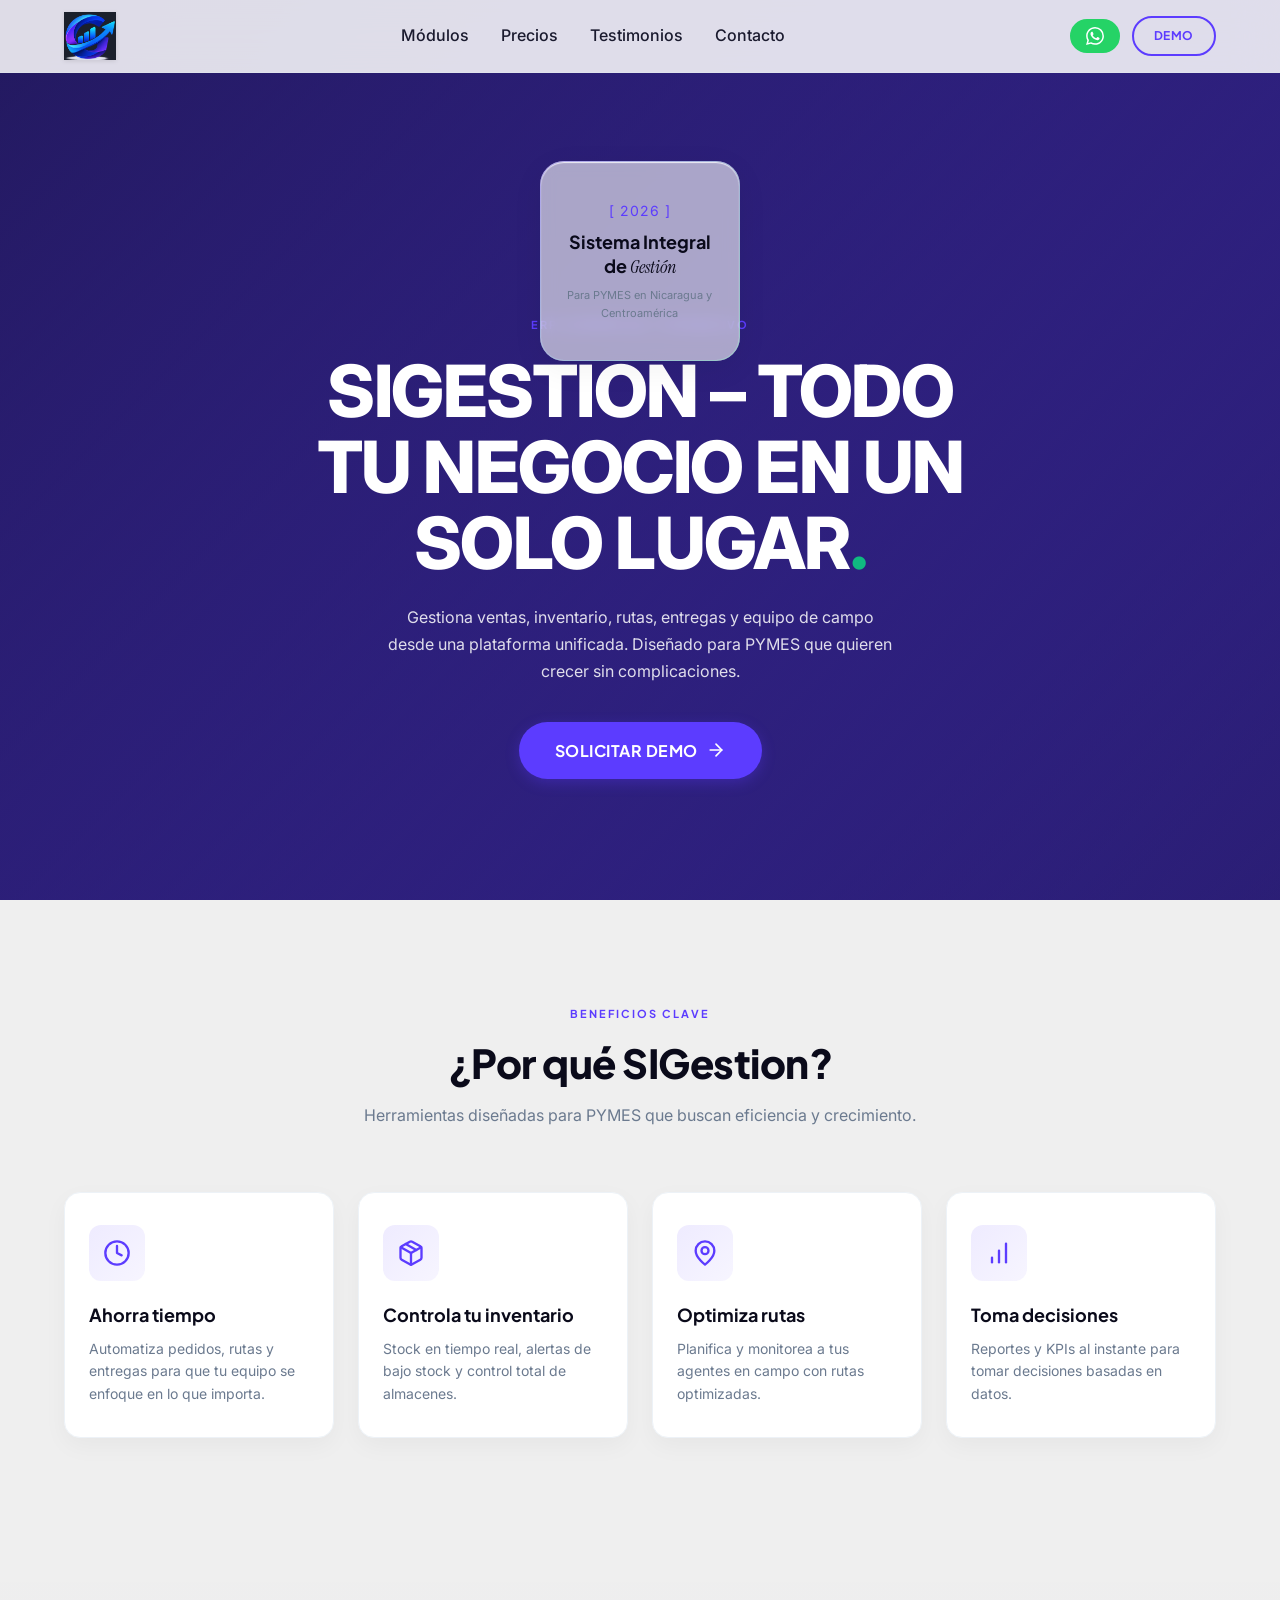
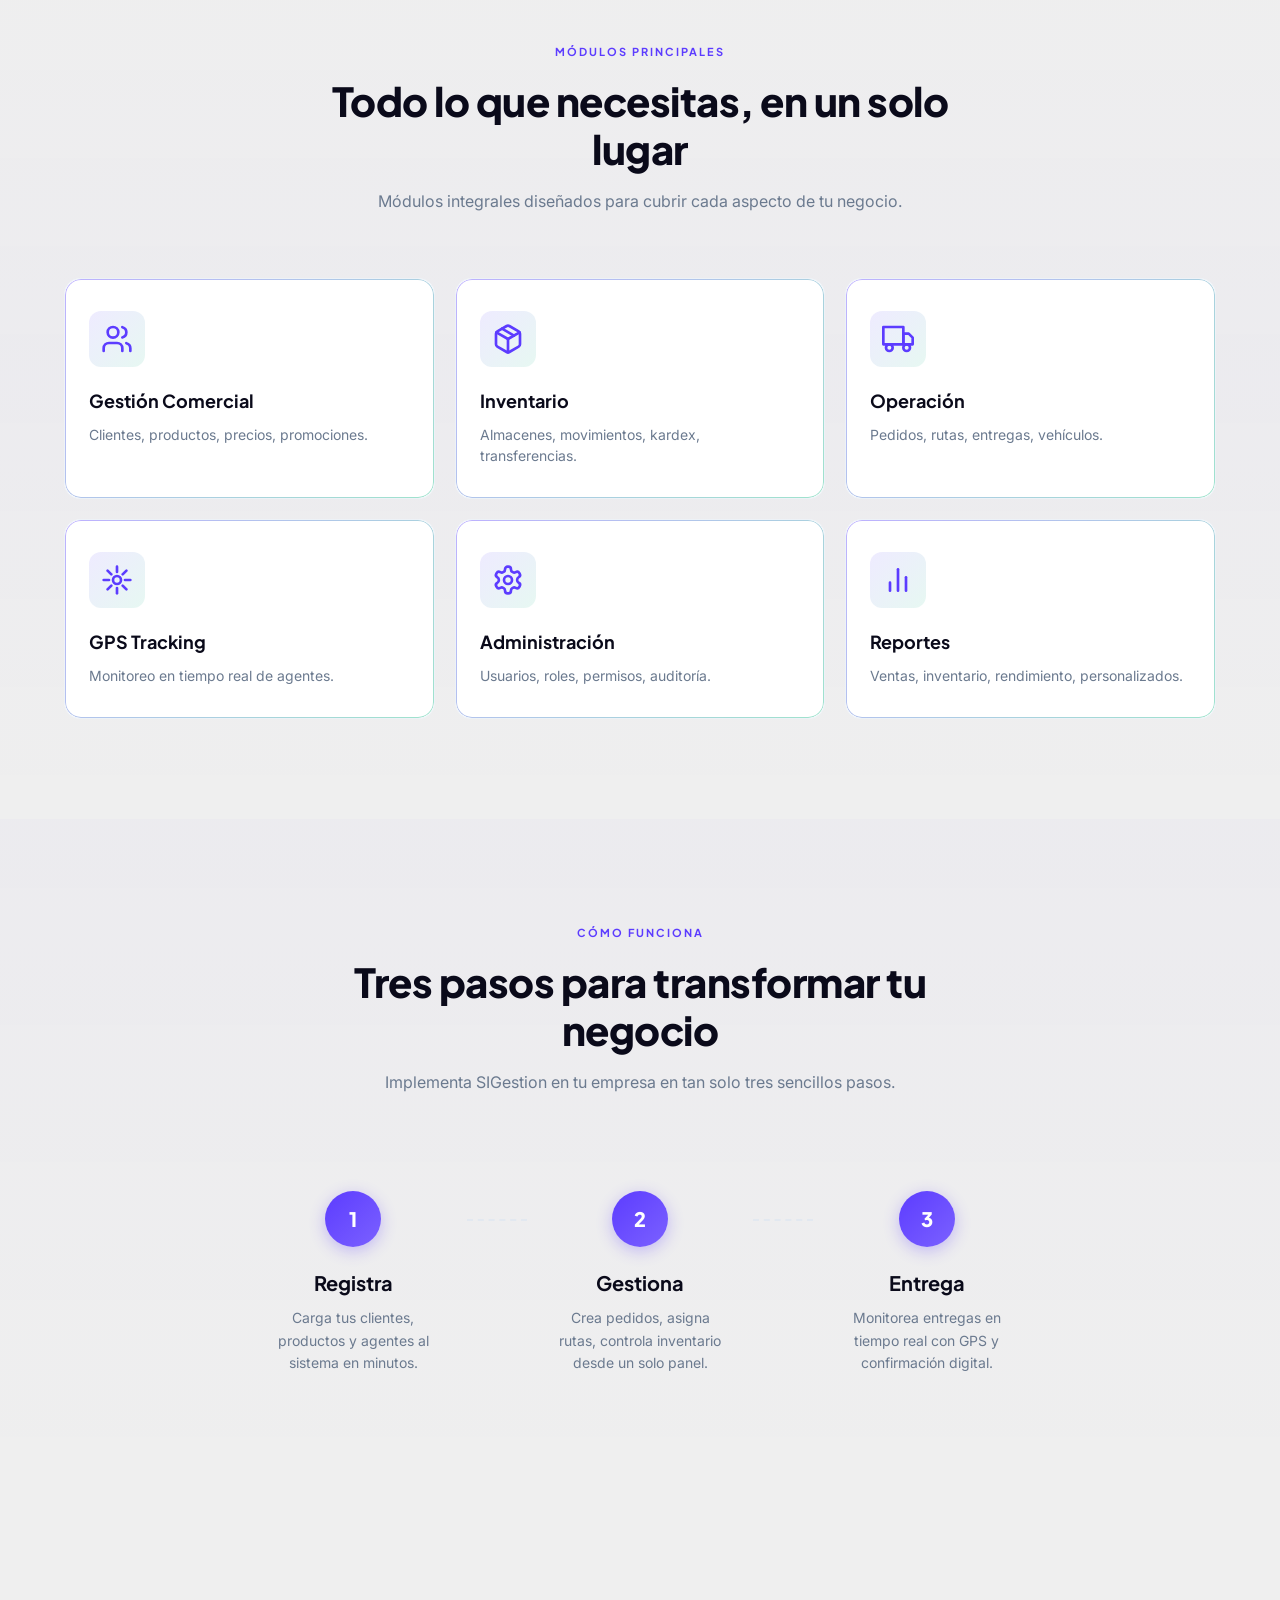
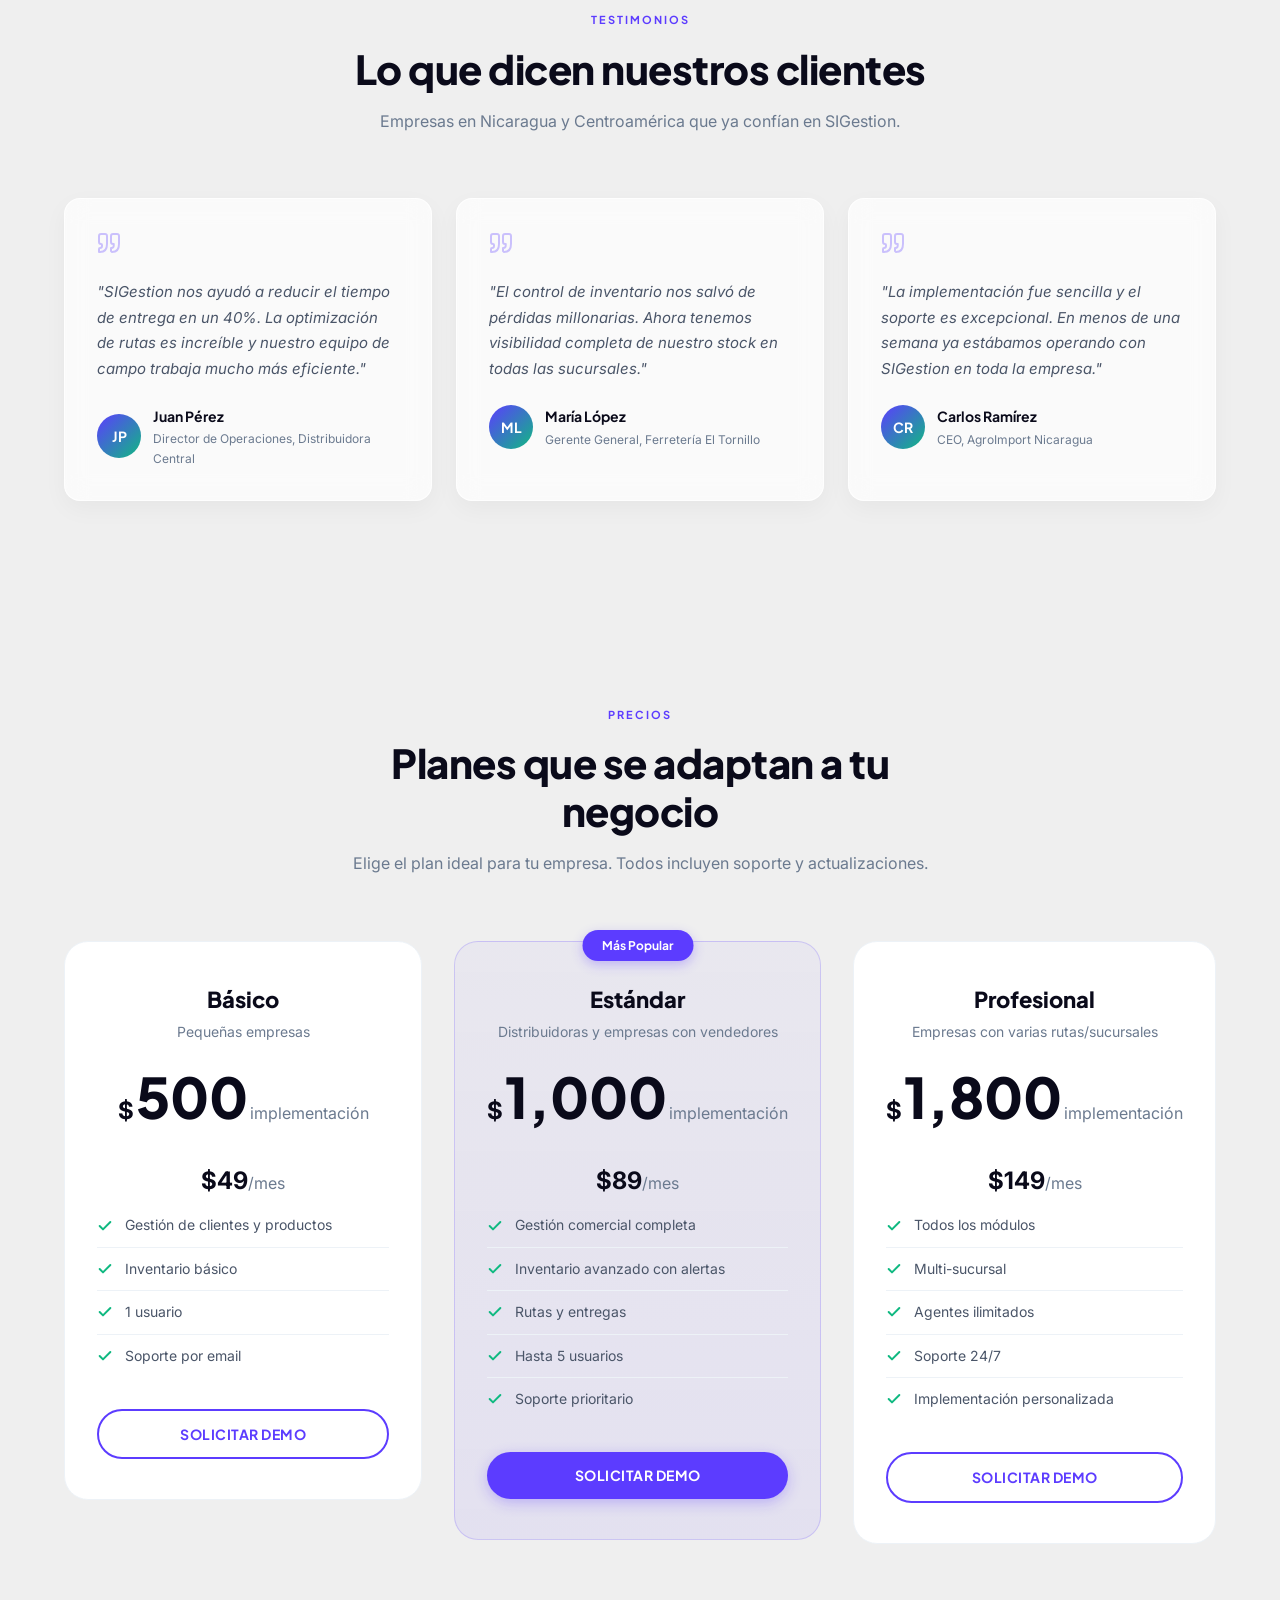
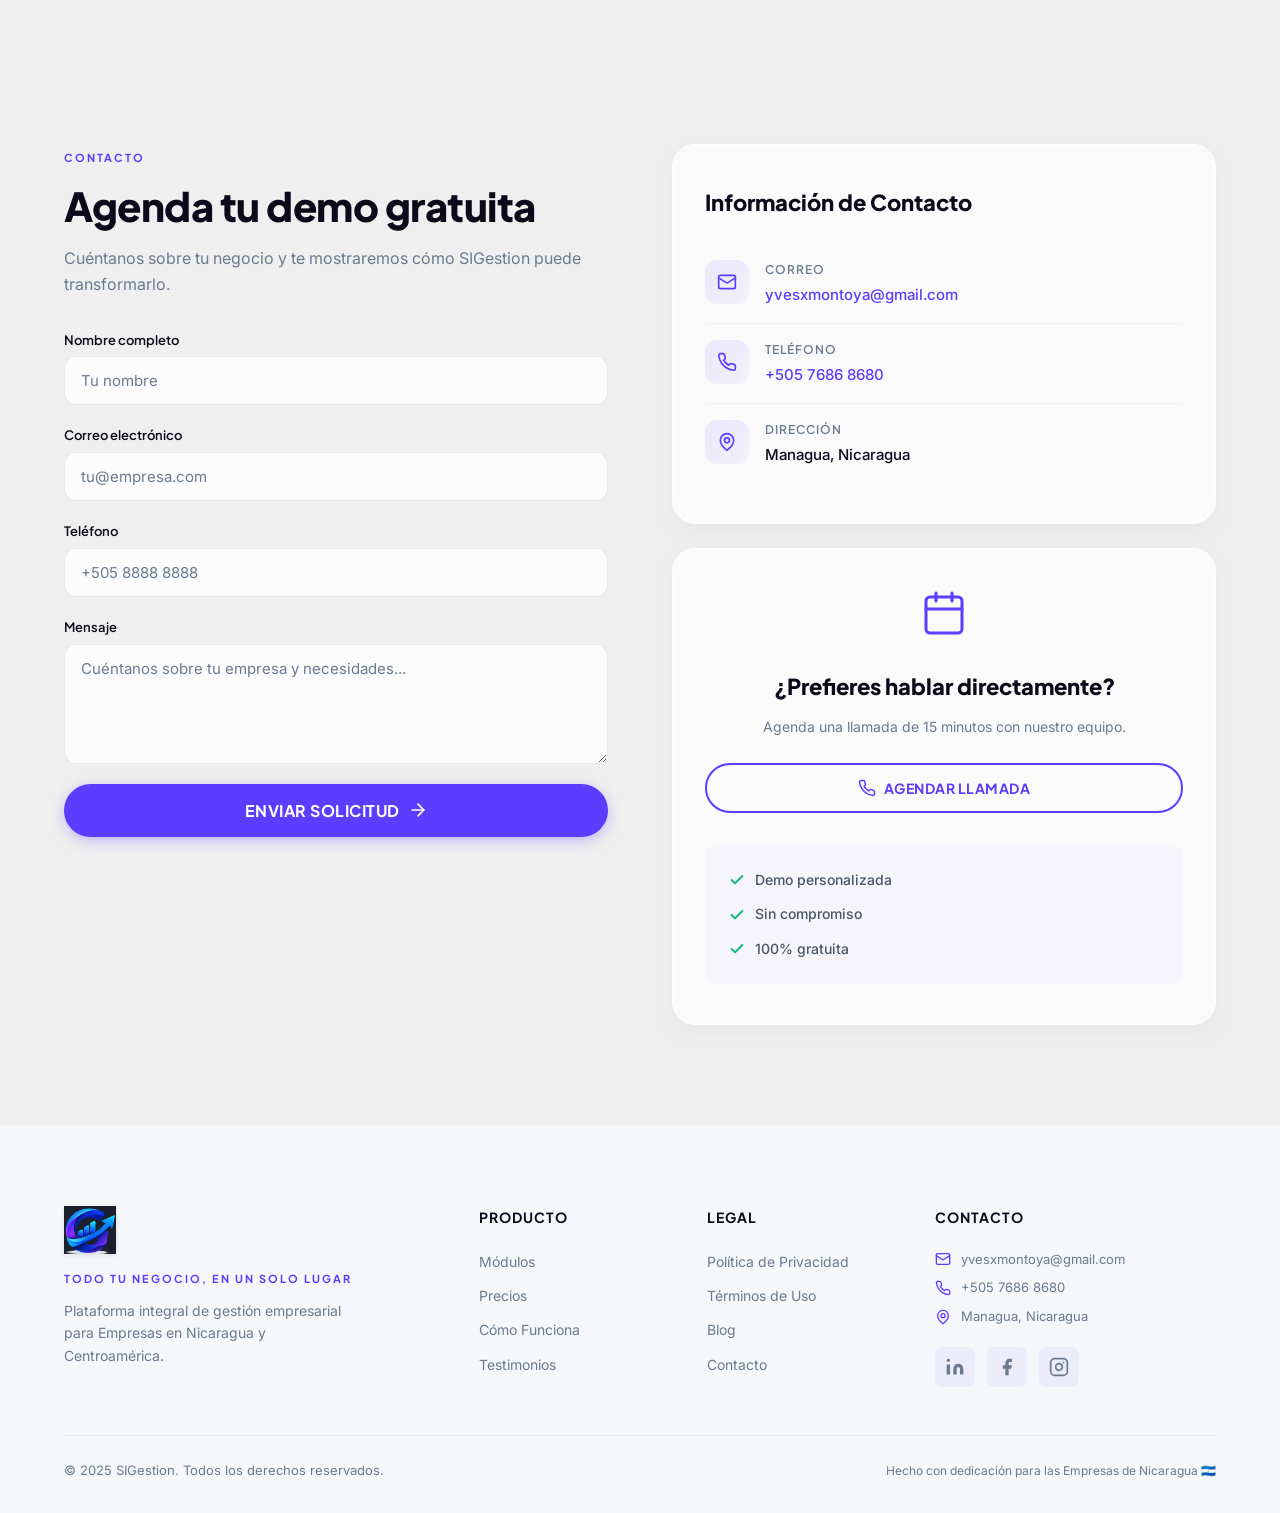
==== commit 9a6d7455: "Update index.html v5" ====
--- a/index.html
+++ b/index.html
@@ -715,7 +715,7 @@
                     </div>
                     <h3 class="schedule-title">¿Prefieres hablar directamente?</h3>
                     <p class="schedule-desc">Agenda una llamada de 15 minutos con nuestro equipo.</p>
-                    <a href="#" class="btn btn-outline-purple btn-full schedule-btn">
+                    <a href="tel:+50576868680" class="btn btn-outline-purple btn-full schedule-btn">
                         <svg width="18" height="18" viewBox="0 0 24 24" fill="none" stroke="currentColor" stroke-width="2" stroke-linecap="round" stroke-linejoin="round"><path d="M22 16.92v3a2 2 0 0 1-2.18 2 19.79 19.79 0 0 1-8.63-3.07 19.5 19.5 0 0 1-6-6 19.79 19.79 0 0 1-3.07-8.67A2 2 0 0 1 4.11 2h3a2 2 0 0 1 2 1.72 12.84 12.84 0 0 0 .7 2.81 2 2 0 0 1-.45 2.11L8.09 9.91a16 16 0 0 0 6 6l1.27-1.27a2 2 0 0 1 2.11-.45 12.84 12.84 0 0 0 2.81.7A2 2 0 0 1 22 16.92z"/></svg>
                         Agendar Llamada
                     </a>
@@ -739,7 +739,7 @@
                     <img src="[data-uri]" alt="SIGestion">
                 </a>
                 <p class="footer-tagline">TODO TU NEGOCIO, EN UN SOLO LUGAR</p>
-                <p class="footer-desc">Plataforma integral de gestión empresarial para PYMES en Nicaragua y Centroamérica.</p>
+                <p class="footer-desc">Plataforma integral de gestión empresarial para Empresas en Nicaragua y Centroamérica.</p>
             </div>
             <div class="footer-links">
                 <h4 class="footer-heading">Producto</h4>
@@ -778,7 +778,7 @@
         </div>
         <div class="footer-bottom">
             <p>&copy; 2025 SIGestion. Todos los derechos reservados.</p>
-            <p class="footer-made">Hecho con dedicación para las PYMES de Nicaragua 🇳🇮</p>
+            <p class="footer-made">Hecho con dedicación para las Empresas de Nicaragua 🇳🇮</p>
         </div>
     </div>
 </footer>
@@ -884,4 +884,4 @@
 })();
 </script>
 </body>
-</html>+</html>
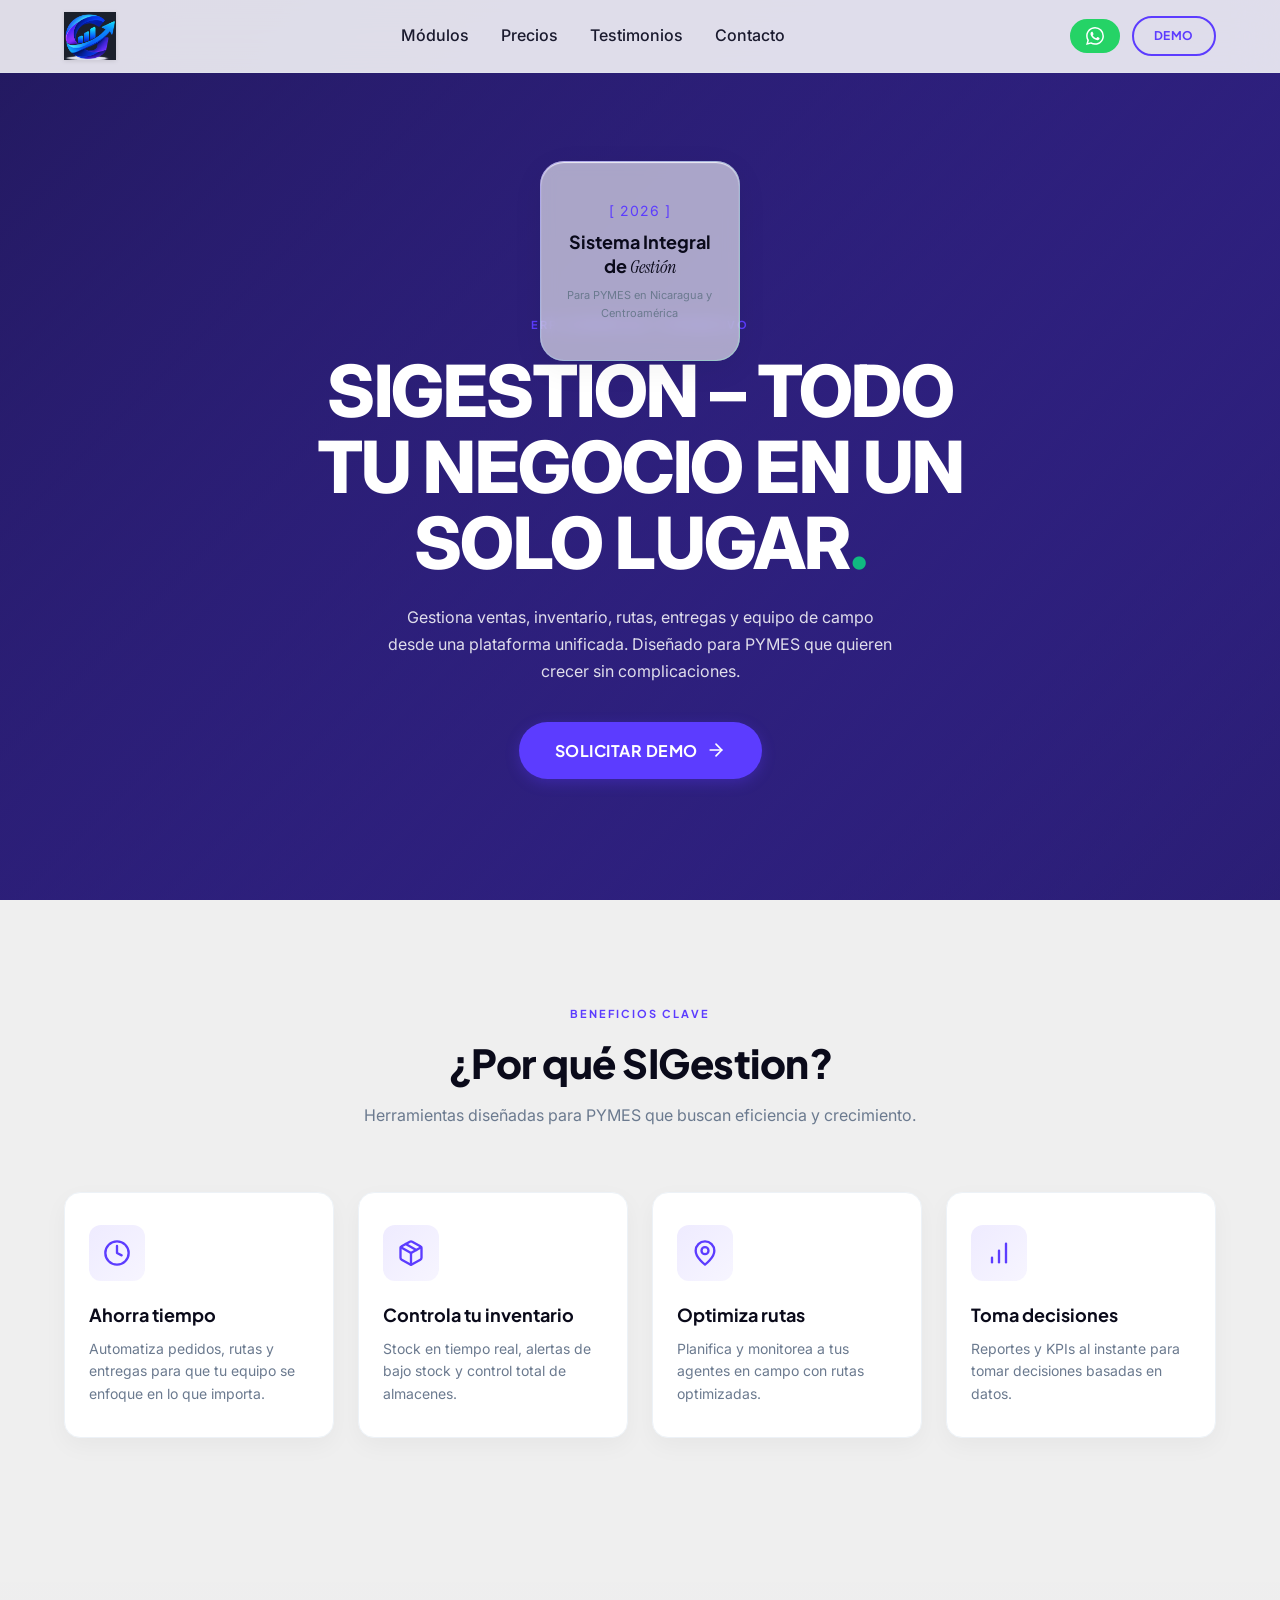
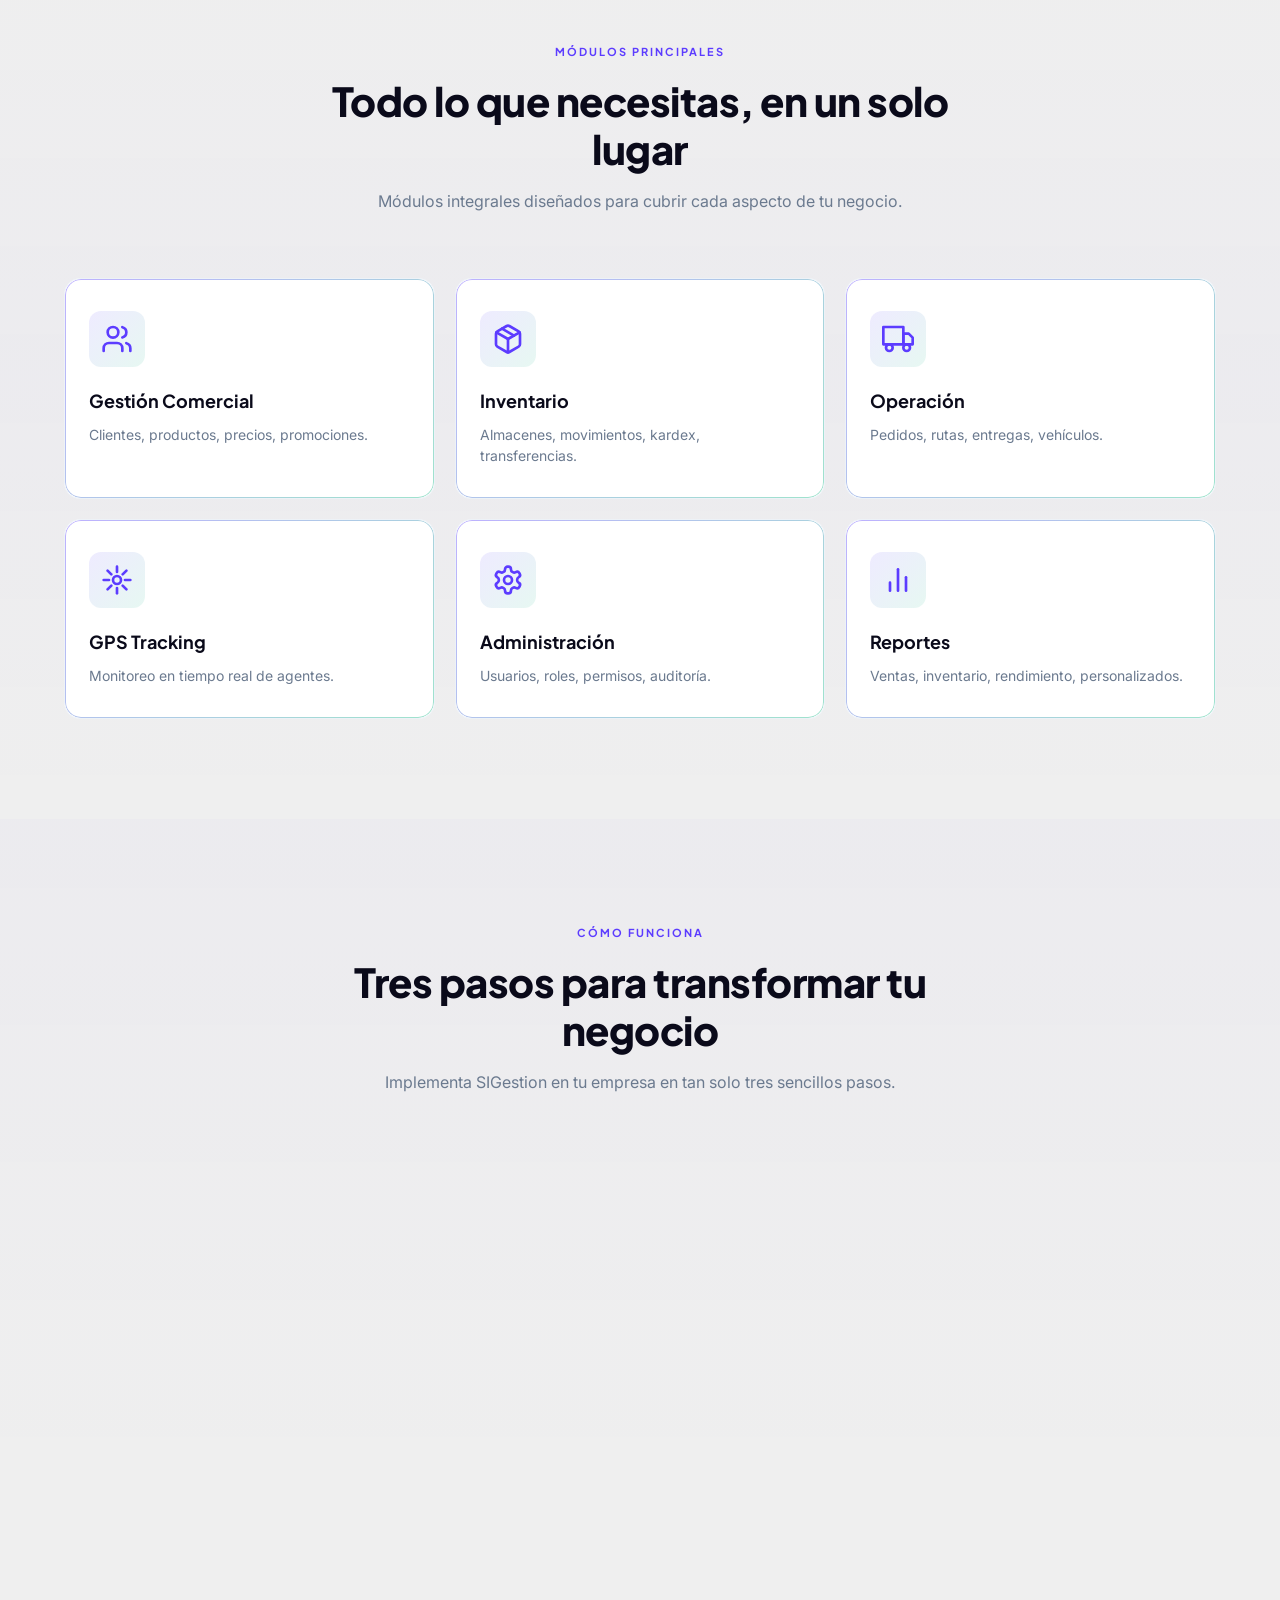
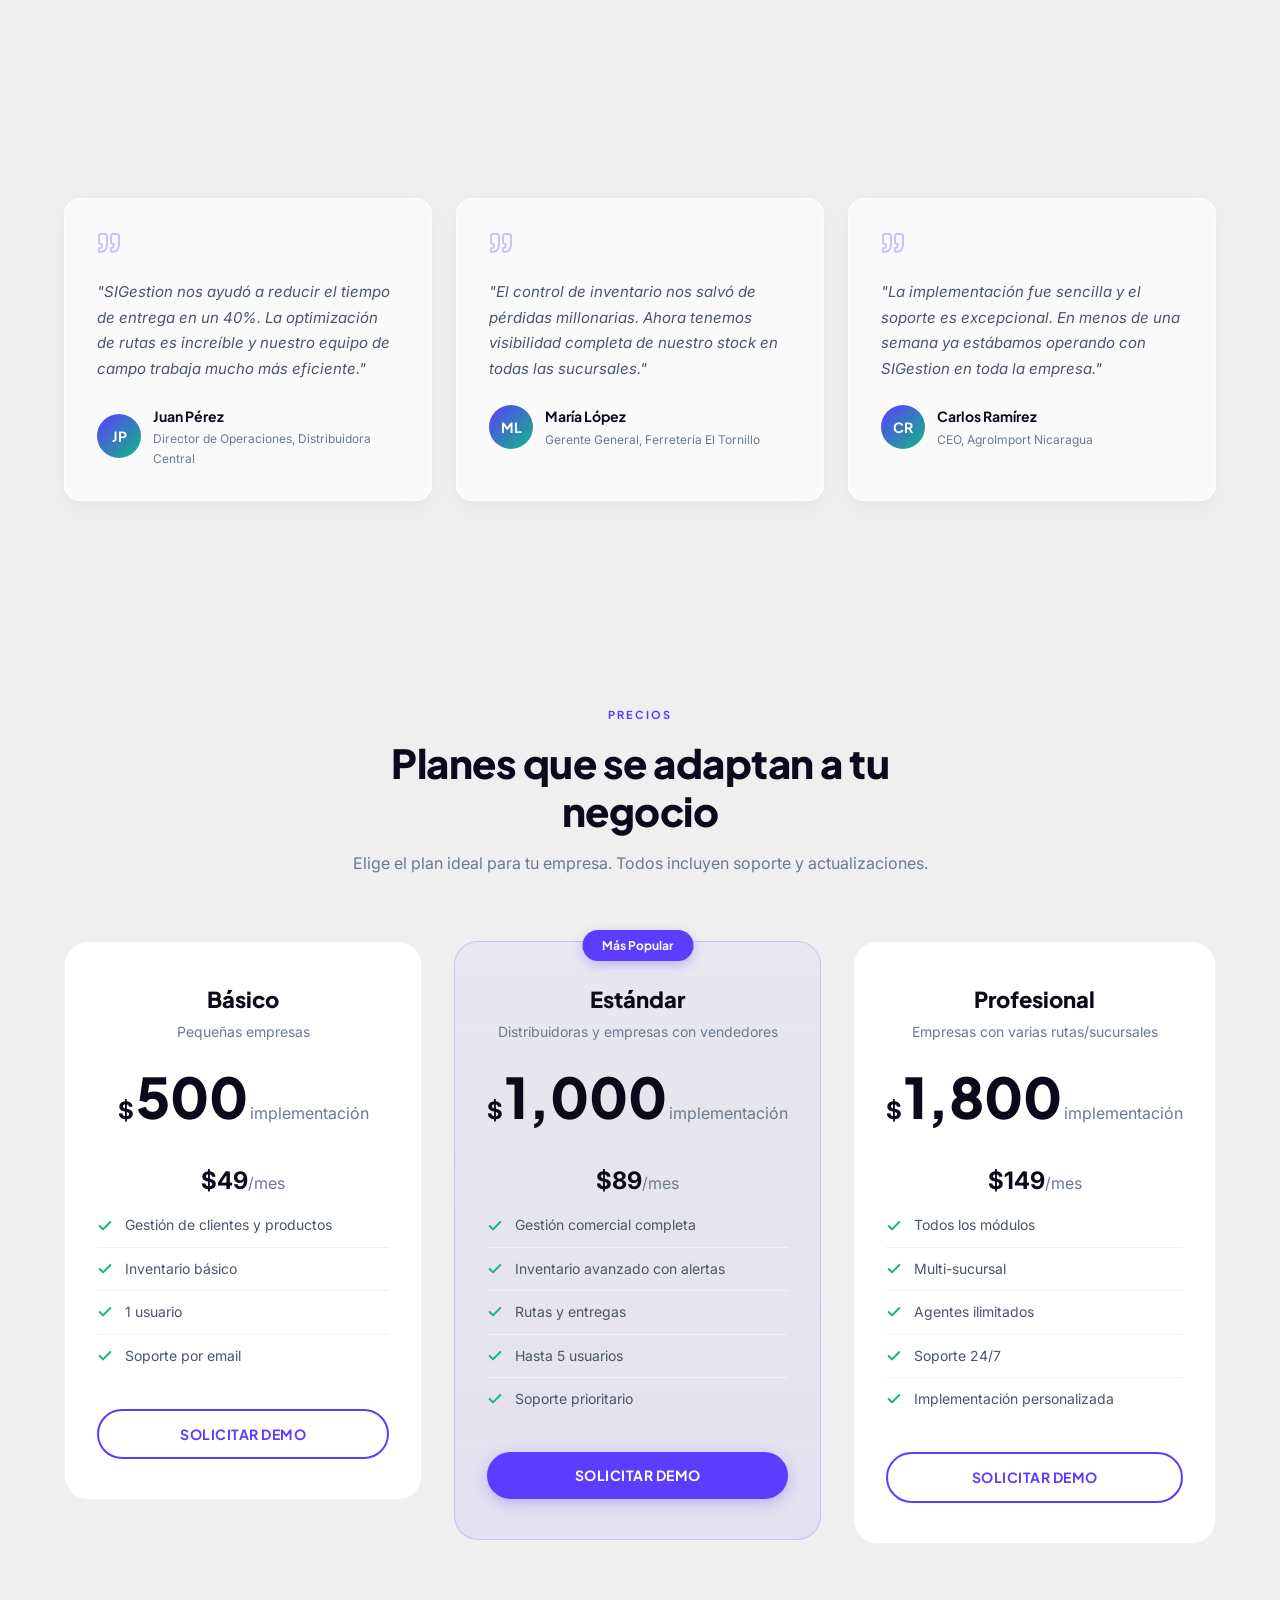
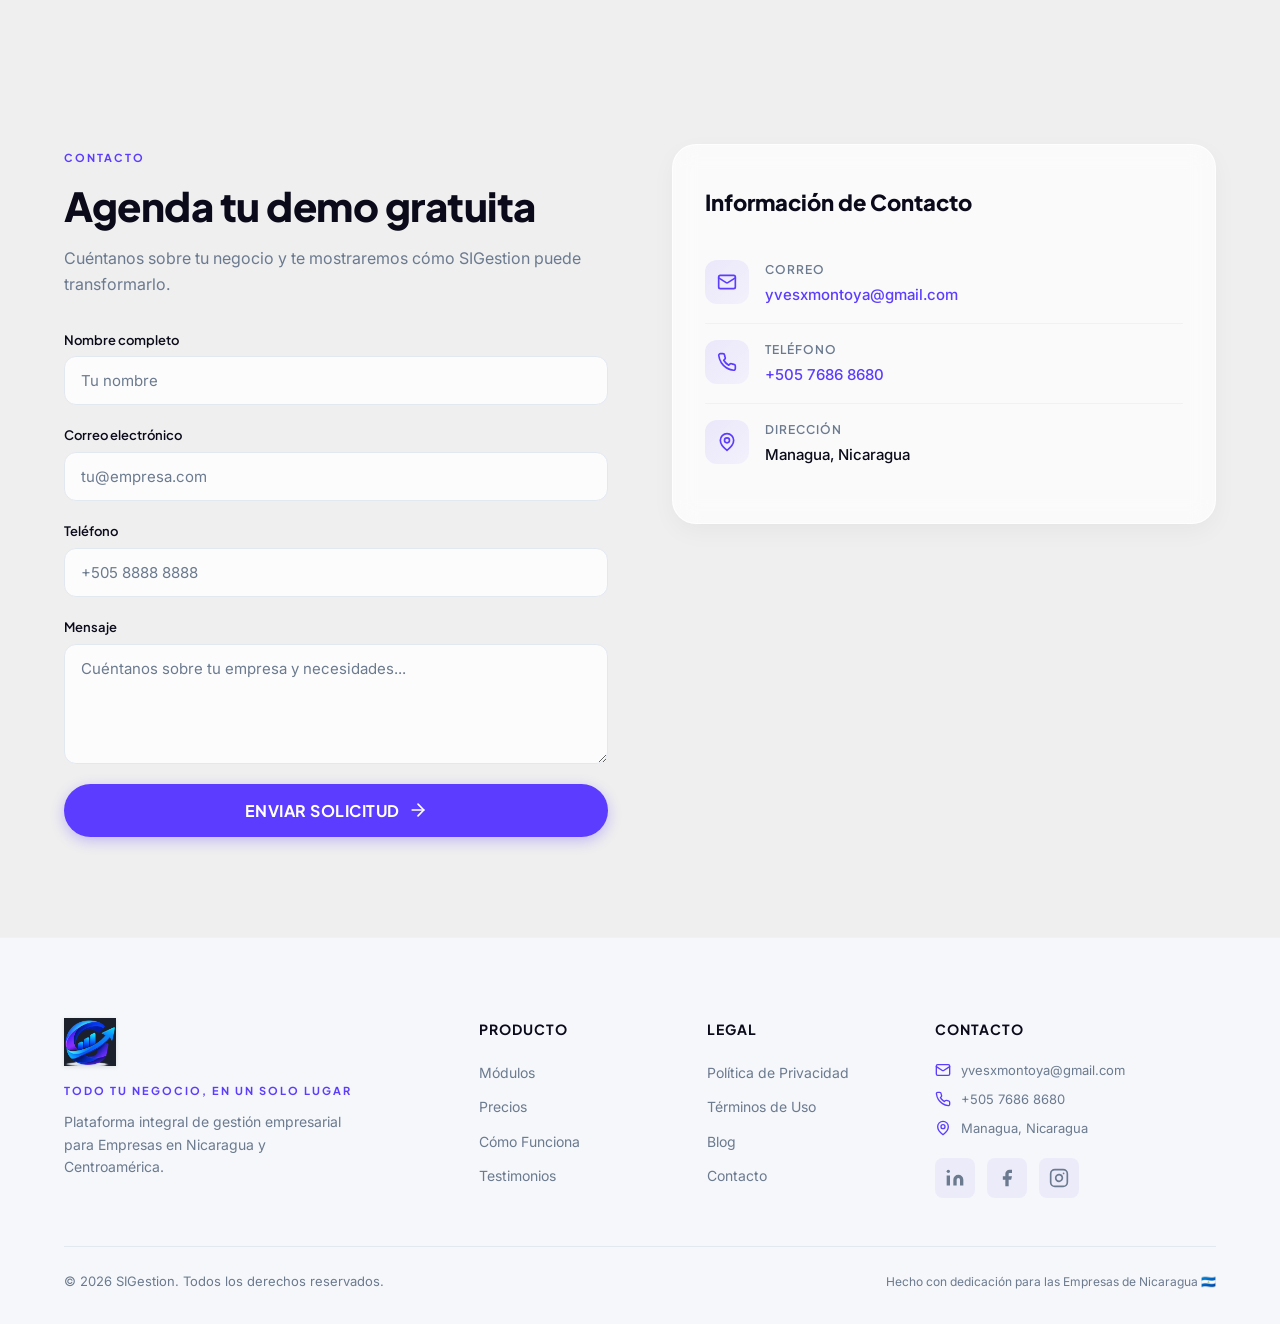
==== commit 4c74db34: "Update index.html v6" ====
--- a/index.html
+++ b/index.html
@@ -709,22 +709,7 @@
                     </div>
                 </div>
 
-                <div class="schedule-card">
-                    <div class="schedule-icon">
-                        <svg width="48" height="48" viewBox="0 0 24 24" fill="none" stroke="#5C3CFF" stroke-width="1.5" stroke-linecap="round" stroke-linejoin="round"><rect x="3" y="4" width="18" height="18" rx="2" ry="2"/><line x1="16" y1="2" x2="16" y2="6"/><line x1="8" y1="2" x2="8" y2="6"/><line x1="3" y1="10" x2="21" y2="10"/></svg>
-                    </div>
-                    <h3 class="schedule-title">¿Prefieres hablar directamente?</h3>
-                    <p class="schedule-desc">Agenda una llamada de 15 minutos con nuestro equipo.</p>
-                    <a href="tel:+50576868680" class="btn btn-outline-purple btn-full schedule-btn">
-                        <svg width="18" height="18" viewBox="0 0 24 24" fill="none" stroke="currentColor" stroke-width="2" stroke-linecap="round" stroke-linejoin="round"><path d="M22 16.92v3a2 2 0 0 1-2.18 2 19.79 19.79 0 0 1-8.63-3.07 19.5 19.5 0 0 1-6-6 19.79 19.79 0 0 1-3.07-8.67A2 2 0 0 1 4.11 2h3a2 2 0 0 1 2 1.72 12.84 12.84 0 0 0 .7 2.81 2 2 0 0 1-.45 2.11L8.09 9.91a16 16 0 0 0 6 6l1.27-1.27a2 2 0 0 1 2.11-.45 12.84 12.84 0 0 0 2.81.7A2 2 0 0 1 22 16.92z"/></svg>
-                        Agendar Llamada
-                    </a>
-                    <div class="schedule-features">
-                        <div class="schedule-feature"><svg width="16" height="16" viewBox="0 0 24 24" fill="none" stroke="#10B981" stroke-width="3" stroke-linecap="round" stroke-linejoin="round"><polyline points="20 6 9 17 4 12"/></svg> Demo personalizada</div>
-                        <div class="schedule-feature"><svg width="16" height="16" viewBox="0 0 24 24" fill="none" stroke="#10B981" stroke-width="3" stroke-linecap="round" stroke-linejoin="round"><polyline points="20 6 9 17 4 12"/></svg> Sin compromiso</div>
-                        <div class="schedule-feature"><svg width="16" height="16" viewBox="0 0 24 24" fill="none" stroke="#10B981" stroke-width="3" stroke-linecap="round" stroke-linejoin="round"><polyline points="20 6 9 17 4 12"/></svg> 100% gratuita</div>
-                    </div>
-                </div>
+                
             </div>
         </div>
     </div>
@@ -777,7 +762,7 @@
             </div>
         </div>
         <div class="footer-bottom">
-            <p>&copy; 2025 SIGestion. Todos los derechos reservados.</p>
+            <p>&copy; 2026 SIGestion. Todos los derechos reservados.</p>
             <p class="footer-made">Hecho con dedicación para las Empresas de Nicaragua 🇳🇮</p>
         </div>
     </div>
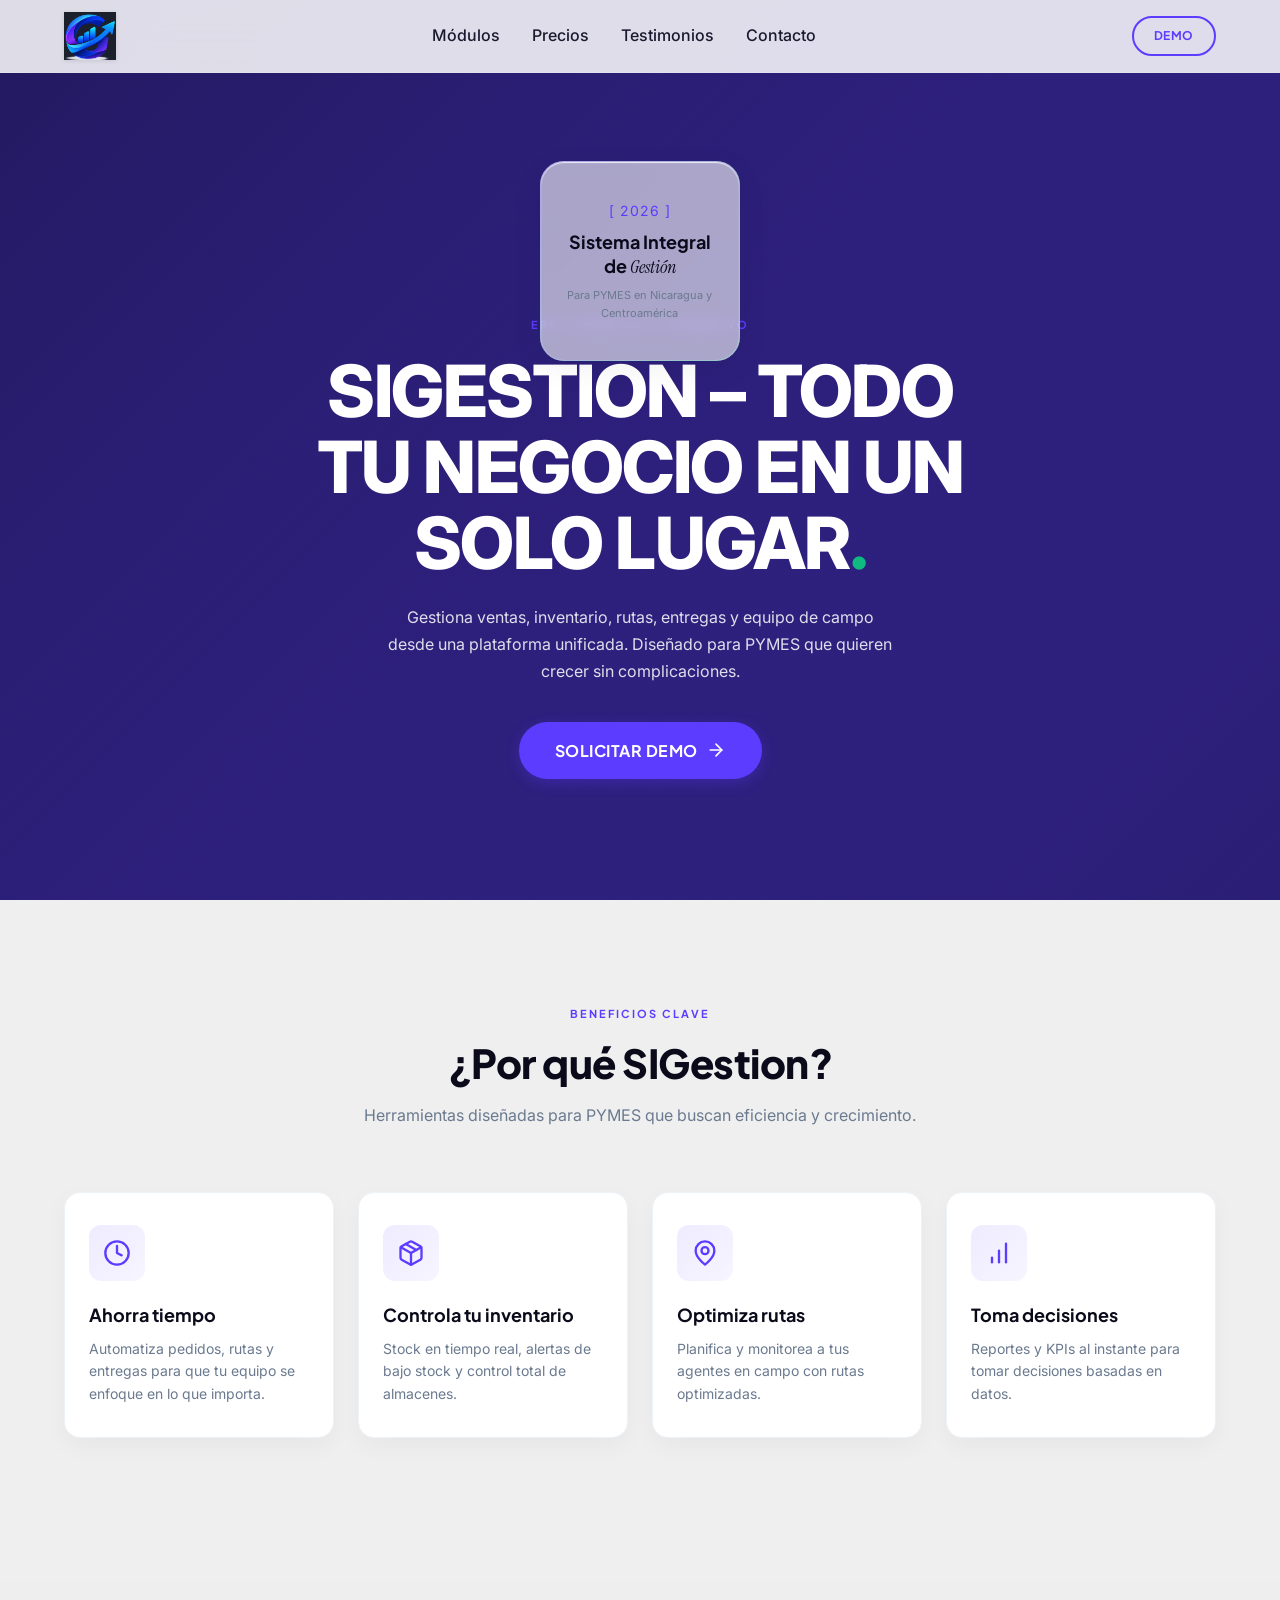
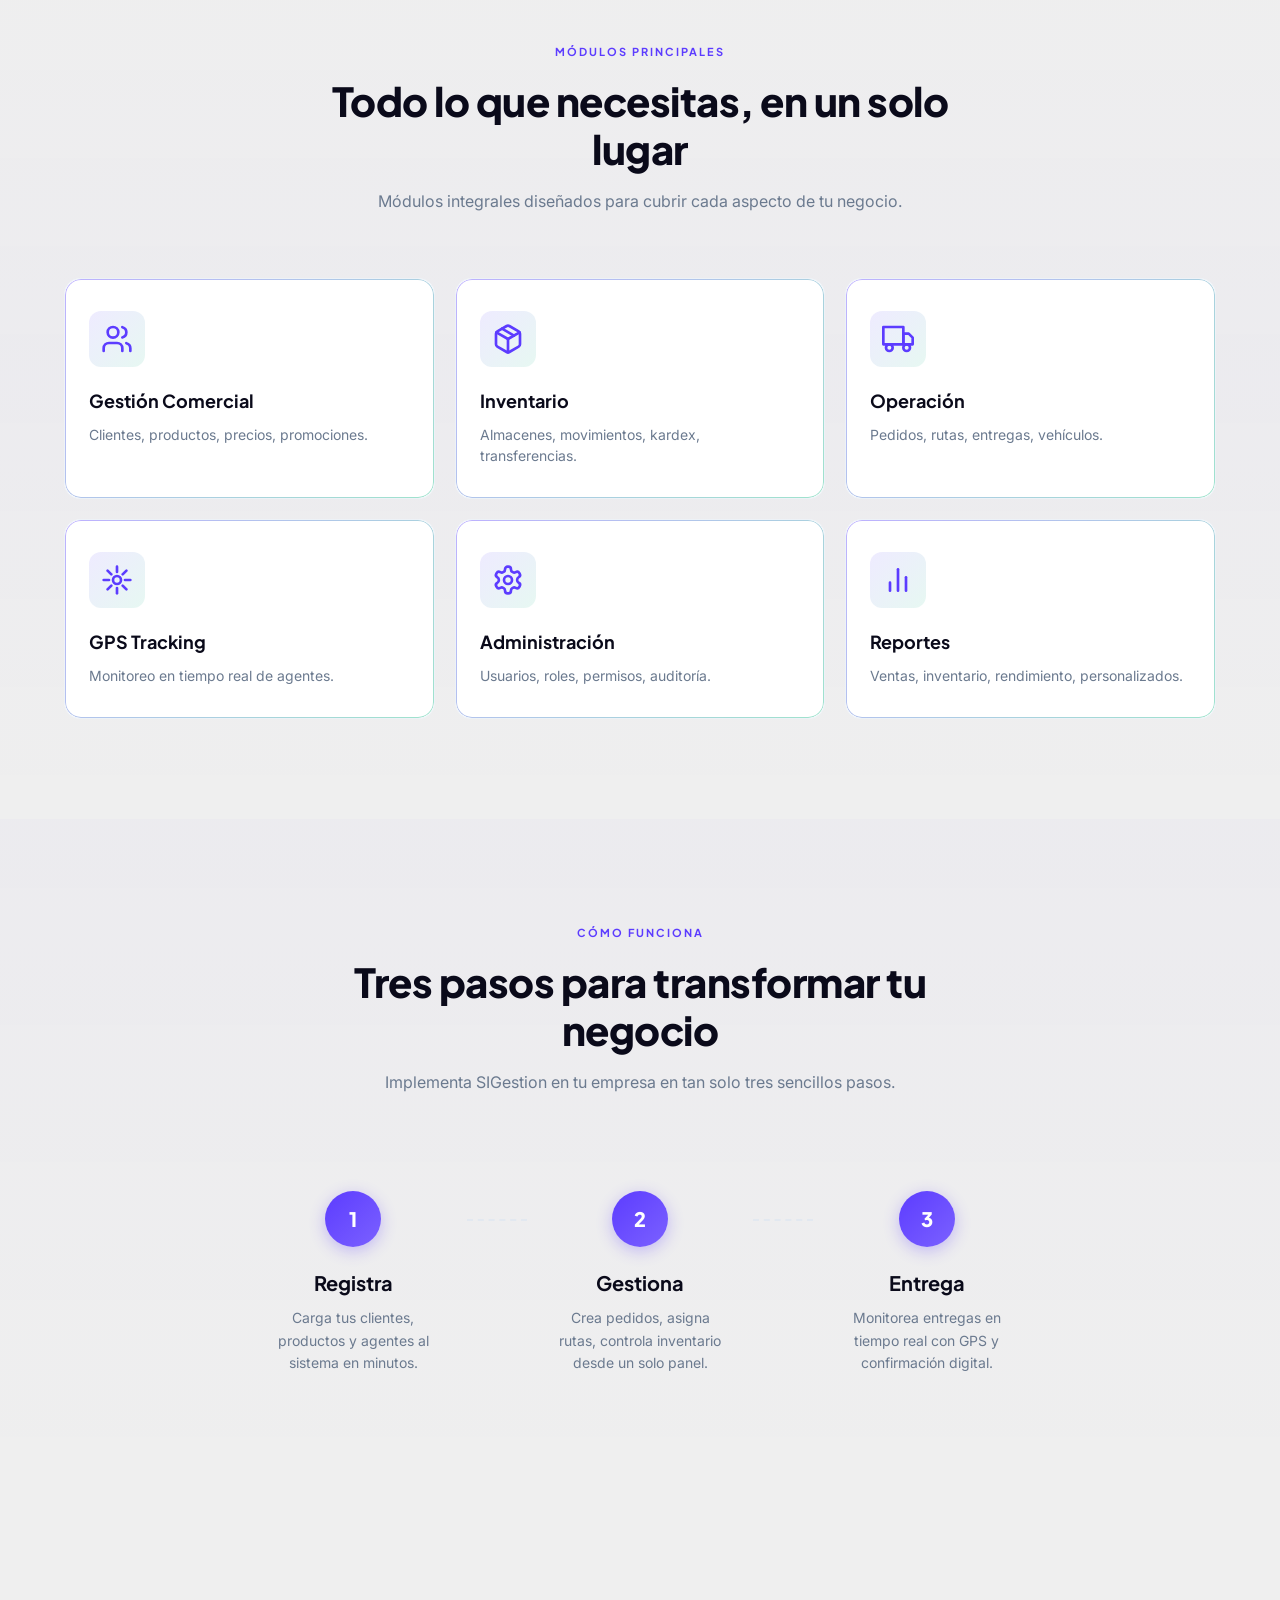
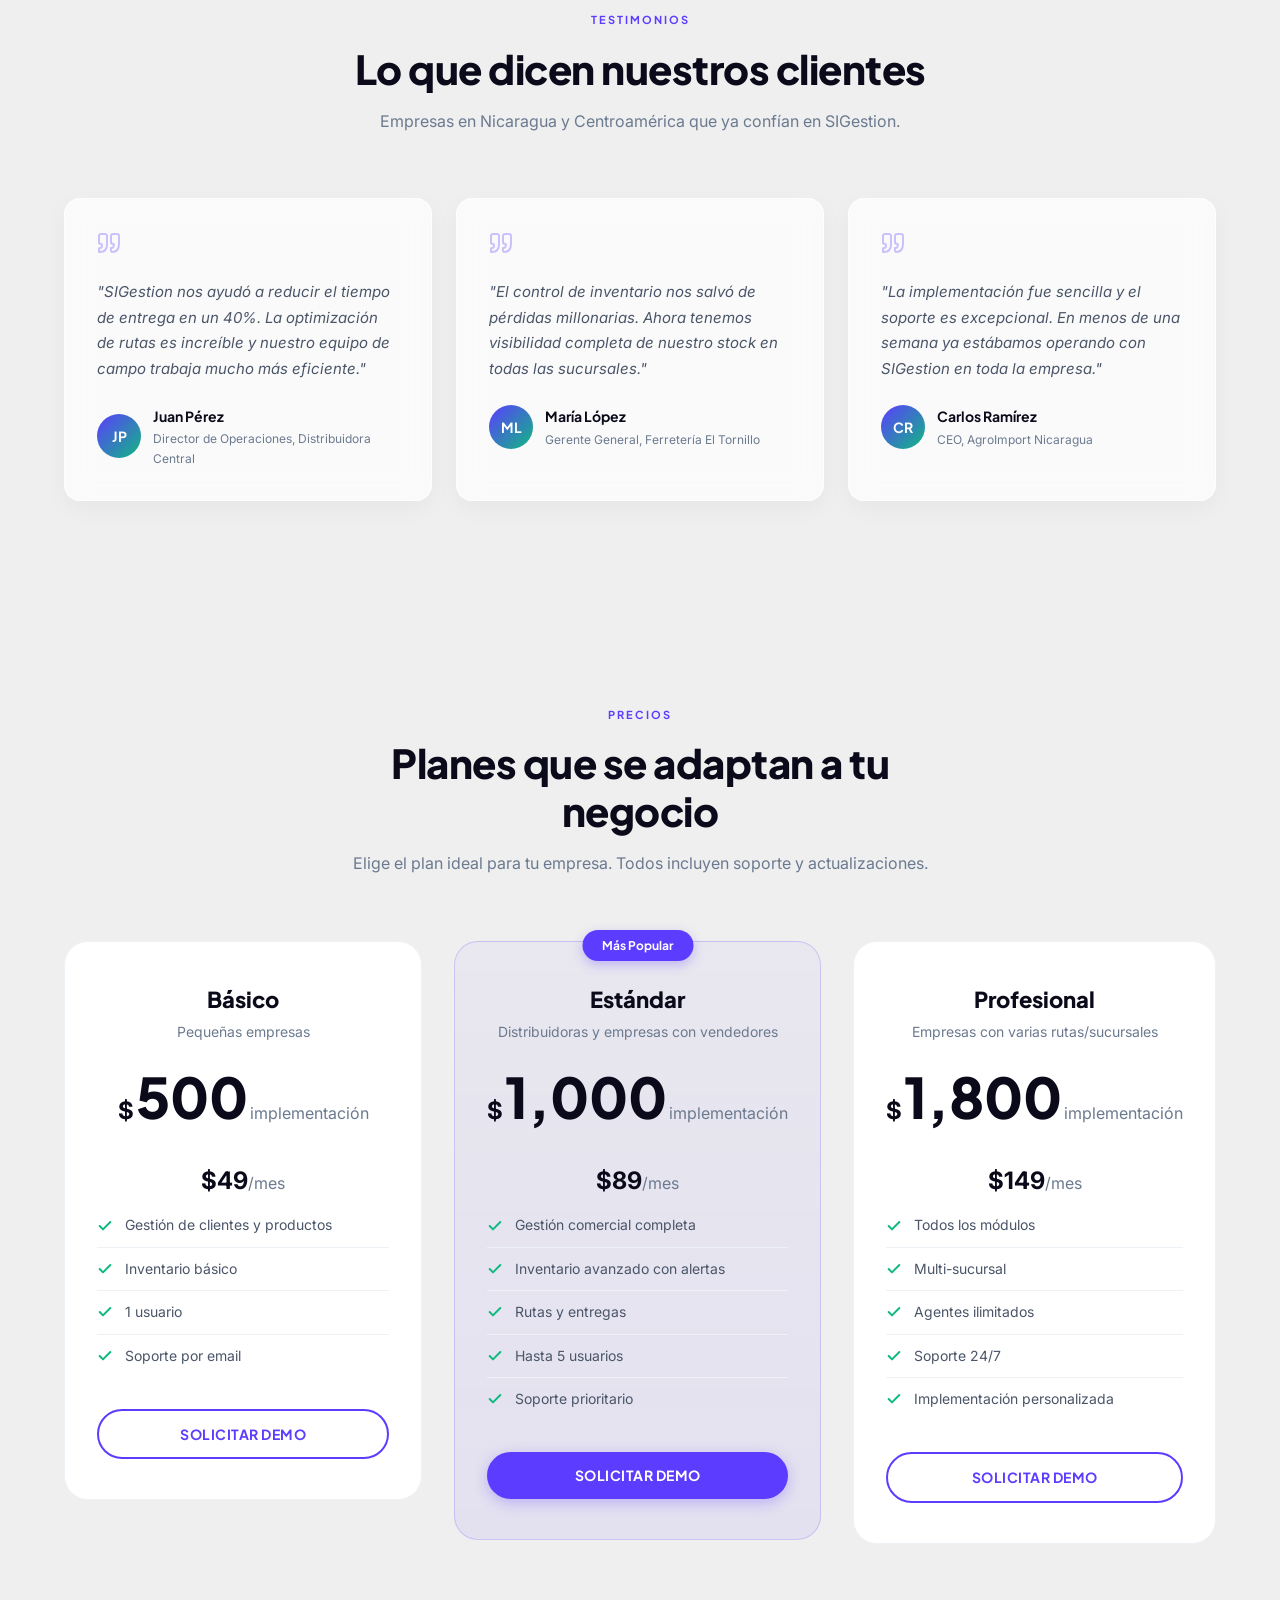
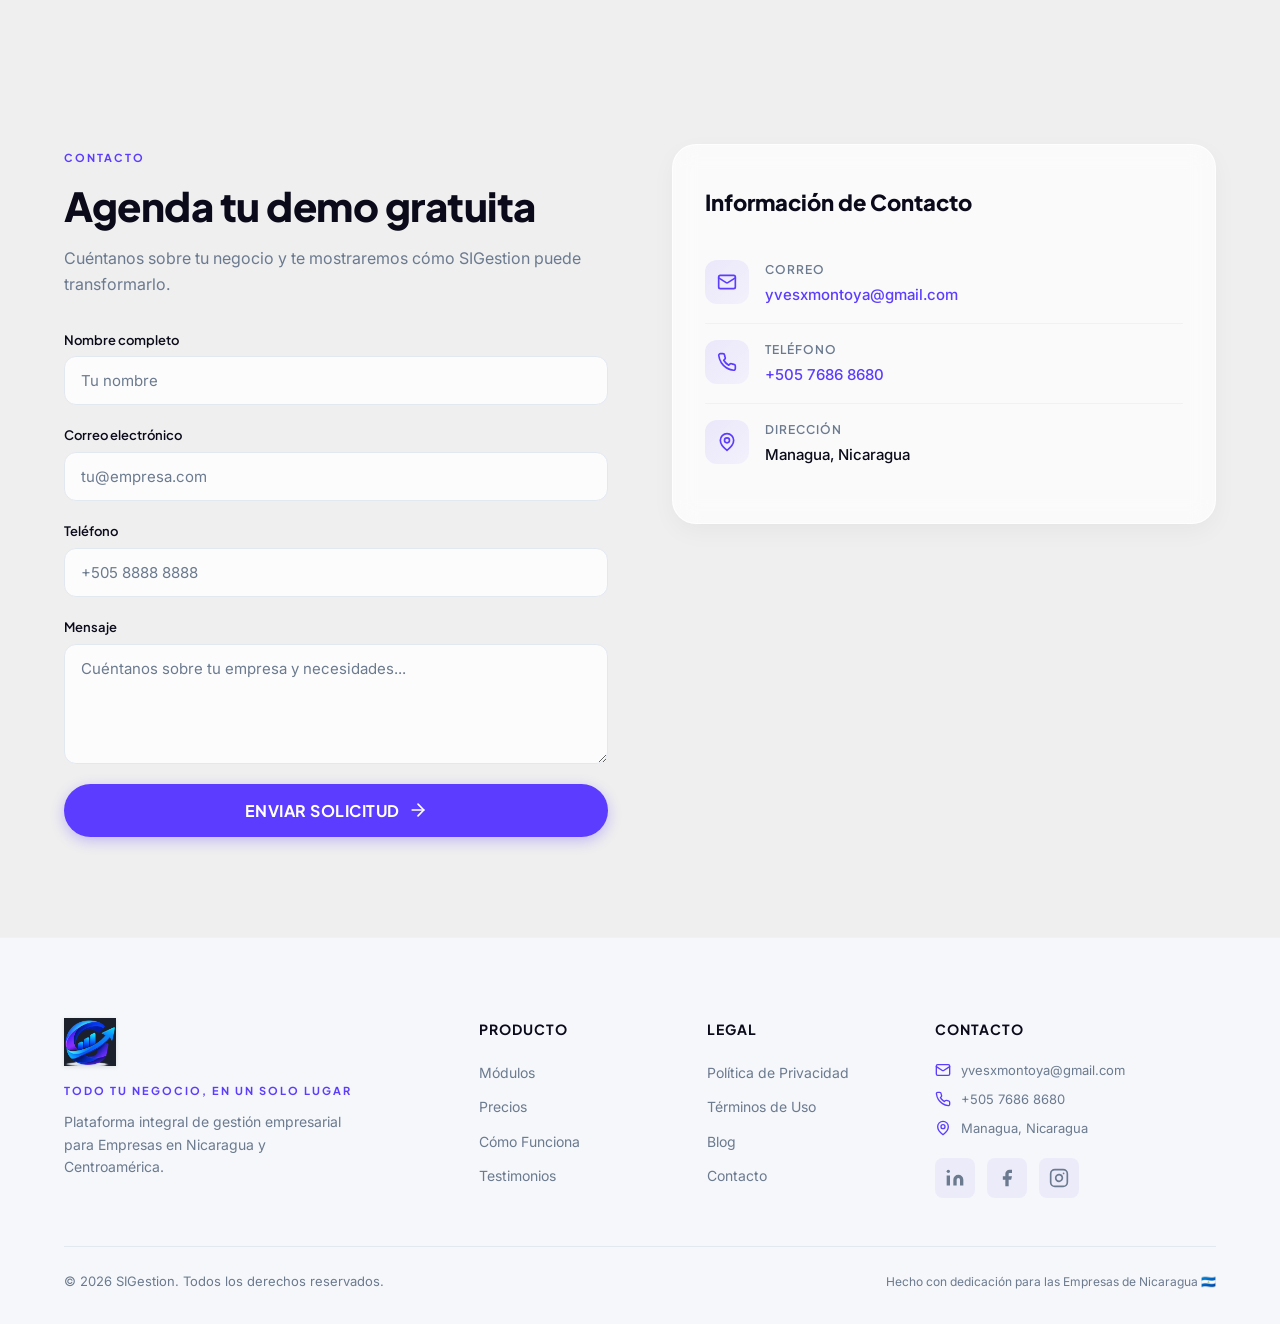
==== commit 042544cd: "Update index.html v7" ====
--- a/index.html
+++ b/index.html
@@ -331,9 +331,7 @@
             <a href="#contacto" class="nav-link">Contacto</a>
         </nav>
         <div class="header-actions">
-            <a href="https://wa.me/50576868680" target="_blank" rel="noopener noreferrer" class="btn-whatsapp" aria-label="WhatsApp">
-                <svg width="18" height="18" viewBox="0 0 24 24" fill="currentColor"><path d="M17.472 14.382c-.297-.149-1.758-.867-2.03-.967-.273-.099-.471-.148-.67.15-.197.297-.767.966-.94 1.164-.173.199-.347.223-.644.075-.297-.15-1.255-.463-2.39-1.475-.883-.788-1.48-1.761-1.653-2.059-.173-.297-.018-.458.13-.606.134-.133.298-.347.446-.52.149-.174.198-.298.298-.497.099-.198.05-.371-.025-.52-.075-.149-.669-1.612-.916-2.207-.242-.579-.487-.5-.669-.51-.173-.008-.371-.01-.57-.01-.198 0-.52.074-.792.372-.272.297-1.04 1.016-1.04 2.479 0 1.462 1.065 2.875 1.213 3.074.149.198 2.096 3.2 5.077 4.487.709.306 1.262.489 1.694.625.712.227 1.36.195 1.871.118.571-.085 1.758-.719 2.006-1.413.248-.694.248-1.289.173-1.413-.074-.124-.272-.198-.57-.347m-5.421 7.403h-.004a9.87 9.87 0 01-5.031-1.378l-.361-.214-3.741.982.998-3.648-.235-.374a9.86 9.86 0 01-1.51-5.26c.001-5.45 4.436-9.884 9.888-9.884 2.64 0 5.122 1.03 6.988 2.898a9.825 9.825 0 012.893 6.994c-.003 5.45-4.437 9.884-9.885 9.884m8.413-18.297A11.815 11.815 0 0012.05 0C5.495 0 .16 5.335.157 11.892c0 2.096.547 4.142 1.588 5.945L.057 24l6.305-1.654a11.882 11.882 0 005.683 1.448h.005c6.554 0 11.89-5.335 11.893-11.893a11.821 11.821 0 00-3.48-8.413z"/></svg>
-            </a>
+           
             <a href="#contacto" class="btn btn-outline-purple btn-sm">Demo</a>
             <button class="hamburger" id="menu-toggle" aria-label="Abrir menú" aria-expanded="false">
                 <span class="hamburger-line"></span>
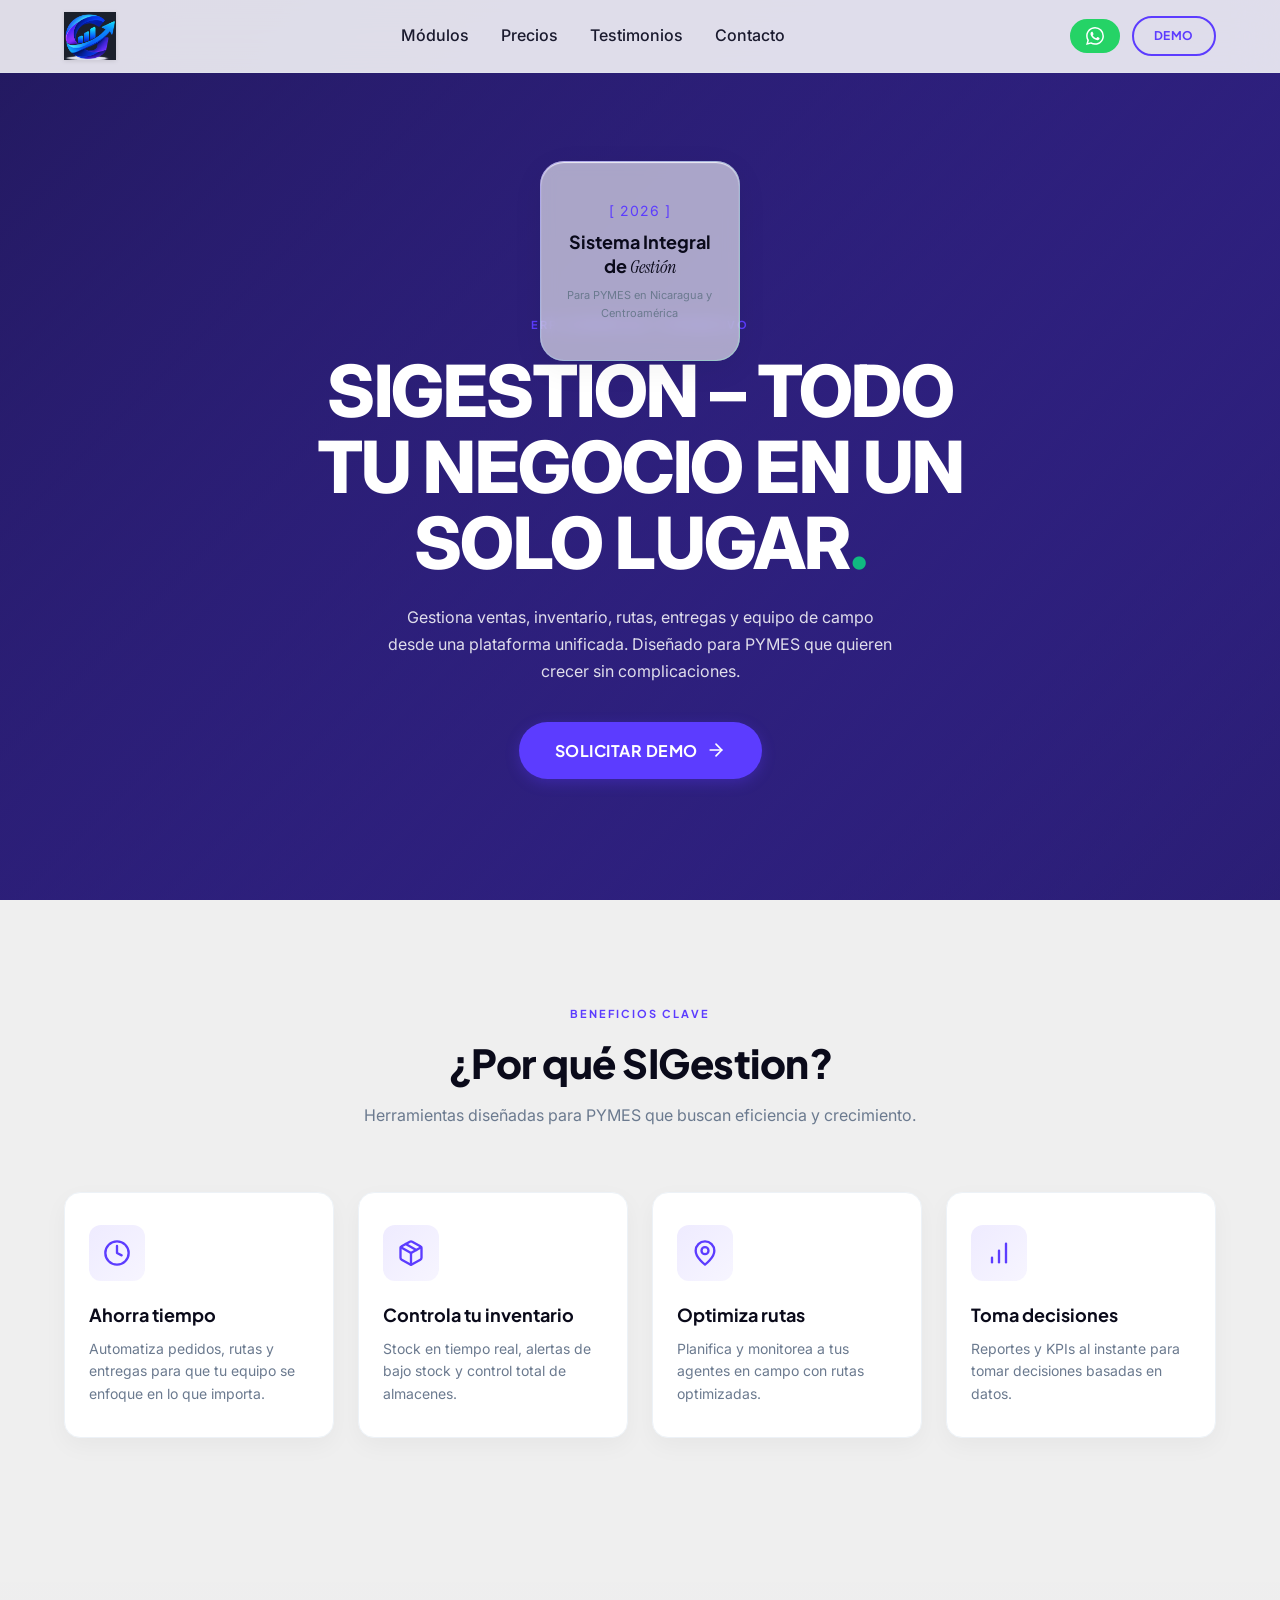
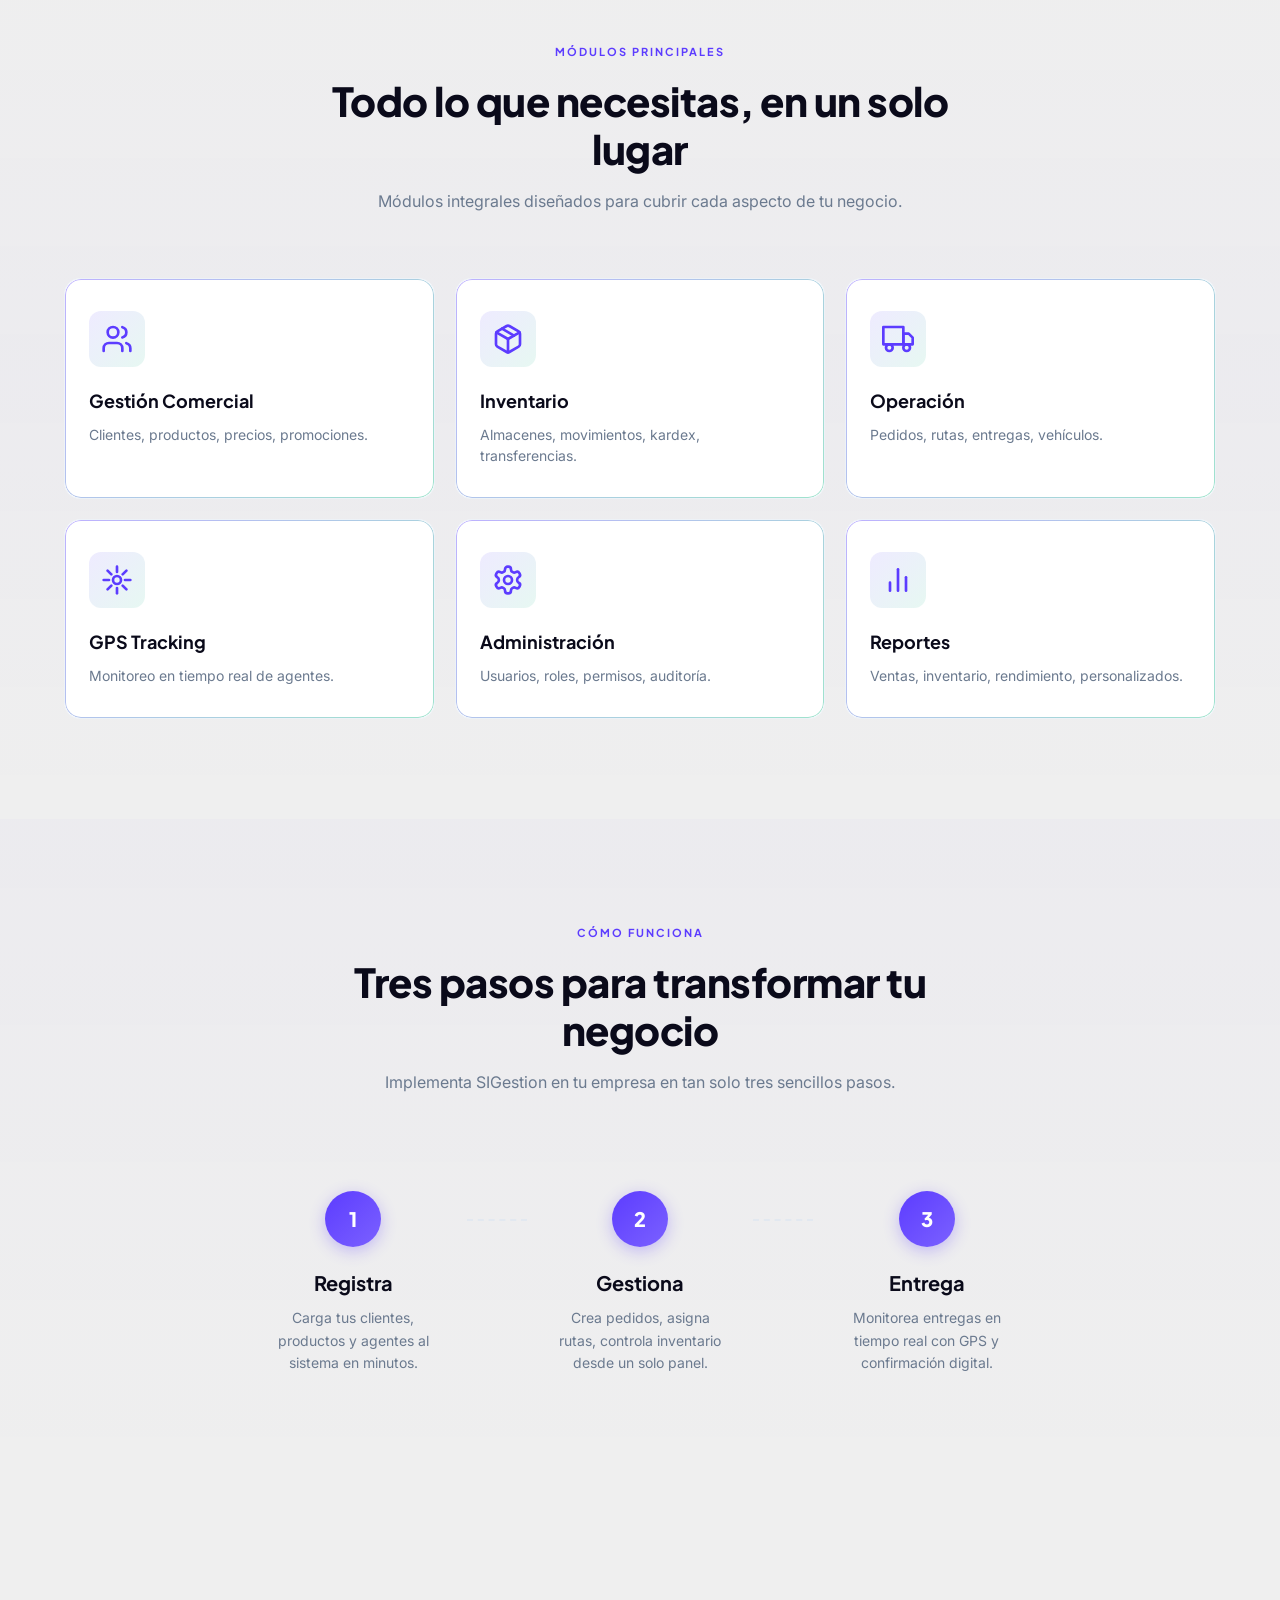
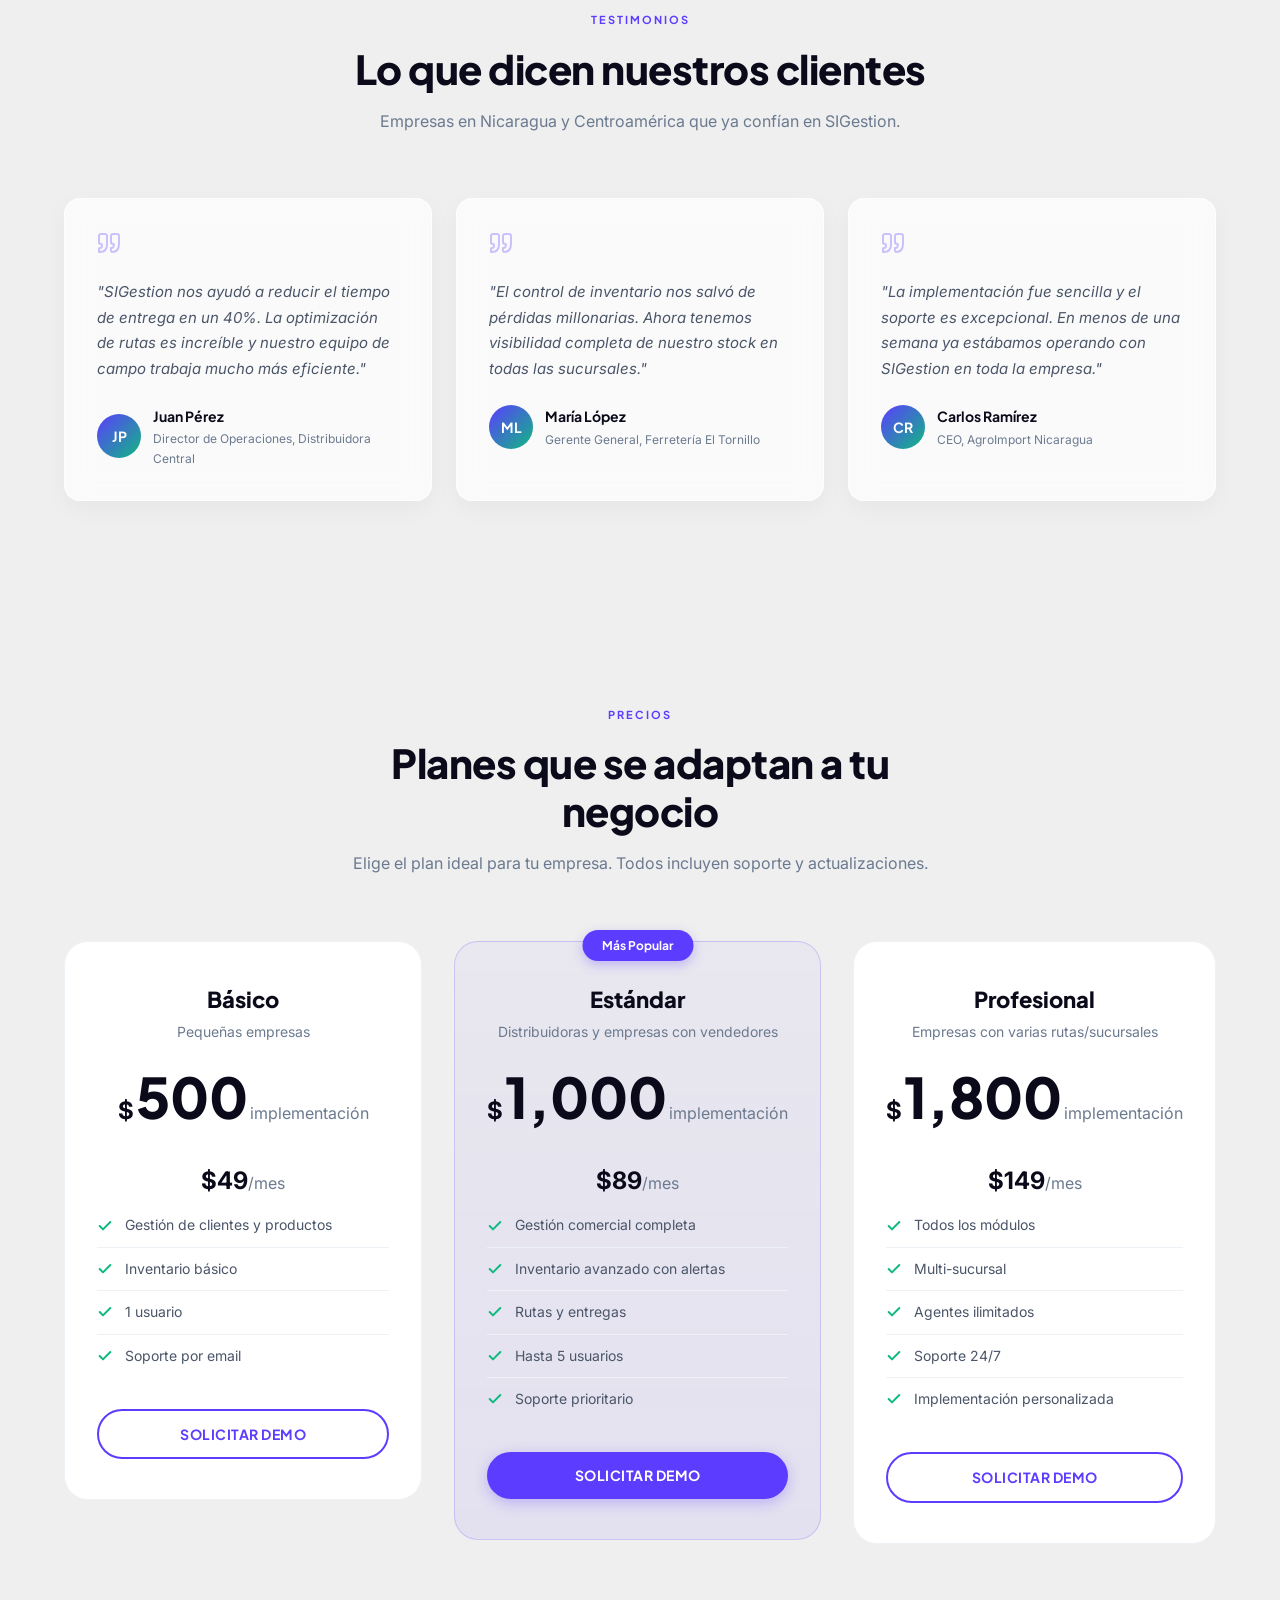
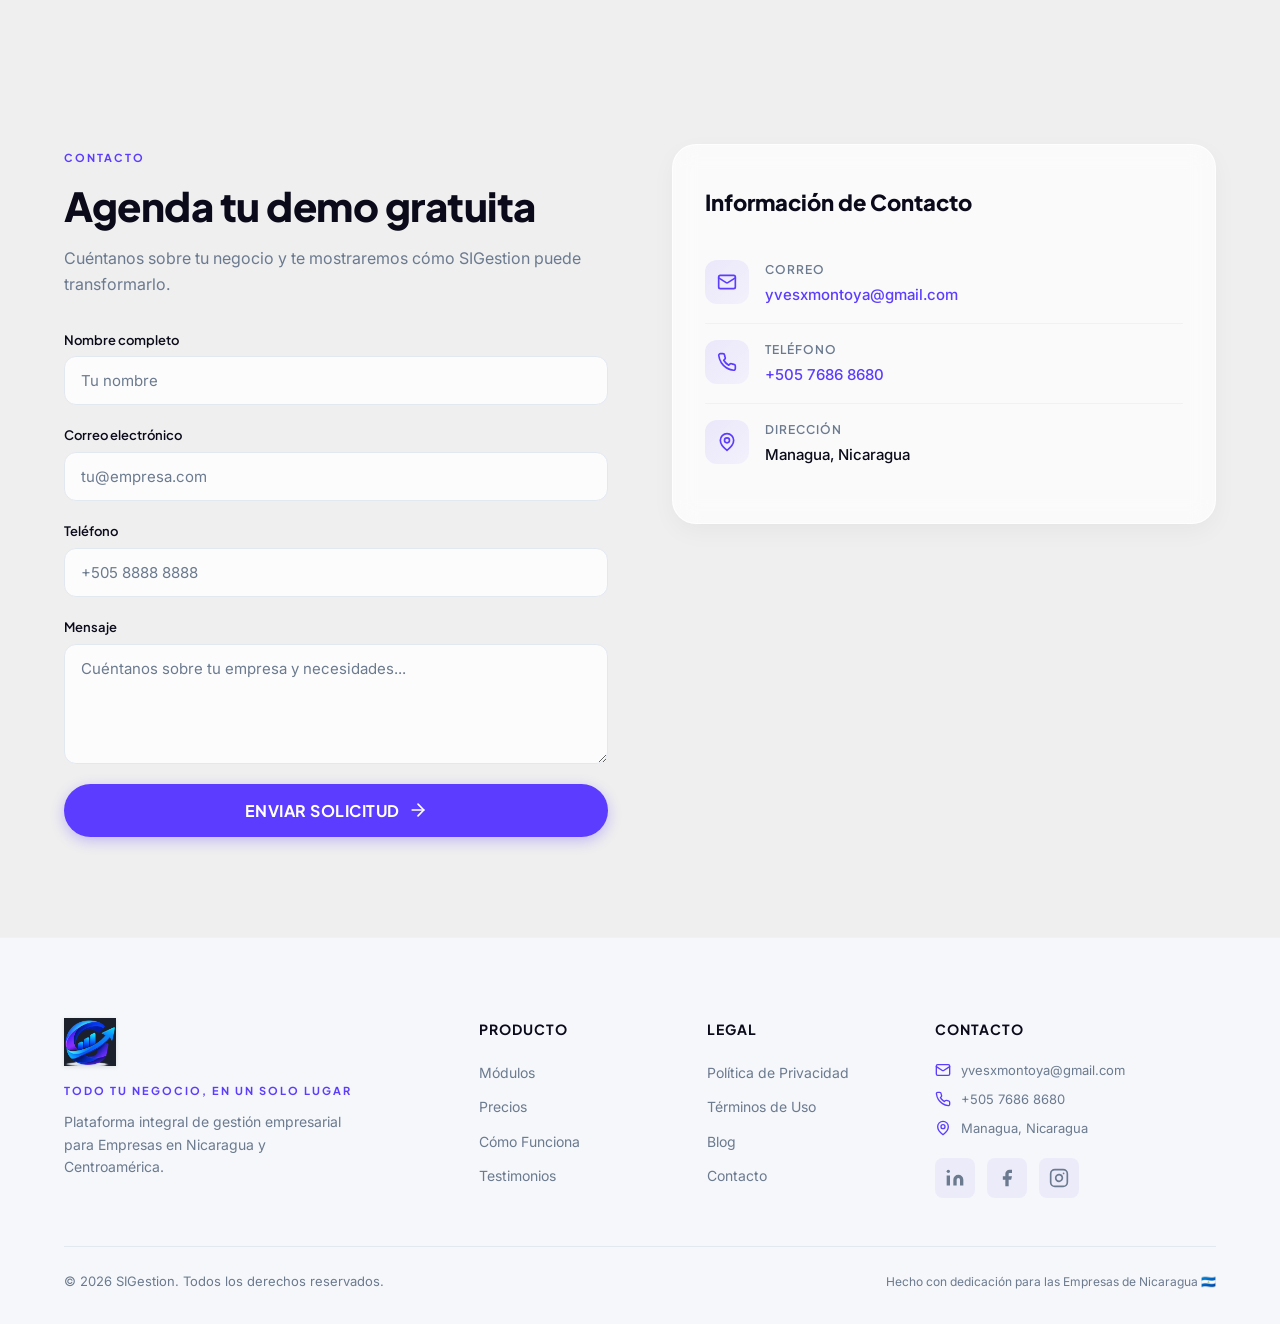
==== commit 7c80a7e7: "Update index.html v8" ====
--- a/index.html
+++ b/index.html
@@ -331,7 +331,9 @@
             <a href="#contacto" class="nav-link">Contacto</a>
         </nav>
         <div class="header-actions">
-           
+           <a href="https://wa.me/50576868680" target="_blank" rel="noopener noreferrer" class="btn-whatsapp" aria-label="WhatsApp">
+                <svg width="18" height="18" viewBox="0 0 24 24" fill="currentColor"><path d="M17.472 14.382c-.297-.149-1.758-.867-2.03-.967-.273-.099-.471-.148-.67.15-.197.297-.767.966-.94 1.164-.173.199-.347.223-.644.075-.297-.15-1.255-.463-2.39-1.475-.883-.788-1.48-1.761-1.653-2.059-.173-.297-.018-.458.13-.606.134-.133.298-.347.446-.52.149-.174.198-.298.298-.497.099-.198.05-.371-.025-.52-.075-.149-.669-1.612-.916-2.207-.242-.579-.487-.5-.669-.51-.173-.008-.371-.01-.57-.01-.198 0-.52.074-.792.372-.272.297-1.04 1.016-1.04 2.479 0 1.462 1.065 2.875 1.213 3.074.149.198 2.096 3.2 5.077 4.487.709.306 1.262.489 1.694.625.712.227 1.36.195 1.871.118.571-.085 1.758-.719 2.006-1.413.248-.694.248-1.289.173-1.413-.074-.124-.272-.198-.57-.347m-5.421 7.403h-.004a9.87 9.87 0 01-5.031-1.378l-.361-.214-3.741.982.998-3.648-.235-.374a9.86 9.86 0 01-1.51-5.26c.001-5.45 4.436-9.884 9.888-9.884 2.64 0 5.122 1.03 6.988 2.898a9.825 9.825 0 012.893 6.994c-.003 5.45-4.437 9.884-9.885 9.884m8.413-18.297A11.815 11.815 0 0012.05 0C5.495 0 .16 5.335.157 11.892c0 2.096.547 4.142 1.588 5.945L.057 24l6.305-1.654a11.882 11.882 0 005.683 1.448h.005c6.554 0 11.89-5.335 11.893-11.893a11.821 11.821 0 00-3.48-8.413z"/></svg>
+            </a>
             <a href="#contacto" class="btn btn-outline-purple btn-sm">Demo</a>
             <button class="hamburger" id="menu-toggle" aria-label="Abrir menú" aria-expanded="false">
                 <span class="hamburger-line"></span>
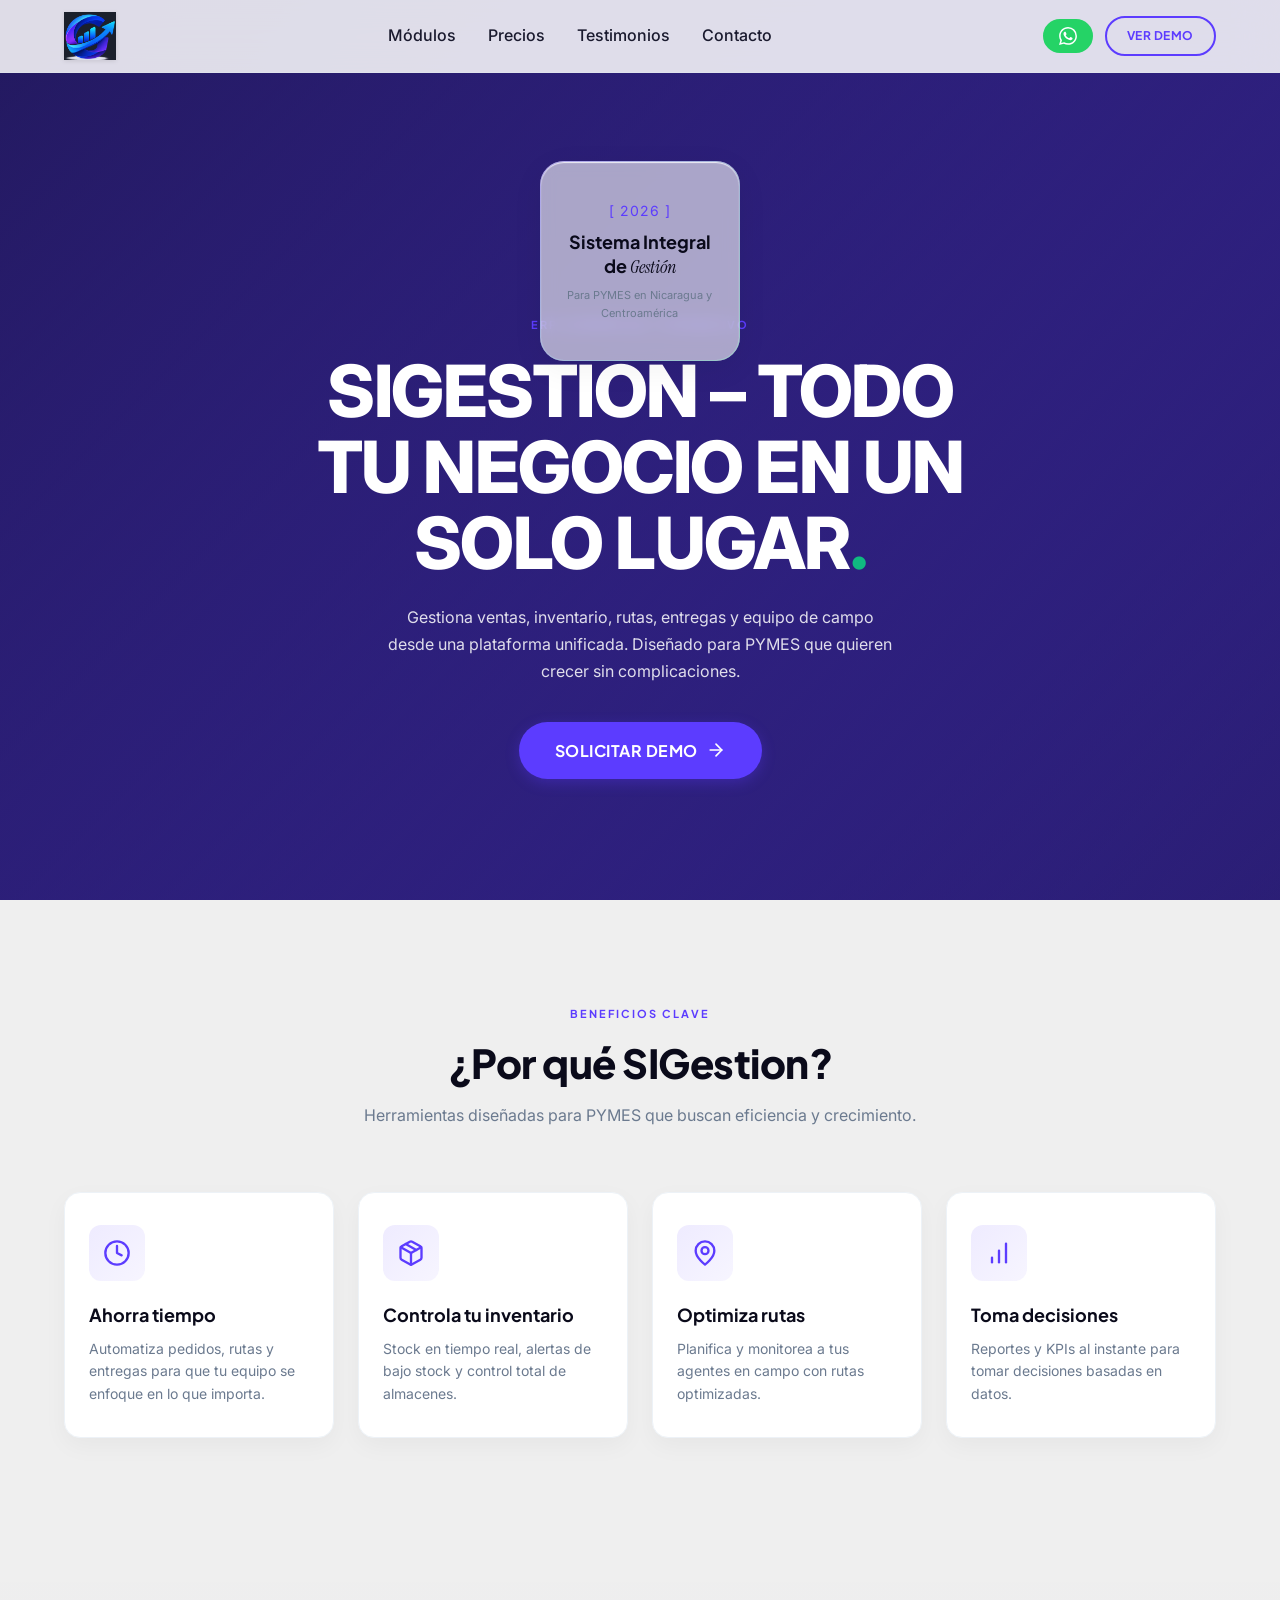
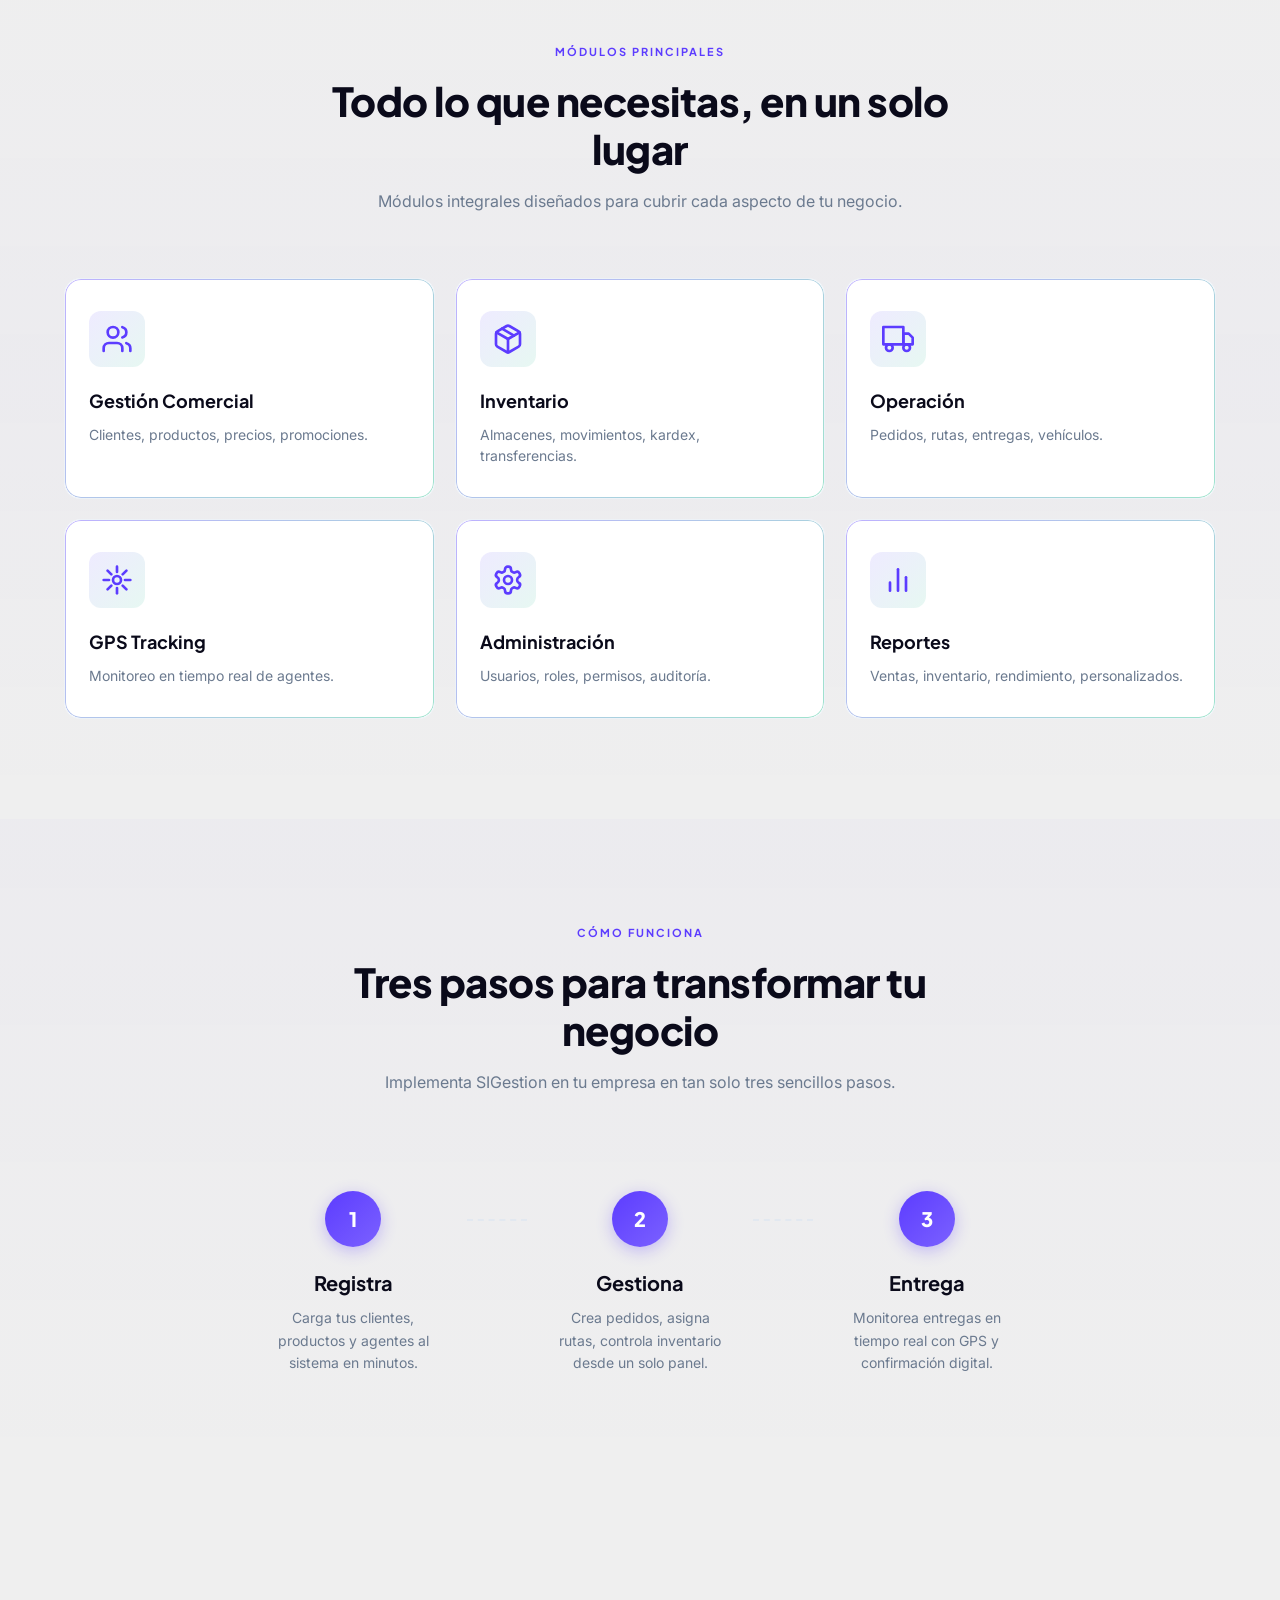
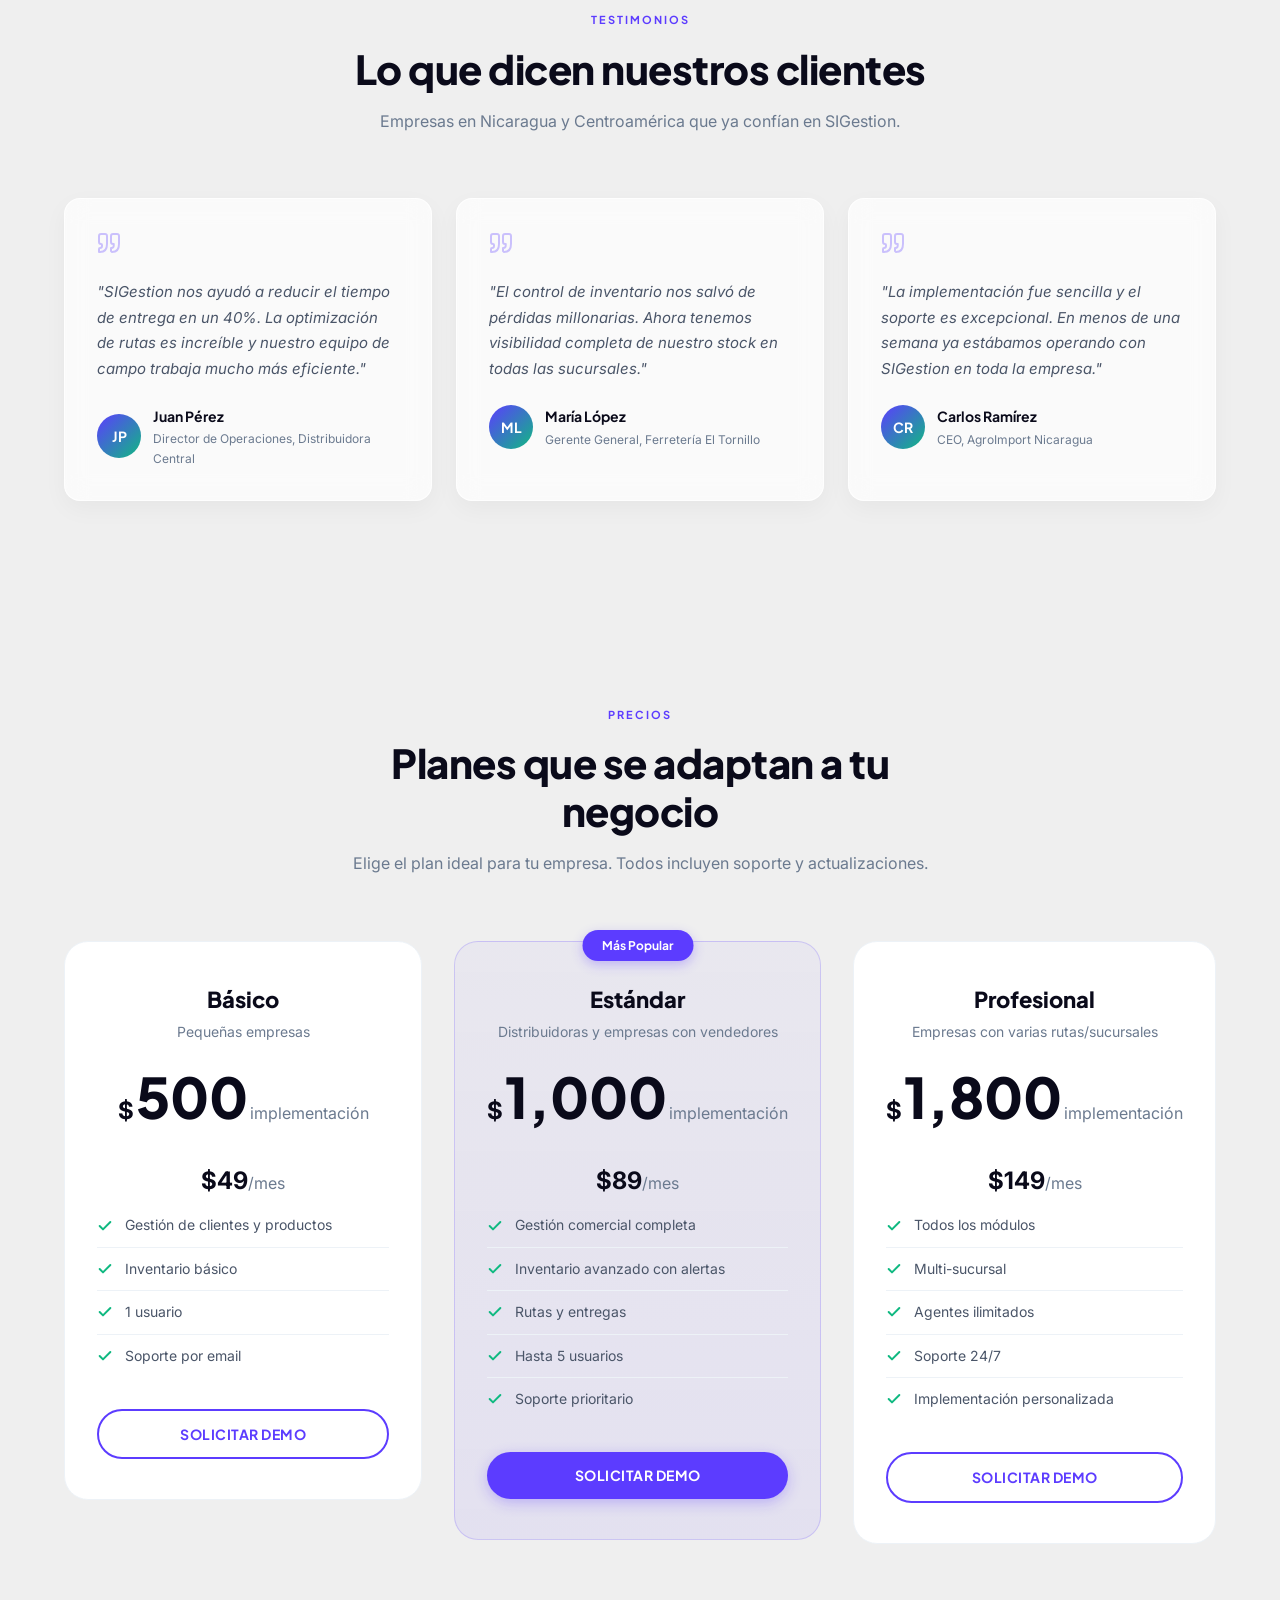
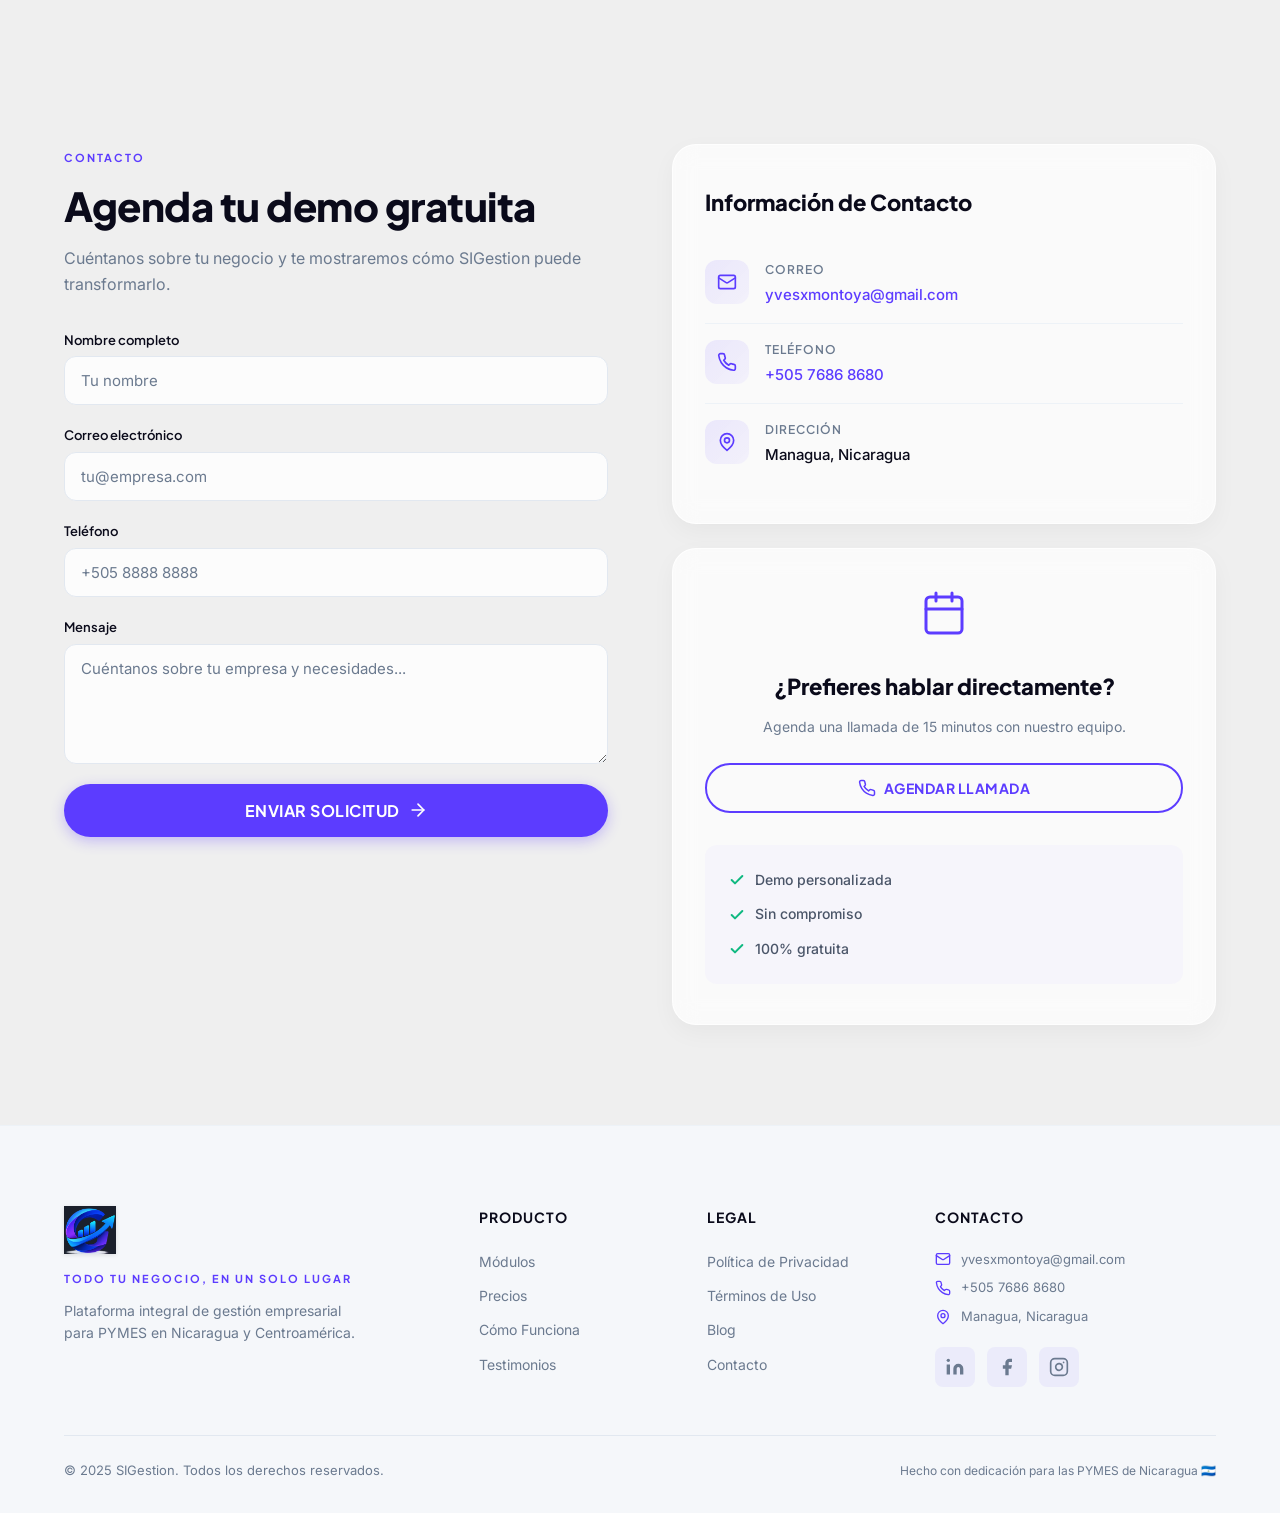
==== commit 1c87ecc1: "v8 v8" ====
--- a/index.html
+++ b/index.html
@@ -78,7 +78,7 @@
 .nav-link::after{content:'';position:absolute;bottom:-4px;left:0;width:0;height:2px;background:var(--primary);transition:width var(--transition);border-radius:1px}
 .nav-link:hover{color:var(--primary)}.nav-link:hover::after{width:100%}
 .nav-link:focus-visible{outline:2px solid var(--primary);outline-offset:4px;border-radius:4px}
-.header-actions{display:flex;align-items:center;gap:12px}.header-actions .btn{display:none}@media(min-width:768px){.header-actions .btn{display:inline-flex}}
+.header-actions{display:flex;align-items:center;gap:12px}.header-actions .btn{display:none}.btn-demo-mobile{display:inline-flex!important}@media(min-width:768px){.header-actions .btn{display:none}.btn-demo-desktop{display:inline-flex!important}.btn-demo-mobile{display:none!important}}
 .btn-whatsapp{display:inline-flex;align-items:center;justify-content:center;gap:6px;padding:6px 14px;border-radius:20px;background:#25D366;color:#fff;font-family:var(--font-sans);font-size:14px;font-weight:600;text-decoration:none;border:2px solid #25D366;transition:all var(--transition);white-space:nowrap}
 .btn-whatsapp:hover{background:#1da851;border-color:#1da851;transform:translateY(-2px);box-shadow:0 4px 14px rgba(37,211,102,0.3)}
 .btn-whatsapp:focus-visible{outline:3px solid rgba(37,211,102,0.4);outline-offset:2px}
@@ -331,10 +331,11 @@
             <a href="#contacto" class="nav-link">Contacto</a>
         </nav>
         <div class="header-actions">
-           <a href="https://wa.me/50576868680" target="_blank" rel="noopener noreferrer" class="btn-whatsapp" aria-label="WhatsApp">
+            <a href="https://misdemos.x10.mx/sigestion/" target="_blank" rel="noopener noreferrer" class="btn btn-outline-purple btn-sm btn-demo-mobile">Ver Demo</a>
+            <a href="https://wa.me/50576868680" target="_blank" rel="noopener noreferrer" class="btn-whatsapp" aria-label="WhatsApp">
                 <svg width="18" height="18" viewBox="0 0 24 24" fill="currentColor"><path d="M17.472 14.382c-.297-.149-1.758-.867-2.03-.967-.273-.099-.471-.148-.67.15-.197.297-.767.966-.94 1.164-.173.199-.347.223-.644.075-.297-.15-1.255-.463-2.39-1.475-.883-.788-1.48-1.761-1.653-2.059-.173-.297-.018-.458.13-.606.134-.133.298-.347.446-.52.149-.174.198-.298.298-.497.099-.198.05-.371-.025-.52-.075-.149-.669-1.612-.916-2.207-.242-.579-.487-.5-.669-.51-.173-.008-.371-.01-.57-.01-.198 0-.52.074-.792.372-.272.297-1.04 1.016-1.04 2.479 0 1.462 1.065 2.875 1.213 3.074.149.198 2.096 3.2 5.077 4.487.709.306 1.262.489 1.694.625.712.227 1.36.195 1.871.118.571-.085 1.758-.719 2.006-1.413.248-.694.248-1.289.173-1.413-.074-.124-.272-.198-.57-.347m-5.421 7.403h-.004a9.87 9.87 0 01-5.031-1.378l-.361-.214-3.741.982.998-3.648-.235-.374a9.86 9.86 0 01-1.51-5.26c.001-5.45 4.436-9.884 9.888-9.884 2.64 0 5.122 1.03 6.988 2.898a9.825 9.825 0 012.893 6.994c-.003 5.45-4.437 9.884-9.885 9.884m8.413-18.297A11.815 11.815 0 0012.05 0C5.495 0 .16 5.335.157 11.892c0 2.096.547 4.142 1.588 5.945L.057 24l6.305-1.654a11.882 11.882 0 005.683 1.448h.005c6.554 0 11.89-5.335 11.893-11.893a11.821 11.821 0 00-3.48-8.413z"/></svg>
             </a>
-            <a href="#contacto" class="btn btn-outline-purple btn-sm">Demo</a>
+            <a href="https://misdemos.x10.mx/sigestion/" target="_blank" rel="noopener noreferrer" class="btn btn-outline-purple btn-sm btn-demo-desktop">Ver Demo</a>
             <button class="hamburger" id="menu-toggle" aria-label="Abrir menú" aria-expanded="false">
                 <span class="hamburger-line"></span>
                 <span class="hamburger-line"></span>
@@ -709,7 +710,22 @@
                     </div>
                 </div>
 
-                
+                <div class="schedule-card">
+                    <div class="schedule-icon">
+                        <svg width="48" height="48" viewBox="0 0 24 24" fill="none" stroke="#5C3CFF" stroke-width="1.5" stroke-linecap="round" stroke-linejoin="round"><rect x="3" y="4" width="18" height="18" rx="2" ry="2"/><line x1="16" y1="2" x2="16" y2="6"/><line x1="8" y1="2" x2="8" y2="6"/><line x1="3" y1="10" x2="21" y2="10"/></svg>
+                    </div>
+                    <h3 class="schedule-title">¿Prefieres hablar directamente?</h3>
+                    <p class="schedule-desc">Agenda una llamada de 15 minutos con nuestro equipo.</p>
+                    <a href="#" class="btn btn-outline-purple btn-full schedule-btn">
+                        <svg width="18" height="18" viewBox="0 0 24 24" fill="none" stroke="currentColor" stroke-width="2" stroke-linecap="round" stroke-linejoin="round"><path d="M22 16.92v3a2 2 0 0 1-2.18 2 19.79 19.79 0 0 1-8.63-3.07 19.5 19.5 0 0 1-6-6 19.79 19.79 0 0 1-3.07-8.67A2 2 0 0 1 4.11 2h3a2 2 0 0 1 2 1.72 12.84 12.84 0 0 0 .7 2.81 2 2 0 0 1-.45 2.11L8.09 9.91a16 16 0 0 0 6 6l1.27-1.27a2 2 0 0 1 2.11-.45 12.84 12.84 0 0 0 2.81.7A2 2 0 0 1 22 16.92z"/></svg>
+                        Agendar Llamada
+                    </a>
+                    <div class="schedule-features">
+                        <div class="schedule-feature"><svg width="16" height="16" viewBox="0 0 24 24" fill="none" stroke="#10B981" stroke-width="3" stroke-linecap="round" stroke-linejoin="round"><polyline points="20 6 9 17 4 12"/></svg> Demo personalizada</div>
+                        <div class="schedule-feature"><svg width="16" height="16" viewBox="0 0 24 24" fill="none" stroke="#10B981" stroke-width="3" stroke-linecap="round" stroke-linejoin="round"><polyline points="20 6 9 17 4 12"/></svg> Sin compromiso</div>
+                        <div class="schedule-feature"><svg width="16" height="16" viewBox="0 0 24 24" fill="none" stroke="#10B981" stroke-width="3" stroke-linecap="round" stroke-linejoin="round"><polyline points="20 6 9 17 4 12"/></svg> 100% gratuita</div>
+                    </div>
+                </div>
             </div>
         </div>
     </div>
@@ -724,7 +740,7 @@
                     <img src="[data-uri]" alt="SIGestion">
                 </a>
                 <p class="footer-tagline">TODO TU NEGOCIO, EN UN SOLO LUGAR</p>
-                <p class="footer-desc">Plataforma integral de gestión empresarial para Empresas en Nicaragua y Centroamérica.</p>
+                <p class="footer-desc">Plataforma integral de gestión empresarial para PYMES en Nicaragua y Centroamérica.</p>
             </div>
             <div class="footer-links">
                 <h4 class="footer-heading">Producto</h4>
@@ -762,8 +778,8 @@
             </div>
         </div>
         <div class="footer-bottom">
-            <p>&copy; 2026 SIGestion. Todos los derechos reservados.</p>
-            <p class="footer-made">Hecho con dedicación para las Empresas de Nicaragua 🇳🇮</p>
+            <p>&copy; 2025 SIGestion. Todos los derechos reservados.</p>
+            <p class="footer-made">Hecho con dedicación para las PYMES de Nicaragua 🇳🇮</p>
         </div>
     </div>
 </footer>
@@ -869,4 +885,4 @@
 })();
 </script>
 </body>
-</html>
+</html>
